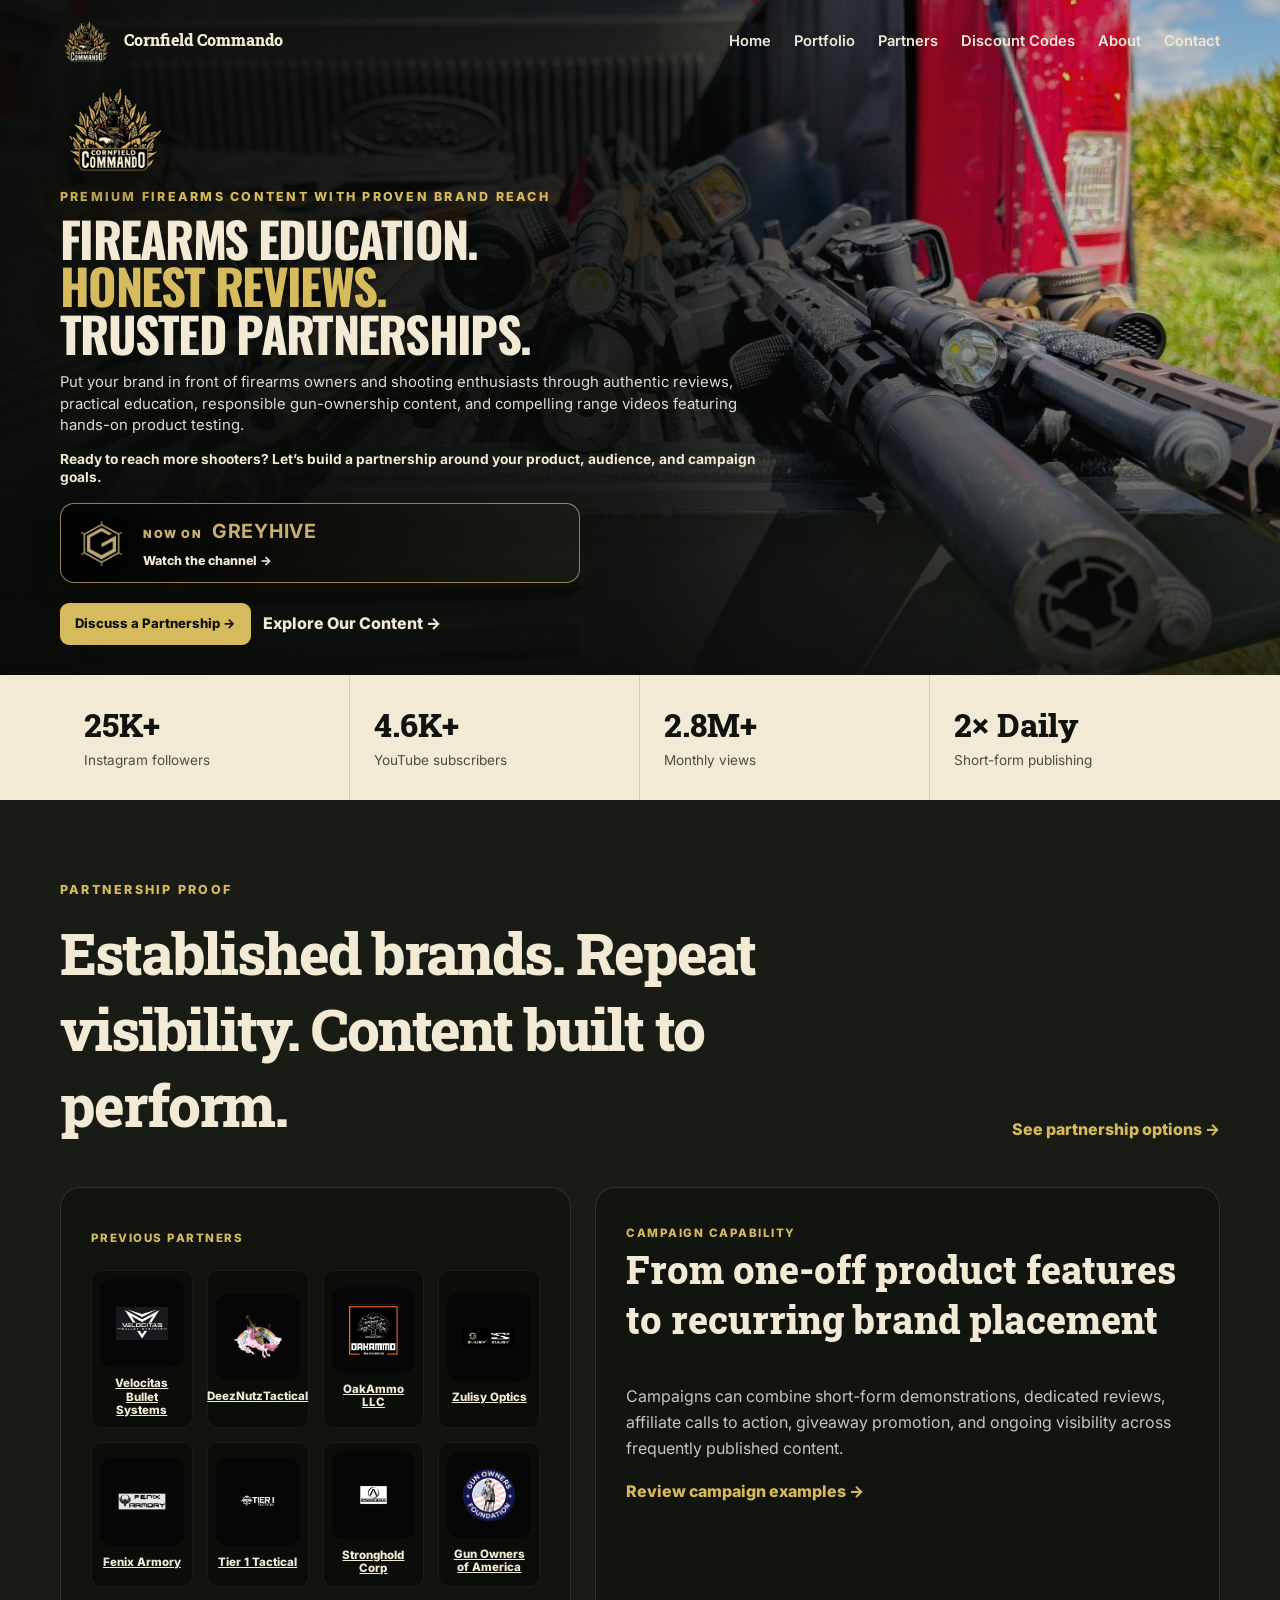
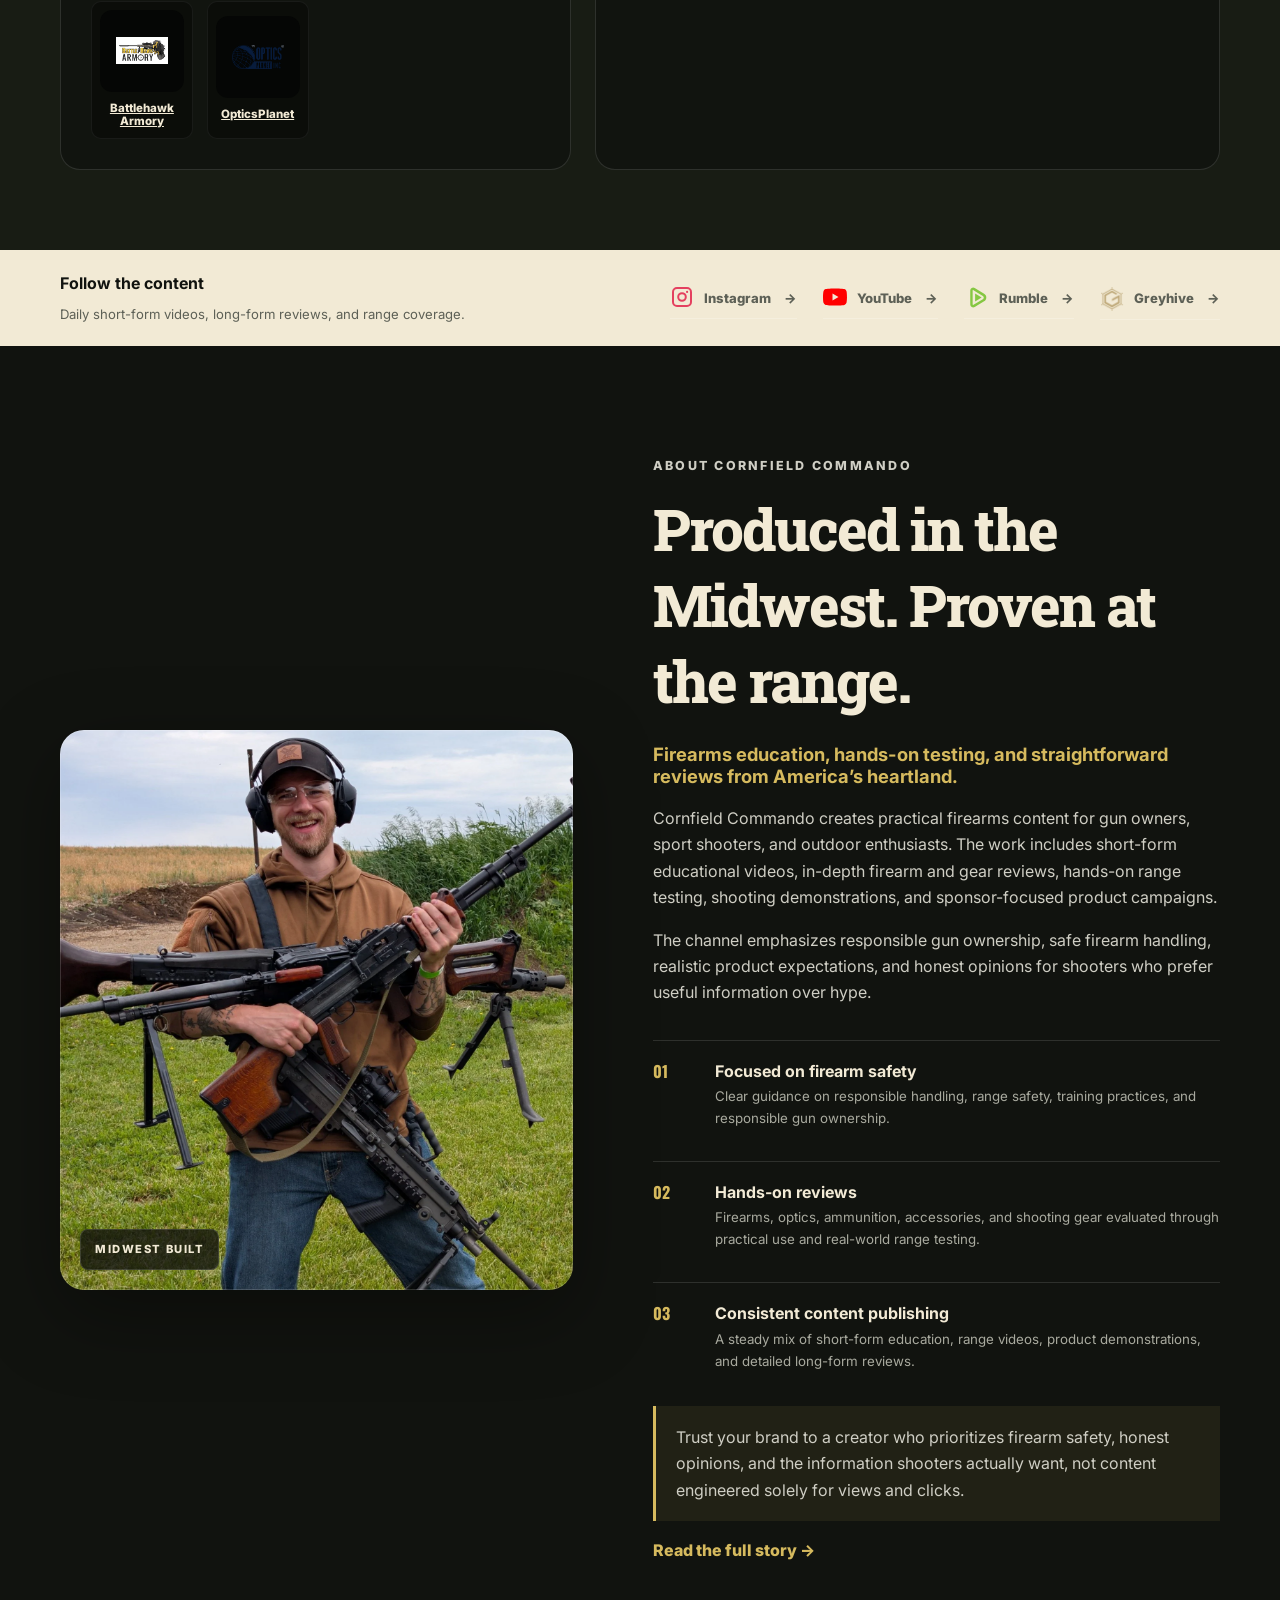
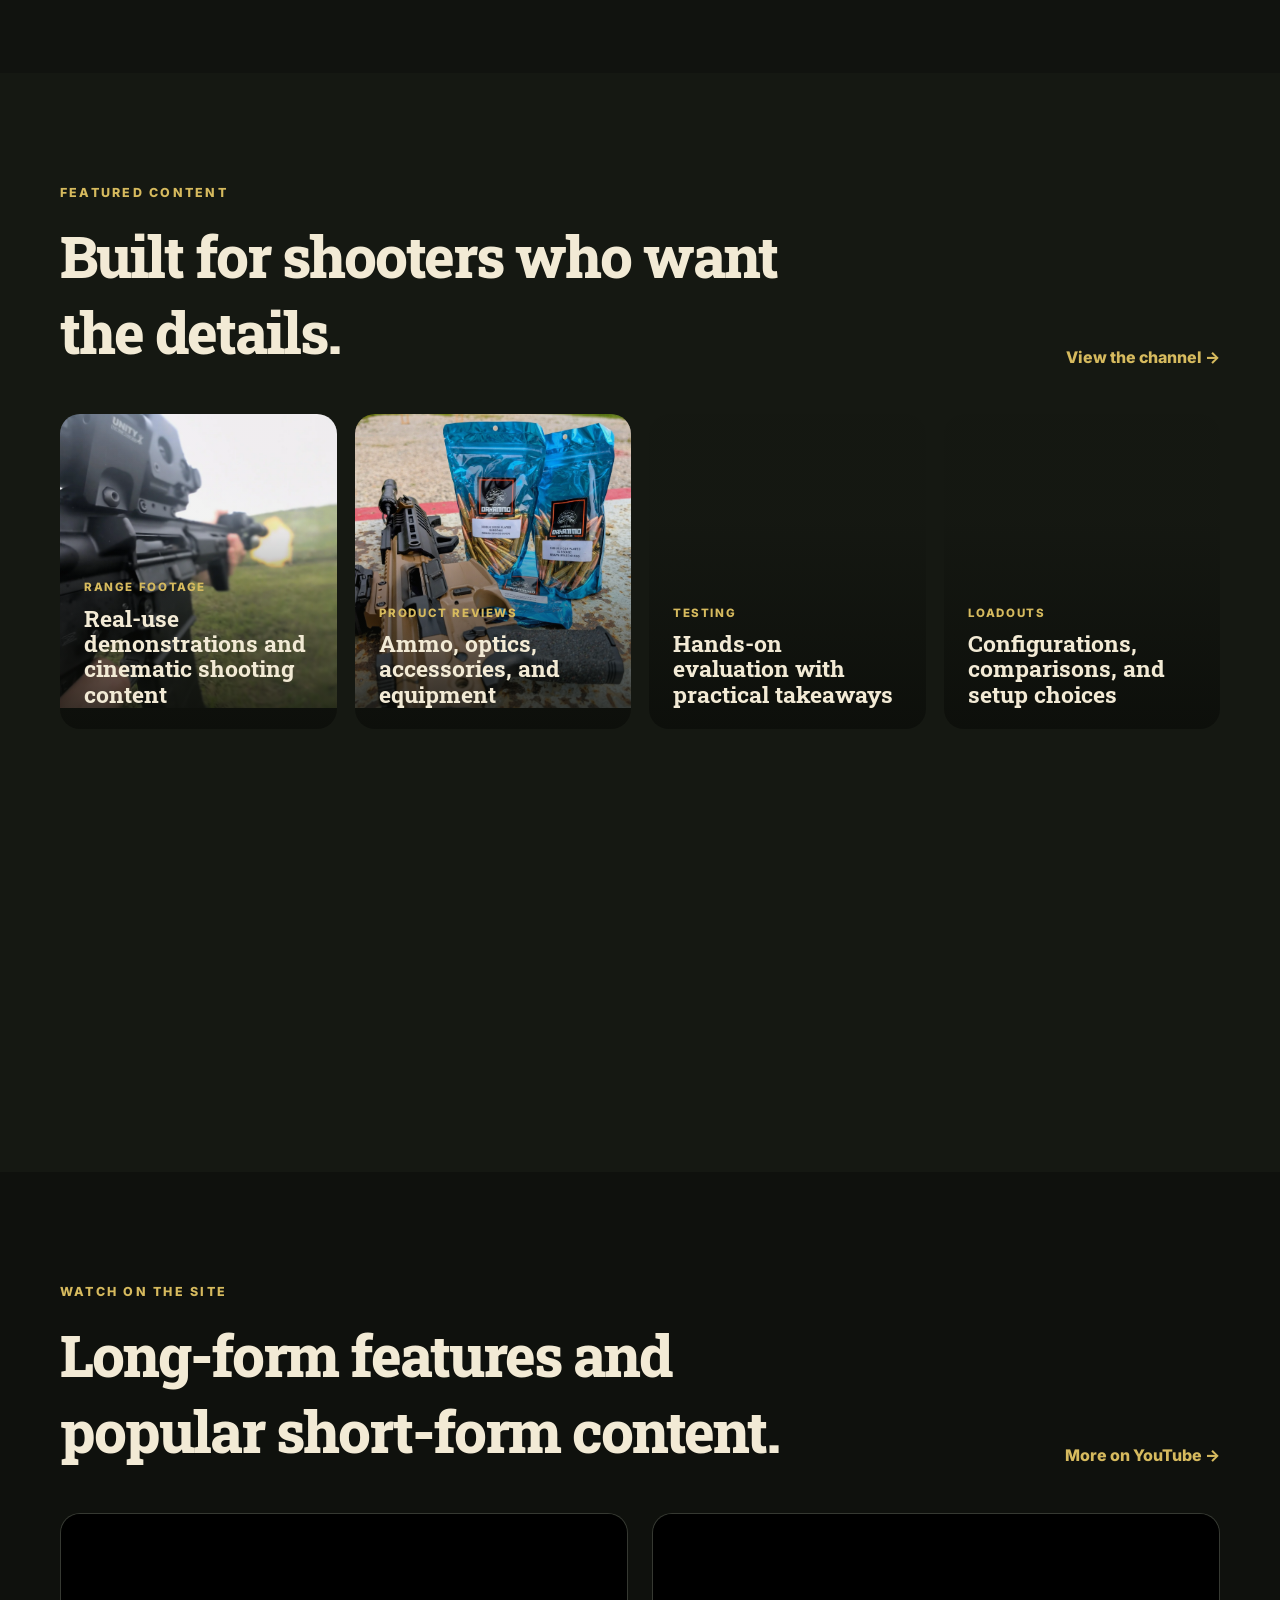
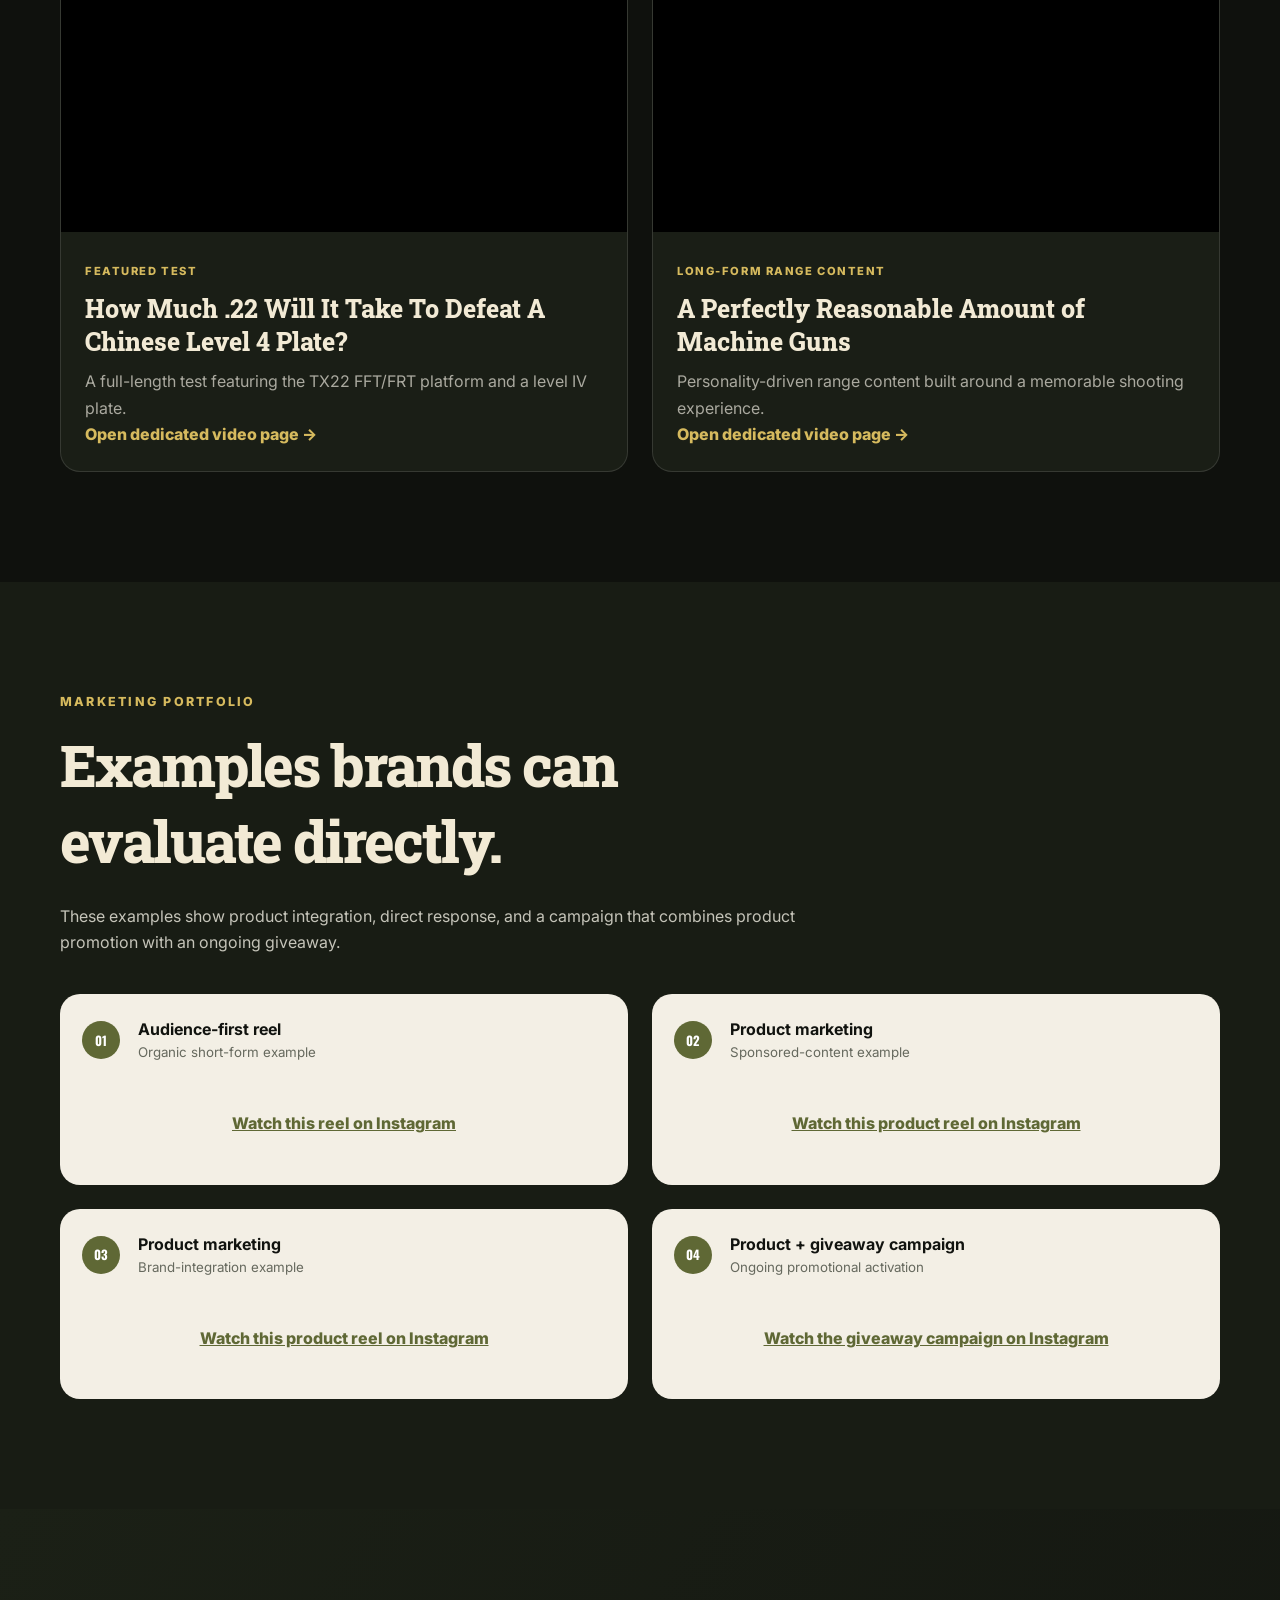
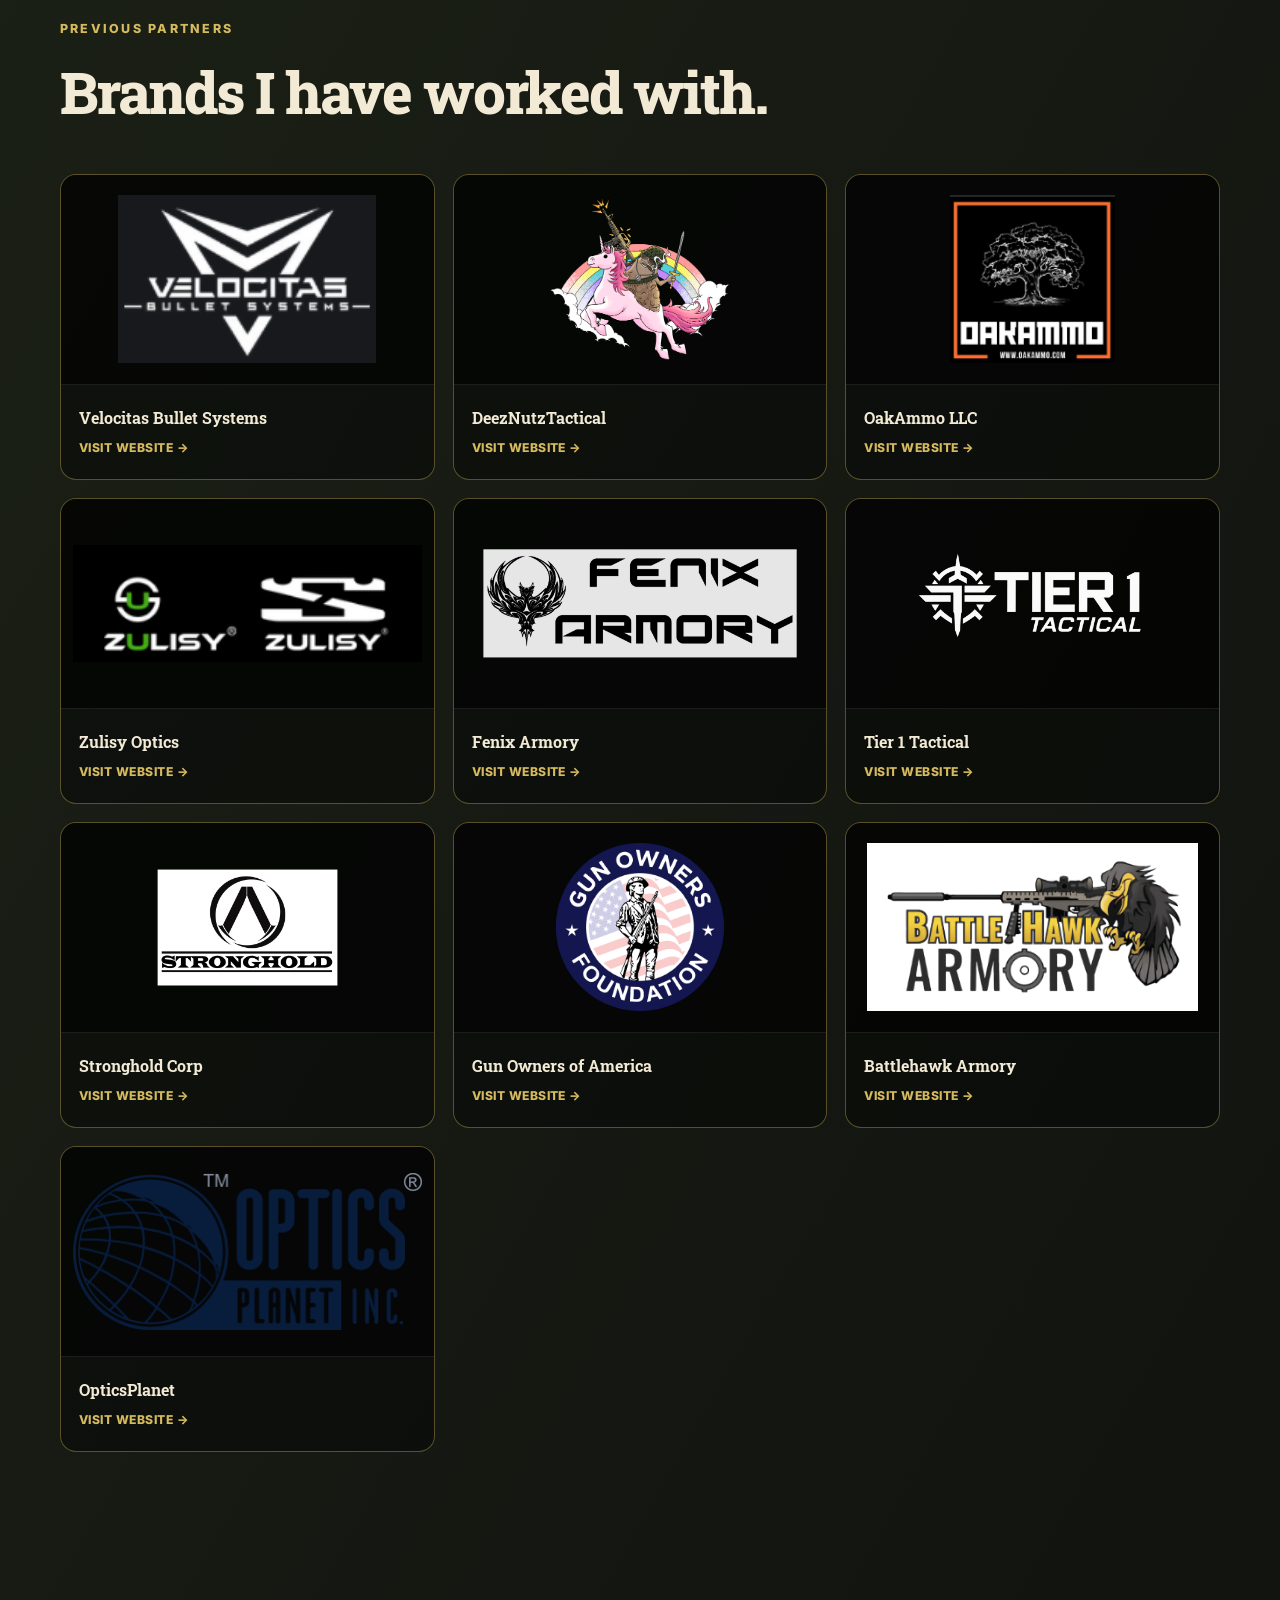
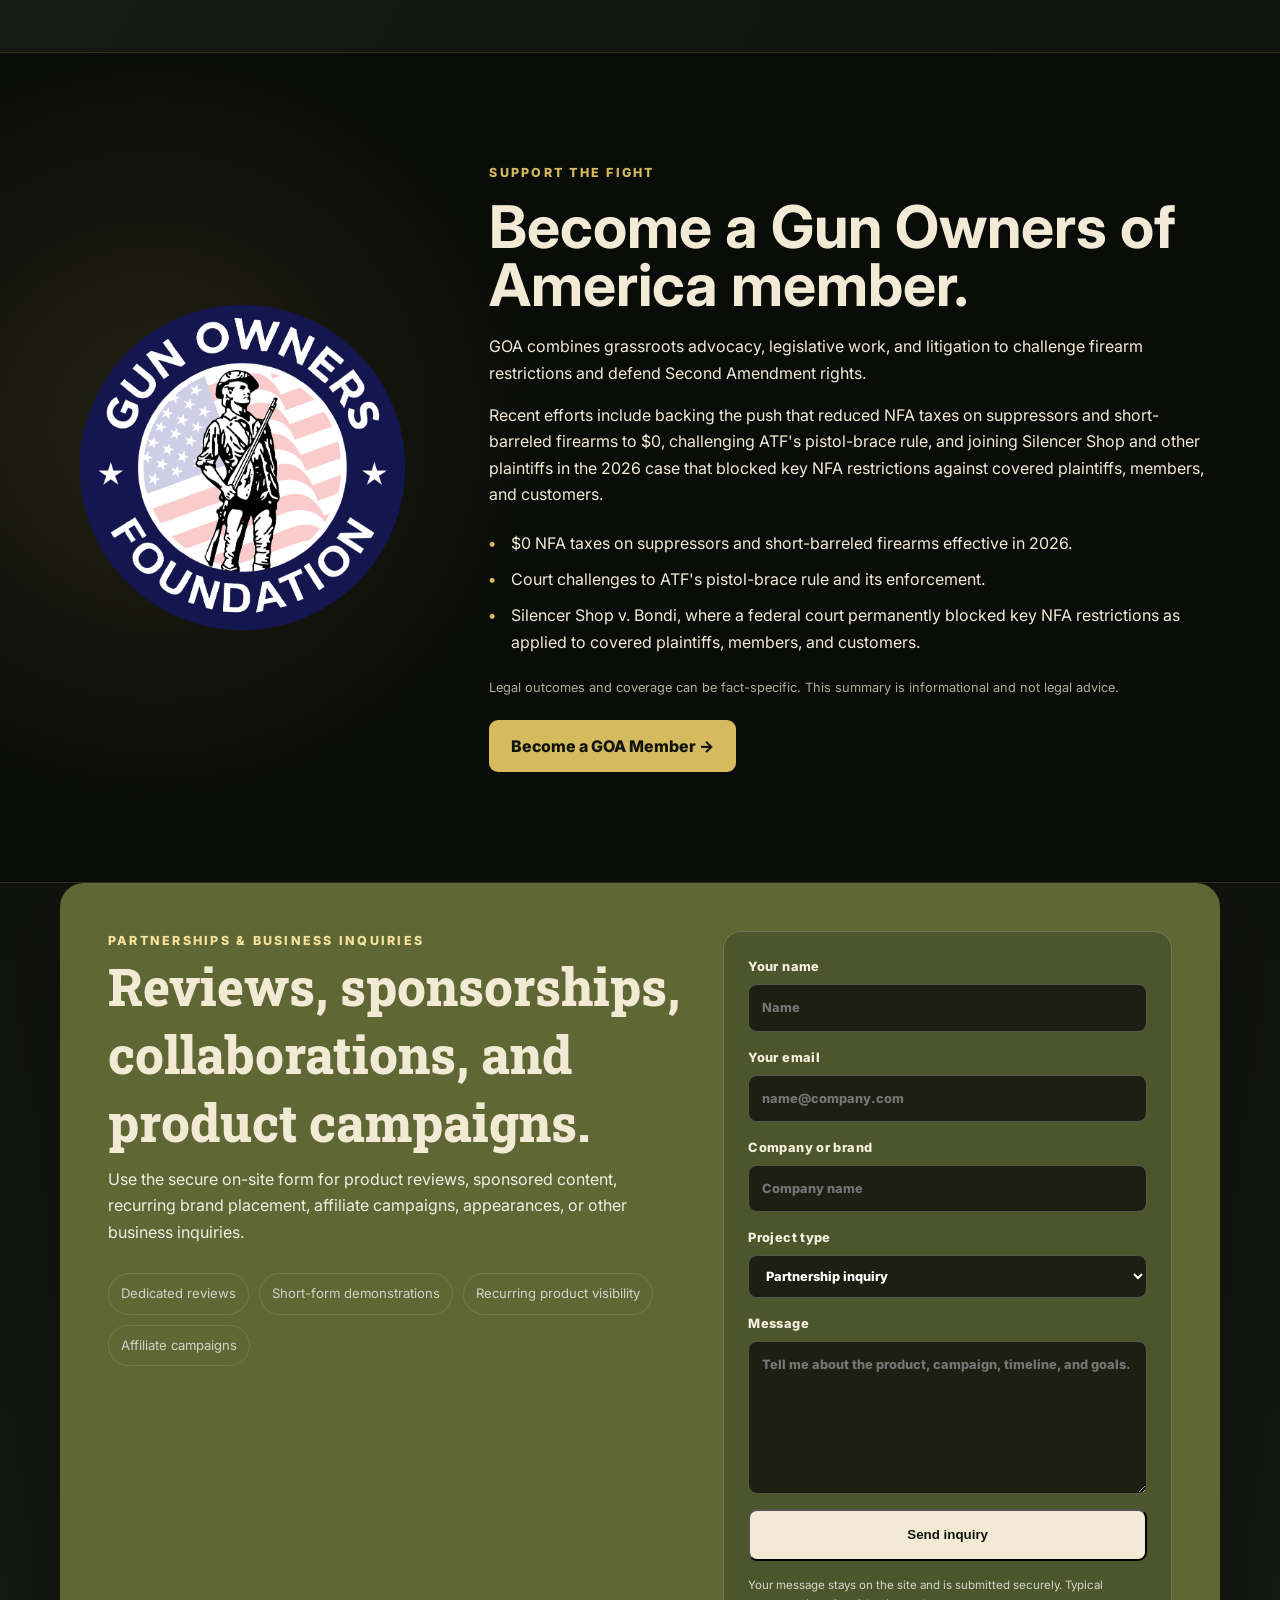
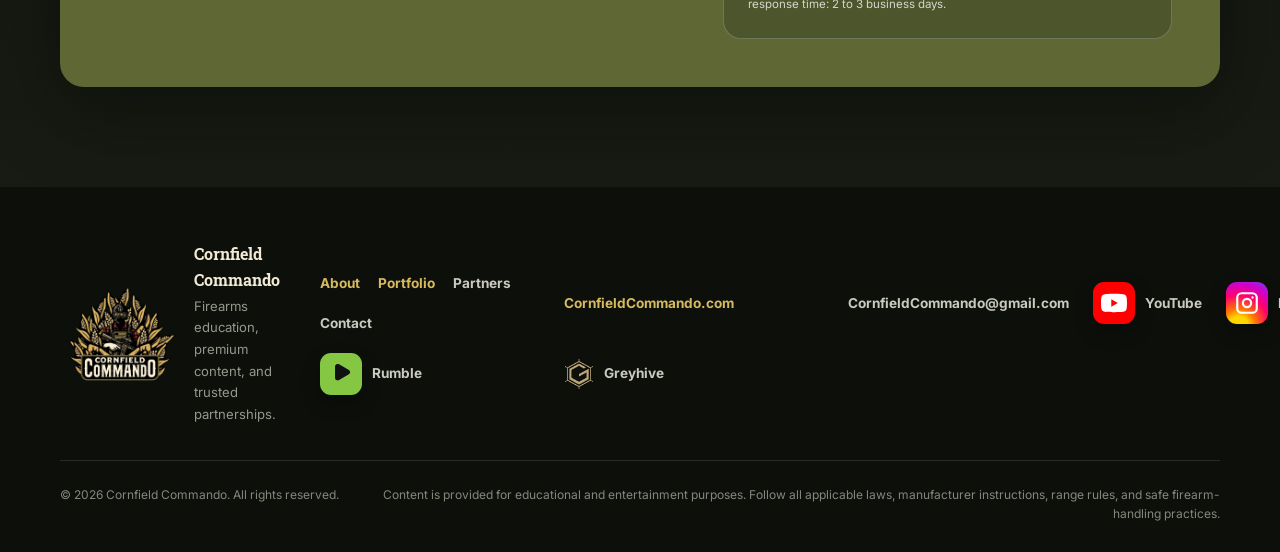
==== index.html @ 843cc5e6 "Add files via upload" ====
<!DOCTYPE html>

<html lang="en">
<head>
<meta charset="utf-8"/>
<meta content="width=device-width, initial-scale=1.0" name="viewport"/>
<title>Cornfield Commando | Firearms Content, Reviews &amp; Brand Partnerships</title>
<meta content="Cornfield Commando creates firearms education, honest reviews, hands-on range testing, and sponsor-ready content for firearms and outdoor brands." name="description"/>
<meta content="Cornfield Commando" name="author"/>
<meta content="#15190f" name="theme-color"/>
<meta content="index, follow" name="robots"/>
<link href="https://cornfieldcommando.com/" rel="canonical"/>
<meta content="website" property="og:type"/>
<meta content="Cornfield Commando" property="og:site_name"/>
<meta content="Cornfield Commando | Firearms Content &amp; Brand Partnerships" property="og:title"/>
<meta content="Firearms education, honest reviews, range testing, and proven brand reach for companies serving shooters and outdoor enthusiasts." property="og:description"/>
<meta content="https://cornfieldcommando.com/" property="og:url"/>
<meta content="https://cornfieldcommando.com/assets/social-preview.webp" property="og:image"/>
<meta content="Cornfield Commando at an outdoor shooting range" property="og:image:alt"/>
<meta content="en_US" property="og:locale"/>
<meta content="summary_large_image" name="twitter:card"/>
<meta content="Cornfield Commando | Firearms Content &amp; Brand Partnerships" name="twitter:title"/>
<meta content="Firearms education, honest reviews, range testing, and sponsor-ready content." name="twitter:description"/>
<meta content="https://cornfieldcommando.com/assets/social-preview.webp" name="twitter:image"/>
<link href="assets/favicon-32.png" rel="icon" sizes="32x32" type="image/png"/>
<link href="assets/favicon-192.png" rel="icon" sizes="192x192" type="image/png"/>
<link href="assets/apple-touch-icon.png" rel="apple-touch-icon" sizes="180x180"/>
<link href="https://fonts.googleapis.com" rel="preconnect"/>
<link crossorigin="" href="https://fonts.gstatic.com" rel="preconnect"/>
<link href="https://fonts.googleapis.com/css2?family=Oswald:wght@500;600;700&amp;family=Roboto+Slab:wght@600;700;800&amp;family=Inter:wght@400;500;600;700;800&amp;display=swap" rel="stylesheet"/>
<link href="styles.css" rel="stylesheet"/>
<script type="application/ld+json">{
 "@context": "https://schema.org",
 "@graph": [
  {
   "@type": "WebSite",
   "@id": "https://cornfieldcommando.com/#website",
   "url": "https://cornfieldcommando.com/",
   "name": "Cornfield Commando",
   "alternateName": [
    "CornfieldCommando",
    "Cornfield Commando Media"
   ],
   "publisher": {
    "@id": "https://cornfieldcommando.com/#organization"
   }
  },
  {
   "@type": "Organization",
   "@id": "https://cornfieldcommando.com/#organization",
   "name": "Cornfield Commando",
   "url": "https://cornfieldcommando.com/",
   "logo": {
    "@type": "ImageObject",
    "url": "https://cornfieldcommando.com/assets/logo.png"
   },
   "email": "CornfieldCommando@gmail.com",
   "description": "Midwest-based firearms education, hands-on reviews, range testing, and brand partnership content.",
   "sameAs": [
    "https://www.youtube.com/@CornfieldCommando",
    "https://www.instagram.com/cornfield_commando/",
    "https://rumble.com/user/CornfieldCommando"
   ]
  },
  {
   "@type": "Person",
   "@id": "https://cornfieldcommando.com/#creator",
   "name": "Cornfield Commando",
   "worksFor": {
    "@id": "https://cornfieldcommando.com/#organization"
   },
   "url": "https://cornfieldcommando.com/about.html"
  },
  {
   "@type": "VideoObject",
   "name": "How Much .22 Will It Take To Defeat A Chinese Level 4 Plate?",
   "description": "A full-length test featuring the TX22 FFT/FRT platform and a level IV plate.",
   "thumbnailUrl": [
    "https://i.ytimg.com/vi/nUCx8vwl7Pw/maxresdefault.jpg"
   ],
   "uploadDate": "2025-01-01",
   "embedUrl": "https://www.youtube-nocookie.com/embed/nUCx8vwl7Pw",
   "contentUrl": "https://www.youtube.com/watch?v=nUCx8vwl7Pw",
   "url": "https://cornfieldcommando.com/videos/level-4-plate-test.html"
  },
  {
   "@type": "VideoObject",
   "name": "A Perfectly Reasonable Amount of Machine Guns",
   "description": "Personality-driven long-form range content built around a memorable shooting experience.",
   "thumbnailUrl": [
    "https://i.ytimg.com/vi/iV0m-KLm7Qk/maxresdefault.jpg"
   ],
   "uploadDate": "2025-01-01",
   "embedUrl": "https://www.youtube-nocookie.com/embed/iV0m-KLm7Qk",
   "contentUrl": "https://www.youtube.com/watch?v=iV0m-KLm7Qk",
   "url": "https://cornfieldcommando.com/videos/machine-guns.html"
  }
 ]
}</script></head>
<body>
<form data-netlify="true" hidden="" name="partnership-inquiry" netlify-honeypot="bot-field">
<input name="form-name" type="hidden" value="partnership-inquiry"/>
<input name="bot-field"/>
<input name="name" type="text"/>
<input name="email" type="email"/>
<input name="company" type="text"/>
<select name="project-type"><option>Partnership inquiry</option></select>
<textarea name="message"></textarea>
</form>
<header class="site-header" id="top">
<nav aria-label="Main navigation" class="nav wrap">
<a aria-label="Cornfield Commando home" class="brand" href="/">
<img alt="Cornfield Commando logo" src="assets/logo.png"/>
<span>Cornfield Commando</span>
</a>
<button aria-controls="nav-links" aria-expanded="false" class="menu-toggle">
<span></span><span></span><span></span>
<span class="sr-only">Toggle navigation</span>
</button>
<div class="nav-links" id="nav-links"><a href="/">Home</a><a href="/portfolio.html">Portfolio</a><a href="/partners.html">Partners</a><a href="/affiliates">Discount Codes</a><a href="/about.html">About</a><a href="/contact.html">Contact</a></div>
</nav>
</header>
<main>
<section class="hero">
<div aria-label="Cornfield Commando at an outdoor shooting range" class="hero-bg" role="img"></div>
<div class="hero-overlay"></div>
<div class="hero-content wrap">
<div class="hero-copy"><img alt="Cornfield Commando logo" class="hero-inline-logo" src="assets/logo.png"/><p class="kicker">Premium firearms content with proven brand reach</p><h1>Firearms Education.<br/><span>Honest Reviews.</span><br/>Trusted Partnerships.</h1><p class="hero-text">Put your brand in front of firearms owners and shooting enthusiasts through authentic reviews, practical education, responsible gun-ownership content, and compelling range videos featuring hands-on product testing.</p><p class="hero-cta-copy">Ready to reach more shooters? Let’s build a partnership around your product, audience, and campaign goals.</p><a aria-label="Watch Cornfield Commando on Greyhive" class="greyhive-launch" href="https://greyhive.com/c/cornfield_commando/videos?sort=-originallyPublishedAt" rel="noopener" target="_blank"><span class="greyhive-launch-icon"><picture><source srcset="assets/greyhive-icon.webp" type="image/webp"/><img alt="" src="assets/greyhive-icon.png"/></picture></span><span class="greyhive-launch-copy"><small>NOW ON</small><strong>GREYHIVE</strong><span class="greyhive-launch-cta">Watch the channel →</span></span></a><div class="hero-actions"><a class="button button-primary" href="/contact.html">Discuss a Partnership →</a><a class="hero-explore-link" href="/portfolio.html">Explore Our Content →</a></div></div>
</div>
</section><section aria-label="Audience statistics" class="stats-strip">
<div class="wrap stats-grid">
<div class="stat">
<strong>25K+</strong>
<span>Instagram followers</span>
</div>
<div class="stat">
<strong>4.6K+</strong>
<span>YouTube subscribers</span>
</div>
<div class="stat">
<strong>2.8M+</strong>
<span>Monthly views</span>
</div>
<div class="stat">
<strong>2× Daily</strong>
<span>Short-form publishing</span>
</div>
</div>
</section><section aria-labelledby="sponsor-proof-title" class="section sponsor-proof"><div class="wrap"><div class="section-heading reveal"><div><p class="eyebrow">Partnership proof</p><h2 id="sponsor-proof-title">Established brands. Repeat visibility. Content built to perform.</h2></div><a class="text-link" href="/partners.html">See partnership options →</a></div><div class="proof-grid"><div class="proof-logos reveal"><p>Previous partners</p><div class="compact-logo-row proof-logo-grid"><a aria-label="Visit Velocitas Bullet Systems" class="proof-logo-item" href="https://www.velocitasbullets.com" rel="noopener noreferrer" target="_blank"><img alt="Velocitas Bullet Systems logo" loading="lazy" src="assets/velocitas-logo.png"/><span class="proof-partner-name">Velocitas Bullet Systems</span></a><a aria-label="Visit DeezNutzTactical" class="proof-logo-item" href="https://deeznutztactical.com" rel="noopener noreferrer" target="_blank"><img alt="DeezNutzTactical logo" loading="lazy" src="assets/deeznutz-logo.png"/><span class="proof-partner-name">DeezNutzTactical</span></a><a aria-label="Visit OakAmmo LLC" class="proof-logo-item" href="https://oakammo.com" rel="noopener noreferrer" target="_blank"><img alt="OakAmmo LLC logo" loading="lazy" src="assets/oakammo-logo.png"/><span class="proof-partner-name">OakAmmo LLC</span></a><a aria-label="Visit Zulisy Optics" class="proof-logo-item" href="https://www.zulisyoptics.com" rel="noopener noreferrer" target="_blank"><img alt="Zulisy Optics logo" loading="lazy" src="assets/zulisy-logo.png"/><span class="proof-partner-name">Zulisy Optics</span></a><a aria-label="Visit Fenix Armory" class="proof-logo-item" href="https://www.fenixarmory.net" rel="noopener noreferrer" target="_blank"><img alt="Fenix Armory logo" loading="lazy" src="assets/fenix-armory.png"/><span class="proof-partner-name">Fenix Armory</span></a><a aria-label="Visit Tier 1 Tactical" class="proof-logo-item" href="https://tier1tactical.com" rel="noopener noreferrer" target="_blank"><img alt="Tier 1 Tactical logo" loading="lazy" src="assets/tier1-tactical.png"/><span class="proof-partner-name">Tier 1 Tactical</span></a><a aria-label="Visit Stronghold Corp" class="proof-logo-item" href="https://stronghold-corp.com" rel="noopener noreferrer" target="_blank"><img alt="Stronghold Corp logo" loading="lazy" src="assets/stronghold-corp.png"/><span class="proof-partner-name">Stronghold Corp</span></a><a aria-label="Visit Gun Owners of America" class="proof-logo-item" href="https://www.avantlink.com/click.php?tt=el&merchant_id=d0aa82fe-50b5-4a66-b496-80fd4a55651d&website_id=0a6a29bb-8393-42d3-af6d-8b8eca9fbe8a&url=https%3A%2F%2Fshop.gunowners.org%2Fmemberships%2F" rel="noopener noreferrer" target="_blank"><img alt="Gun Owners of America logo" loading="lazy" src="[data-uri]"/><span class="proof-partner-name">Gun Owners of America</span></a><a aria-label="Visit Battlehawk Armory" class="proof-logo-item" href="https://www.avantlink.com/click.php?tt=el&amp;merchant_id=daeec562-939a-48e2-8684-ae050f973012&amp;website_id=0a6a29bb-8393-42d3-af6d-8b8eca9fbe8a&amp;url=https%3A%2F%2Fbattlehawkarmory.com%2Fhome" rel="noopener noreferrer" target="_blank"><img alt="Battlehawk Armory logo" loading="lazy" src="[data-uri]"/><span class="proof-partner-name">Battlehawk Armory</span></a><a aria-label="Visit OpticsPlanet" class="proof-logo-item" href="https://www.avantlink.com/click.php?tt=el&amp;merchant_id=7bce014b-677f-43a4-83c8-3ae9d0f2357e&amp;website_id=0a6a29bb-8393-42d3-af6d-8b8eca9fbe8a&amp;url=https%3A%2F%2Fwww.opticsplanet.com%2F" rel="noopener noreferrer" target="_blank"><img alt="OpticsPlanet logo" loading="lazy" src="[data-uri]"/><span class="proof-partner-name">OpticsPlanet</span></a></div></div><article class="campaign-proof reveal"><span>Campaign capability</span><h3>From one-off product features to recurring brand placement</h3><p>Campaigns can combine short-form demonstrations, dedicated reviews, affiliate calls to action, giveaway promotion, and ongoing visibility across frequently published content.</p><a href="/portfolio.html">Review campaign examples →</a></article></div></div></section><section aria-label="Follow Cornfield Commando" class="social-proof-strip">
<div class="wrap social-proof-inner">
<div class="social-proof-copy">
<strong>Follow the content</strong>
<span>Daily short-form videos, long-form reviews, and range coverage.</span>
</div>
<div class="social-proof-links">
<a class="social-proof-link social-link-instagram" href="https://www.instagram.com/cornfield_commando/?hl=en" rel="noopener" target="_blank">
<svg aria-hidden="true" class="social-brand-icon" viewbox="0 0 24 24"><path d="M7 2h10a5 5 0 0 1 5 5v10a5 5 0 0 1-5 5H7a5 5 0 0 1-5-5V7a5 5 0 0 1 5-5Zm0 2a3 3 0 0 0-3 3v10a3 3 0 0 0 3 3h10a3 3 0 0 0 3-3V7a3 3 0 0 0-3-3H7Zm5 3.2A4.8 4.8 0 1 1 7.2 12 4.8 4.8 0 0 1 12 7.2Zm0 2A2.8 2.8 0 1 0 14.8 12 2.8 2.8 0 0 0 12 9.2Zm5.1-3.4a1.1 1.1 0 1 1-1.1 1.1 1.1 1.1 0 0 1 1.1-1.1Z"></path></svg>
<span>Instagram</span>
<span aria-hidden="true" class="social-link-arrow">→</span>
</a>
<a class="social-proof-link social-link-youtube" href="https://www.youtube.com/@CornfieldCommando" rel="noopener" target="_blank">
<svg aria-hidden="true" class="social-brand-icon" viewbox="0 0 24 24"><path d="M23.5 6.2a3 3 0 0 0-2.1-2.1C19.5 3.5 12 3.5 12 3.5s-7.5 0-9.4.6A3 3 0 0 0 .5 6.2C0 8.1 0 12 0 12s0 3.9.5 5.8a3 3 0 0 0 2.1 2.1c1.9.6 9.4.6 9.4.6s7.5 0 9.4-.6a3 3 0 0 0 2.1-2.1c.5-1.9.5-5.8.5-5.8s0-3.9-.5-5.8ZM9.5 15.5v-7l6 3.5-6 3.5Z"></path></svg>
<span>YouTube</span>
<span aria-hidden="true" class="social-link-arrow">→</span>
</a>
<a class="social-proof-link social-link-rumble" href="https://rumble.com/user/CornfieldCommando" rel="noopener" target="_blank">
<svg aria-hidden="true" class="social-brand-icon rumble-brand-icon" viewbox="0 0 24 24"><path d="M7.4 2.8a2.8 2.8 0 0 1 2.9.1l9 5.4a4.3 4.3 0 0 1 0 7.4l-9 5.4a2.8 2.8 0 0 1-4.3-2.4V5.2a2.8 2.8 0 0 1 1.4-2.4Zm1.2 2.1a.5.5 0 0 0-.3.5v13.2a.5.5 0 0 0 .8.4l9-5.4a1.8 1.8 0 0 0 0-3.1l-9-5.4a.5.5 0 0 0-.5-.2Z"></path><path d="M10.7 8.2 16.9 12l-6.2 3.8V8.2Z"></path></svg>
<span>Rumble</span>
<span aria-hidden="true" class="social-link-arrow">→</span>
</a><a aria-label="Greyhive" class="social-proof-link social-link-greyhive" href="https://greyhive.com/c/cornfield_commando/videos?sort=-originallyPublishedAt" rel="noopener" target="_blank"><span class="greyhive-social-icon"><picture><source srcset="assets/greyhive-icon.webp" type="image/webp"/><img alt="" src="assets/greyhive-icon.png"/></picture></span><span>Greyhive</span><span aria-hidden="true" class="social-link-arrow">→</span></a>
</div>
</div>
</section><section class="section about" id="about">
<div class="wrap split">
<div class="image-frame portrait-frame reveal">
<img alt="Cornfield Commando at an outdoor range" src="assets/creator-portrait.webp"/>
<div class="frame-label">Midwest built</div>
</div>
<div class="section-copy reveal"><p class="eyebrow">About Cornfield Commando</p><h2>Produced in the Midwest. Proven at the range.</h2><h3 class="about-subhead">Firearms education, hands-on testing, and straightforward reviews from America’s heartland.</h3><p>Cornfield Commando creates practical firearms content for gun owners, sport shooters, and outdoor enthusiasts. The work includes short-form educational videos, in-depth firearm and gear reviews, hands-on range testing, shooting demonstrations, and sponsor-focused product campaigns.</p><p>The channel emphasizes responsible gun ownership, safe firearm handling, realistic product expectations, and honest opinions for shooters who prefer useful information over hype.</p><div class="feature-list"><div><span>01</span><div><strong>Focused on firearm safety</strong><small>Clear guidance on responsible handling, range safety, training practices, and responsible gun ownership.</small></div></div><div><span>02</span><div><strong>Hands-on reviews</strong><small>Firearms, optics, ammunition, accessories, and shooting gear evaluated through practical use and real-world range testing.</small></div></div><div><span>03</span><div><strong>Consistent content publishing</strong><small>A steady mix of short-form education, range videos, product demonstrations, and detailed long-form reviews.</small></div></div></div><p class="about-cta">Trust your brand to a creator who prioritizes firearm safety, honest opinions, and the information shooters actually want, not content engineered solely for views and clicks.</p><a class="text-link" href="/about.html">Read the full story →</a></div>
</div>
</section><section class="section content-section" id="content">
<div class="wrap">
<div class="section-heading reveal">
<div>
<p class="eyebrow">Featured content</p>
<h2>Built for shooters who want the details.</h2>
</div>
<a class="text-link" href="https://www.youtube.com/@CornfieldCommando" rel="noopener" target="_blank">View the channel →</a>
</div>
<div class="content-grid">
<a aria-label="View portfolio details" class="content-card reveal" href="/portfolio.html#range">
<img alt="Rifle firing at an outdoor range" decoding="async" loading="lazy" src="assets/fireball.webp"/>
<div class="card-overlay"></div>
<div class="card-copy">
<span>Range footage</span>
<h3>Real-use demonstrations and cinematic shooting content</h3>
</div>
</a>
<a aria-label="View portfolio details" class="content-card reveal" href="/portfolio.html#reviews">
<img alt="Rifle and ammunition prepared for a review" decoding="async" loading="lazy" src="assets/ammo-review.webp"/>
<div class="card-overlay"></div>
<div class="card-copy">
<span>Product reviews</span>
<h3>Ammo, optics, accessories, and equipment</h3>
</div>
</a>
<a aria-label="View portfolio details" class="content-card reveal" href="/portfolio.html#testing">
<img alt="Pistol-caliber carbine on a range bench" decoding="async" loading="lazy" src="assets/pcc-range.webp"/>
<div class="card-overlay"></div>
<div class="card-copy">
<span>Testing</span>
<h3>Hands-on evaluation with practical takeaways</h3>
</div>
</a>
<a aria-label="View portfolio details" class="content-card reveal" href="/portfolio.html#loadouts">
<img alt="Firearms and equipment displayed on a truck tailgate" decoding="async" loading="lazy" src="assets/truck-loadout.webp"/>
<div class="card-overlay"></div>
<div class="card-copy">
<span>Loadouts</span>
<h3>Configurations, comparisons, and setup choices</h3>
</div>
</a>
</div>
</div>
</section><section class="section watch-section" id="watch">
<div class="wrap">
<div class="section-heading reveal">
<div>
<p class="eyebrow">Watch on the site</p>
<h2>Long-form features and popular short-form content.</h2>
</div>
<a class="text-link" href="https://www.youtube.com/@CornfieldCommando" rel="noopener" target="_blank">More on YouTube →</a>
</div>
<div class="video-showcase">
<article class="video-feature reveal">
<div class="video-frame landscape">
<iframe allow="accelerometer; autoplay; clipboard-write; encrypted-media; gyroscope; picture-in-picture; web-share" allowfullscreen="" loading="lazy" src="https://www.youtube-nocookie.com/embed/nUCx8vwl7Pw?rel=0" title="How Much .22 Will It Take To Defeat A Chinese Level 4 Plate"></iframe>
</div>
<div class="video-meta">
<span>Featured test</span>
<h3>How Much .22 Will It Take To Defeat A Chinese Level 4 Plate?</h3>
<p>A full-length test featuring the TX22 FFT/FRT platform and a level IV plate.</p>
<a class="video-detail-link" href="/videos/level-4-plate-test.html">Open dedicated video page →</a></div>
</article>
<article class="video-feature reveal">
<div class="video-frame landscape">
<iframe allow="accelerometer; autoplay; clipboard-write; encrypted-media; gyroscope; picture-in-picture; web-share" allowfullscreen="" loading="lazy" src="https://www.youtube-nocookie.com/embed/iV0m-KLm7Qk?rel=0" title="A Perfectly Reasonable Amount of Machine Guns"></iframe>
</div>
<div class="video-meta">
<span>Long-form range content</span>
<h3>A Perfectly Reasonable Amount of Machine Guns</h3>
<p>Personality-driven range content built around a memorable shooting experience.</p>
<a class="video-detail-link" href="/videos/machine-guns.html">Open dedicated video page →</a></div>
</article>
</div>
</div>
</section><section class="section marketing-section" id="marketing">
<div class="wrap">
<div class="section-heading reveal">
<div>
<p class="eyebrow">Marketing portfolio</p>
<h2>Examples brands can evaluate directly.</h2>
</div>
</div>
<div class="marketing-intro reveal">
<p>These examples show product integration, direct response, and a campaign that combines product promotion with an ongoing giveaway.</p>
</div>
<div class="instagram-grid">
<article class="instagram-card reveal">
<div class="work-label"><span>01</span><div><strong>Audience-first reel</strong><small>Organic short-form example</small></div></div>
<blockquote class="instagram-media" data-instgrm-permalink="https://www.instagram.com/reel/DbTITLpBbBt/?hl=en" data-instgrm-version="14">
<a href="https://www.instagram.com/reel/DbTITLpBbBt/?hl=en" rel="noopener" target="_blank">Watch this reel on Instagram</a>
</blockquote>
</article>
<article class="instagram-card reveal">
<div class="work-label"><span>02</span><div><strong>Product marketing</strong><small>Sponsored-content example</small></div></div>
<blockquote class="instagram-media" data-instgrm-permalink="https://www.instagram.com/reel/DanpXGJB1gl/?hl=en" data-instgrm-version="14">
<a href="https://www.instagram.com/reel/DanpXGJB1gl/?hl=en" rel="noopener" target="_blank">Watch this product reel on Instagram</a>
</blockquote>
</article>
<article class="instagram-card reveal">
<div class="work-label"><span>03</span><div><strong>Product marketing</strong><small>Brand-integration example</small></div></div>
<blockquote class="instagram-media" data-instgrm-permalink="https://www.instagram.com/reel/DYa_Y50R5ak/?hl=en" data-instgrm-version="14">
<a href="https://www.instagram.com/reel/DYa_Y50R5ak/?hl=en" rel="noopener" target="_blank">Watch this product reel on Instagram</a>
</blockquote>
</article>
<article class="instagram-card reveal">
<div class="work-label"><span>04</span><div><strong>Product + giveaway campaign</strong><small>Ongoing promotional activation</small></div></div>
<blockquote class="instagram-media" data-instgrm-permalink="https://www.instagram.com/reel/DZP6qUBRi9Y/?hl=en" data-instgrm-version="14">
<a href="https://www.instagram.com/reel/DZP6qUBRi9Y/?hl=en" rel="noopener" target="_blank">Watch the giveaway campaign on Instagram</a>
</blockquote>
</article>
</div>
</div>
</section><section class="section partners" id="partners">
<div class="wrap">
<div class="section-heading reveal">
<div>
<p class="eyebrow">Previous partners</p>
<h2>Brands I have worked with.</h2>
</div>
</div>
<div class="partner-logo-grid uniform-partner-grid"><a aria-label="Visit Velocitas Bullet Systems" class="partner-logo-card reveal uniform-partner-card" href="https://www.velocitasbullets.com" rel="noopener noreferrer" target="_blank"><div class="partner-logo-box"><img alt="Velocitas Bullet Systems logo" loading="lazy" src="assets/velocitas-logo.png"/></div><div class="partner-name"><strong>Velocitas Bullet Systems</strong><span>Visit website →</span></div></a><a aria-label="Visit DeezNutzTactical" class="partner-logo-card reveal uniform-partner-card" href="https://deeznutztactical.com" rel="noopener noreferrer" target="_blank"><div class="partner-logo-box"><img alt="DeezNutzTactical logo" loading="lazy" src="assets/deeznutz-logo.png"/></div><div class="partner-name"><strong>DeezNutzTactical</strong><span>Visit website →</span></div></a><a aria-label="Visit OakAmmo LLC" class="partner-logo-card reveal uniform-partner-card" href="https://oakammo.com" rel="noopener noreferrer" target="_blank"><div class="partner-logo-box"><img alt="OakAmmo LLC logo" loading="lazy" src="assets/oakammo-logo.png"/></div><div class="partner-name"><strong>OakAmmo LLC</strong><span>Visit website →</span></div></a><a aria-label="Visit Zulisy Optics" class="partner-logo-card reveal uniform-partner-card" href="https://www.zulisyoptics.com" rel="noopener noreferrer" target="_blank"><div class="partner-logo-box"><img alt="Zulisy Optics logo" loading="lazy" src="assets/zulisy-logo.png"/></div><div class="partner-name"><strong>Zulisy Optics</strong><span>Visit website →</span></div></a><a aria-label="Visit Fenix Armory" class="partner-logo-card reveal uniform-partner-card" href="https://www.fenixarmory.net" rel="noopener noreferrer" target="_blank"><div class="partner-logo-box"><img alt="Fenix Armory logo" loading="lazy" src="assets/fenix-armory.png"/></div><div class="partner-name"><strong>Fenix Armory</strong><span>Visit website →</span></div></a><a aria-label="Visit Tier 1 Tactical" class="partner-logo-card reveal uniform-partner-card" href="https://tier1tactical.com" rel="noopener noreferrer" target="_blank"><div class="partner-logo-box"><img alt="Tier 1 Tactical logo" loading="lazy" src="assets/tier1-tactical.png"/></div><div class="partner-name"><strong>Tier 1 Tactical</strong><span>Visit website →</span></div></a><a aria-label="Visit Stronghold Corp" class="partner-logo-card reveal uniform-partner-card" href="https://stronghold-corp.com" rel="noopener noreferrer" target="_blank"><div class="partner-logo-box"><img alt="Stronghold Corp logo" loading="lazy" src="assets/stronghold-corp.png"/></div><div class="partner-name"><strong>Stronghold Corp</strong><span>Visit website →</span></div></a><a class="partner-logo-card reveal uniform-partner-card" href="https://www.avantlink.com/click.php?tt=el&merchant_id=d0aa82fe-50b5-4a66-b496-80fd4a55651d&website_id=0a6a29bb-8393-42d3-af6d-8b8eca9fbe8a&url=https%3A%2F%2Fshop.gunowners.org%2Fmemberships%2F" rel="noopener noreferrer" target="_blank"><div class="partner-logo-box"><img alt="Gun Owners of America logo" loading="lazy" src="[data-uri]"/></div><div class="partner-name"><strong>Gun Owners of America</strong><span>Visit website →</span></div></a><a class="partner-logo-card reveal uniform-partner-card" href="https://www.avantlink.com/click.php?tt=el&amp;merchant_id=daeec562-939a-48e2-8684-ae050f973012&amp;website_id=0a6a29bb-8393-42d3-af6d-8b8eca9fbe8a&amp;url=https%3A%2F%2Fbattlehawkarmory.com%2Fhome" rel="noopener noreferrer" target="_blank"><div class="partner-logo-box"><img alt="Battlehawk Armory logo" loading="lazy" src="[data-uri]"/></div><div class="partner-name"><strong>Battlehawk Armory</strong><span>Visit website →</span></div></a><a class="partner-logo-card reveal uniform-partner-card" href="https://www.avantlink.com/click.php?tt=el&amp;merchant_id=7bce014b-677f-43a4-83c8-3ae9d0f2357e&amp;website_id=0a6a29bb-8393-42d3-af6d-8b8eca9fbe8a&amp;url=https%3A%2F%2Fwww.opticsplanet.com%2F" rel="noopener noreferrer" target="_blank"><div class="partner-logo-box"><img alt="OpticsPlanet logo" loading="lazy" src="[data-uri]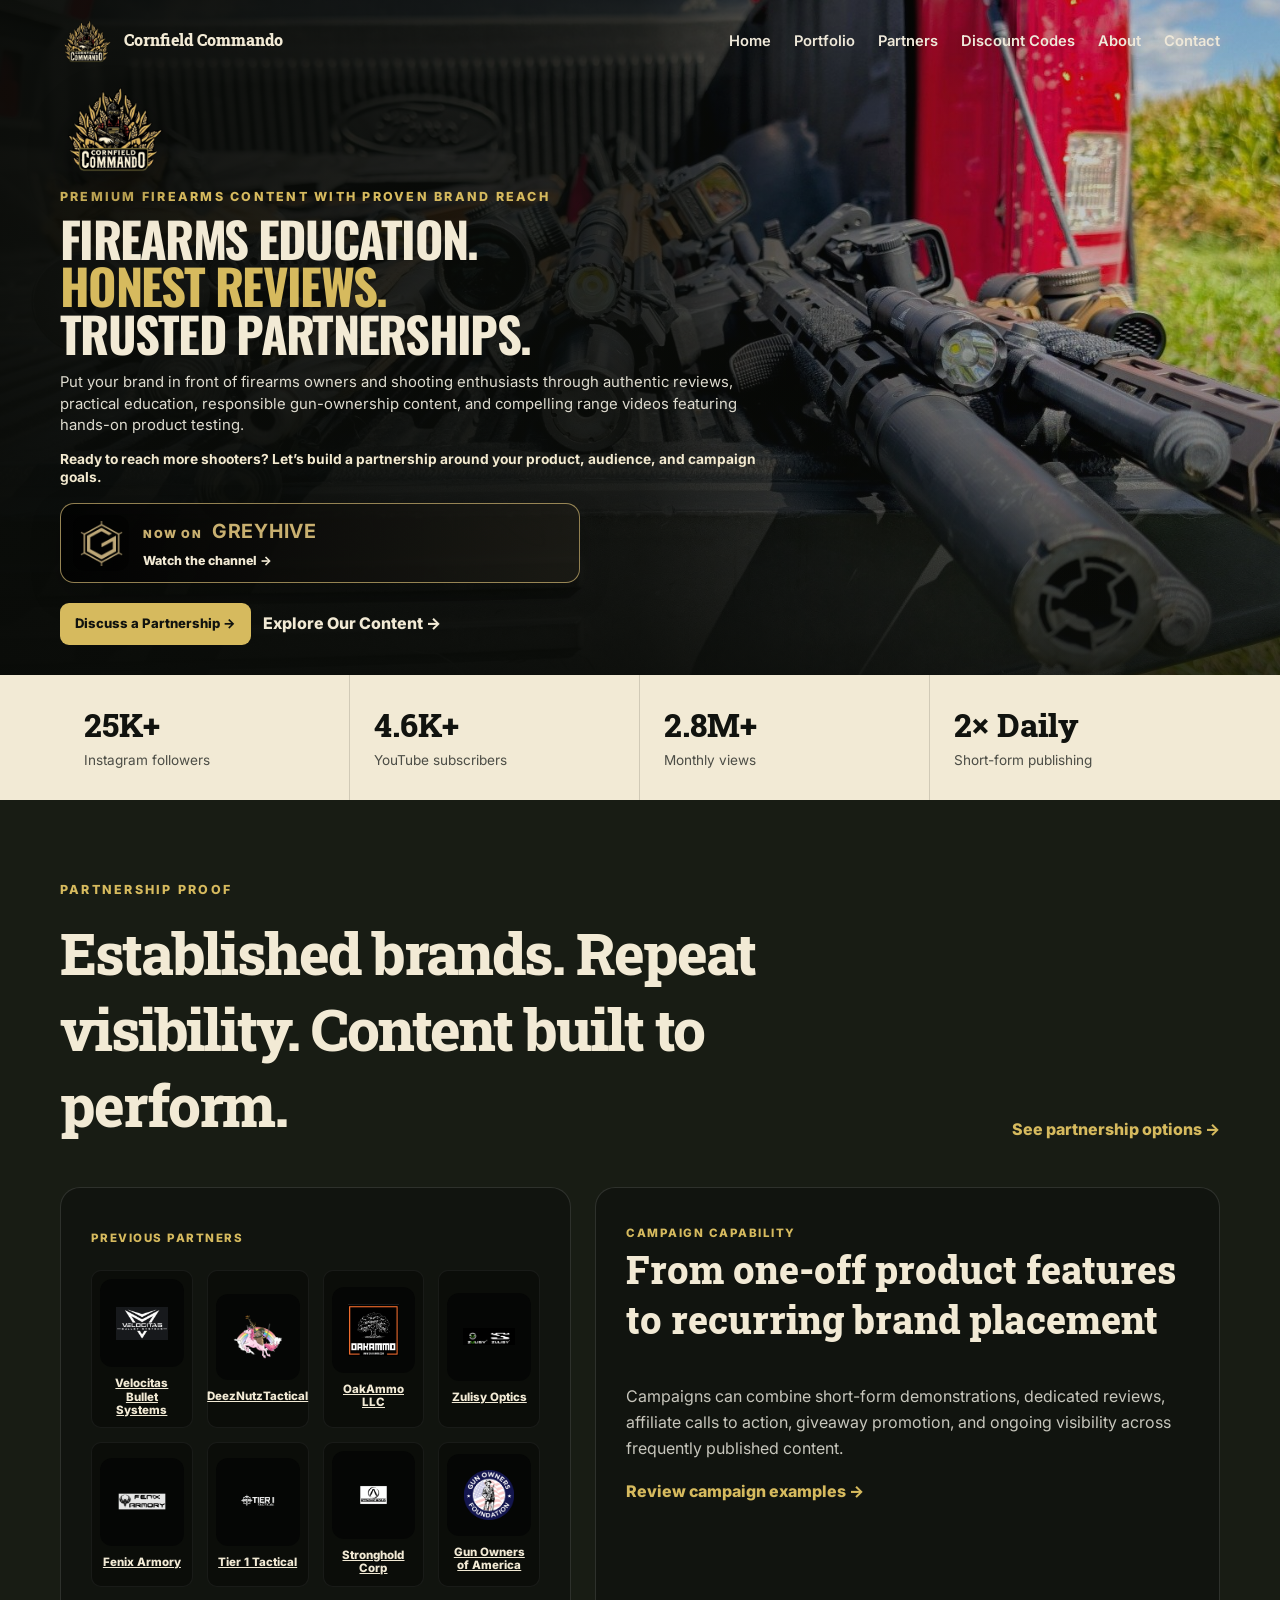
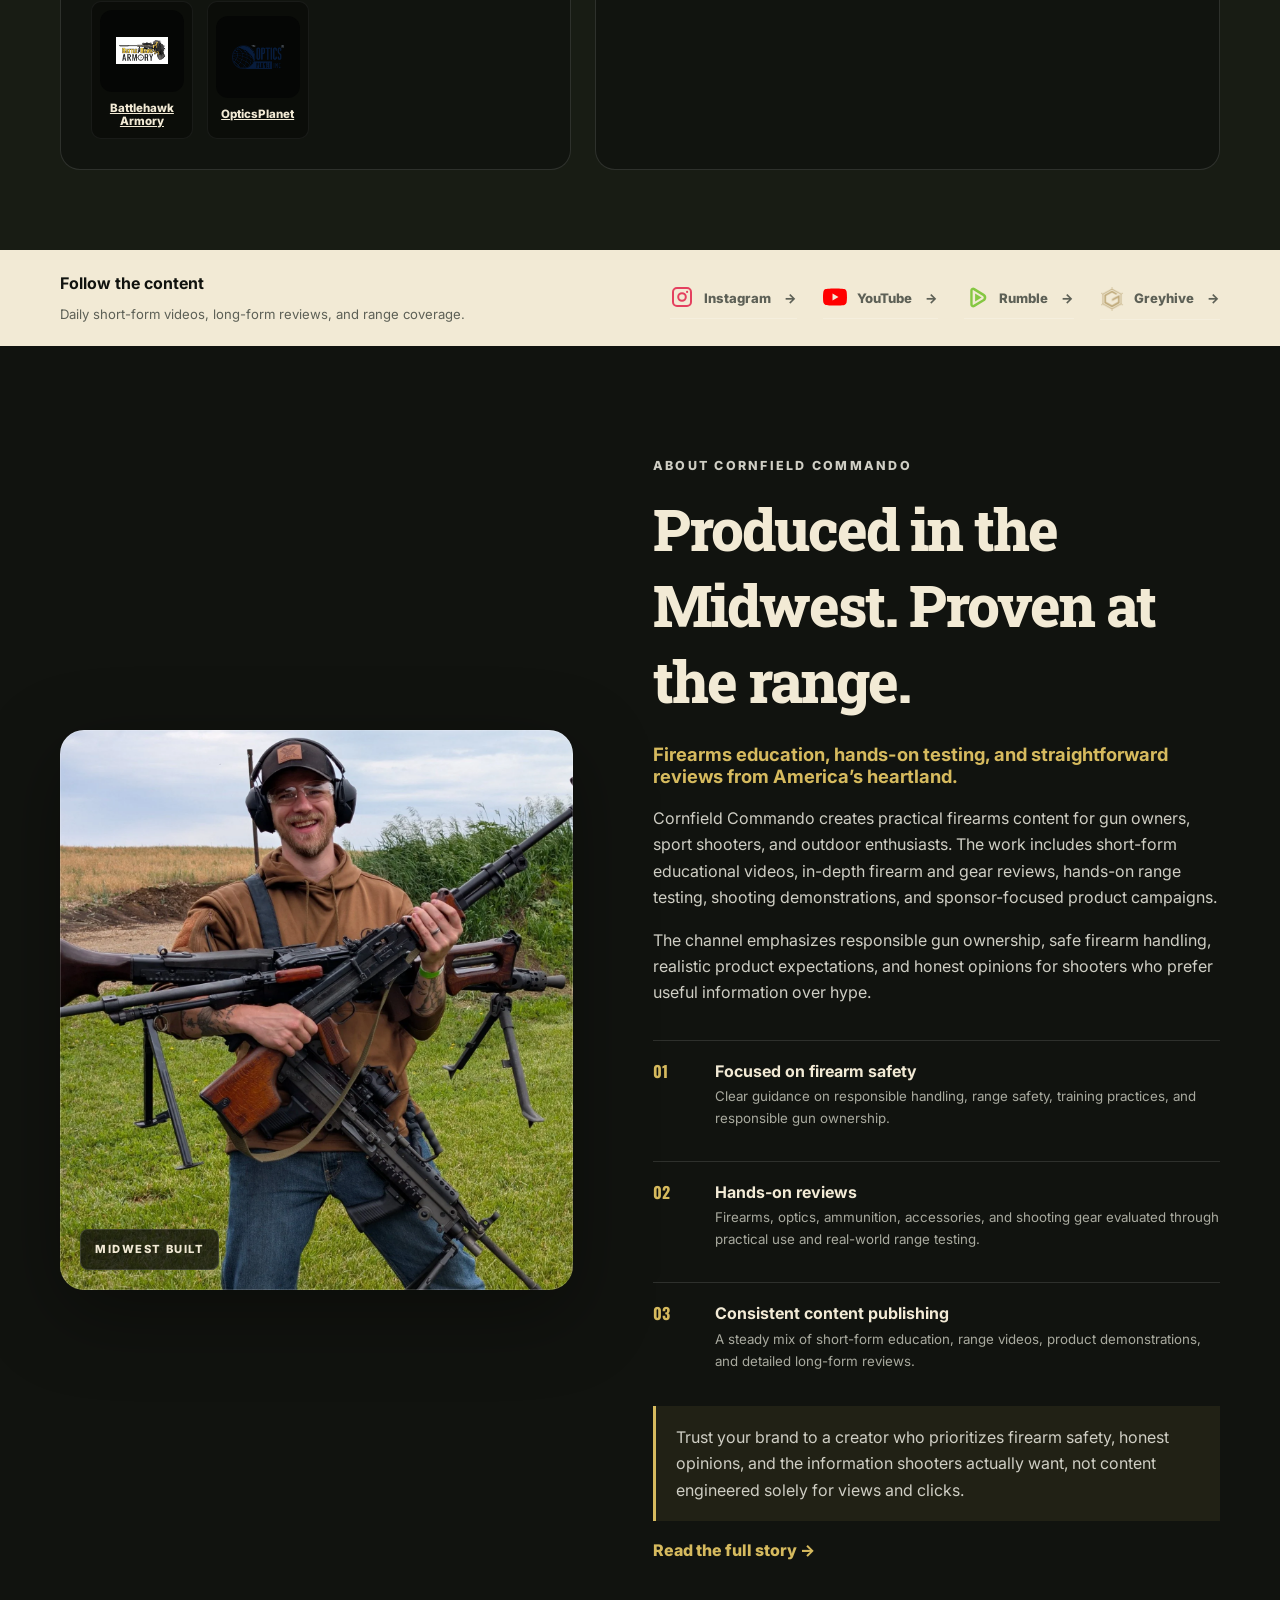
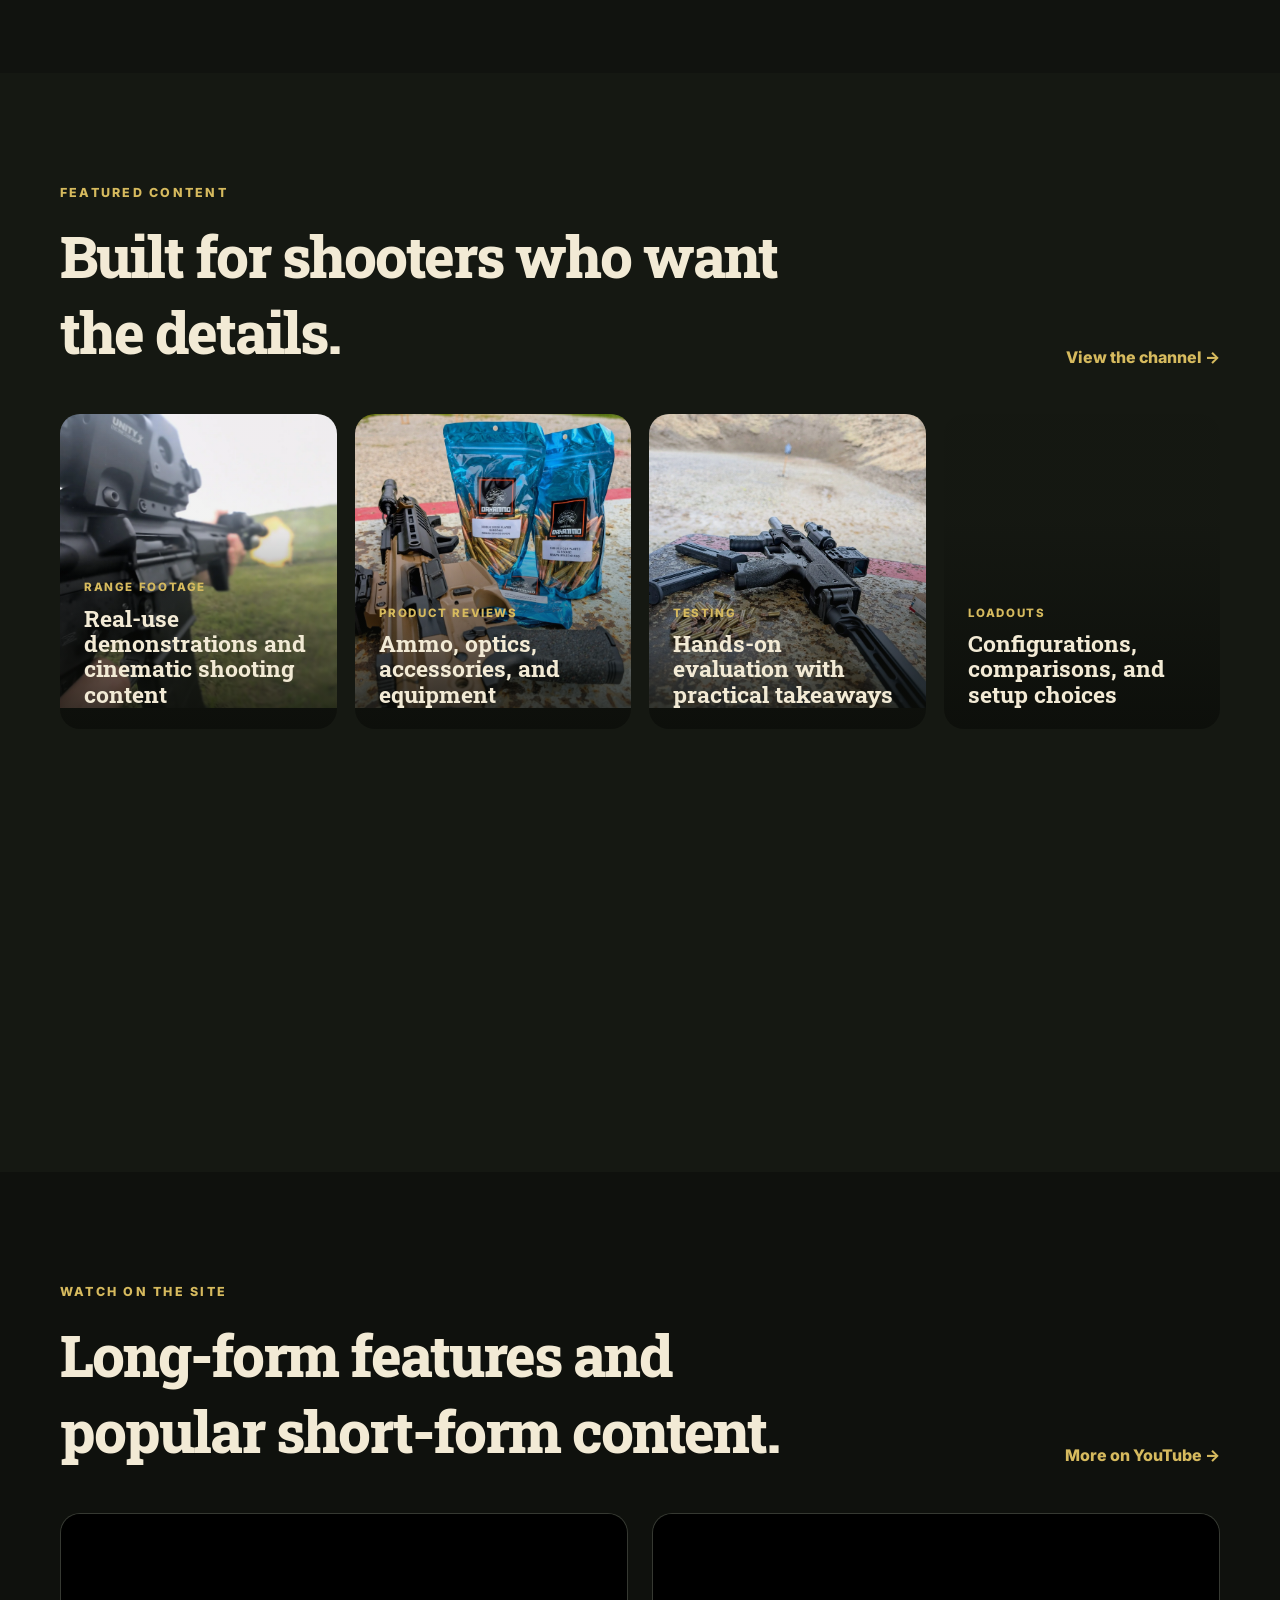
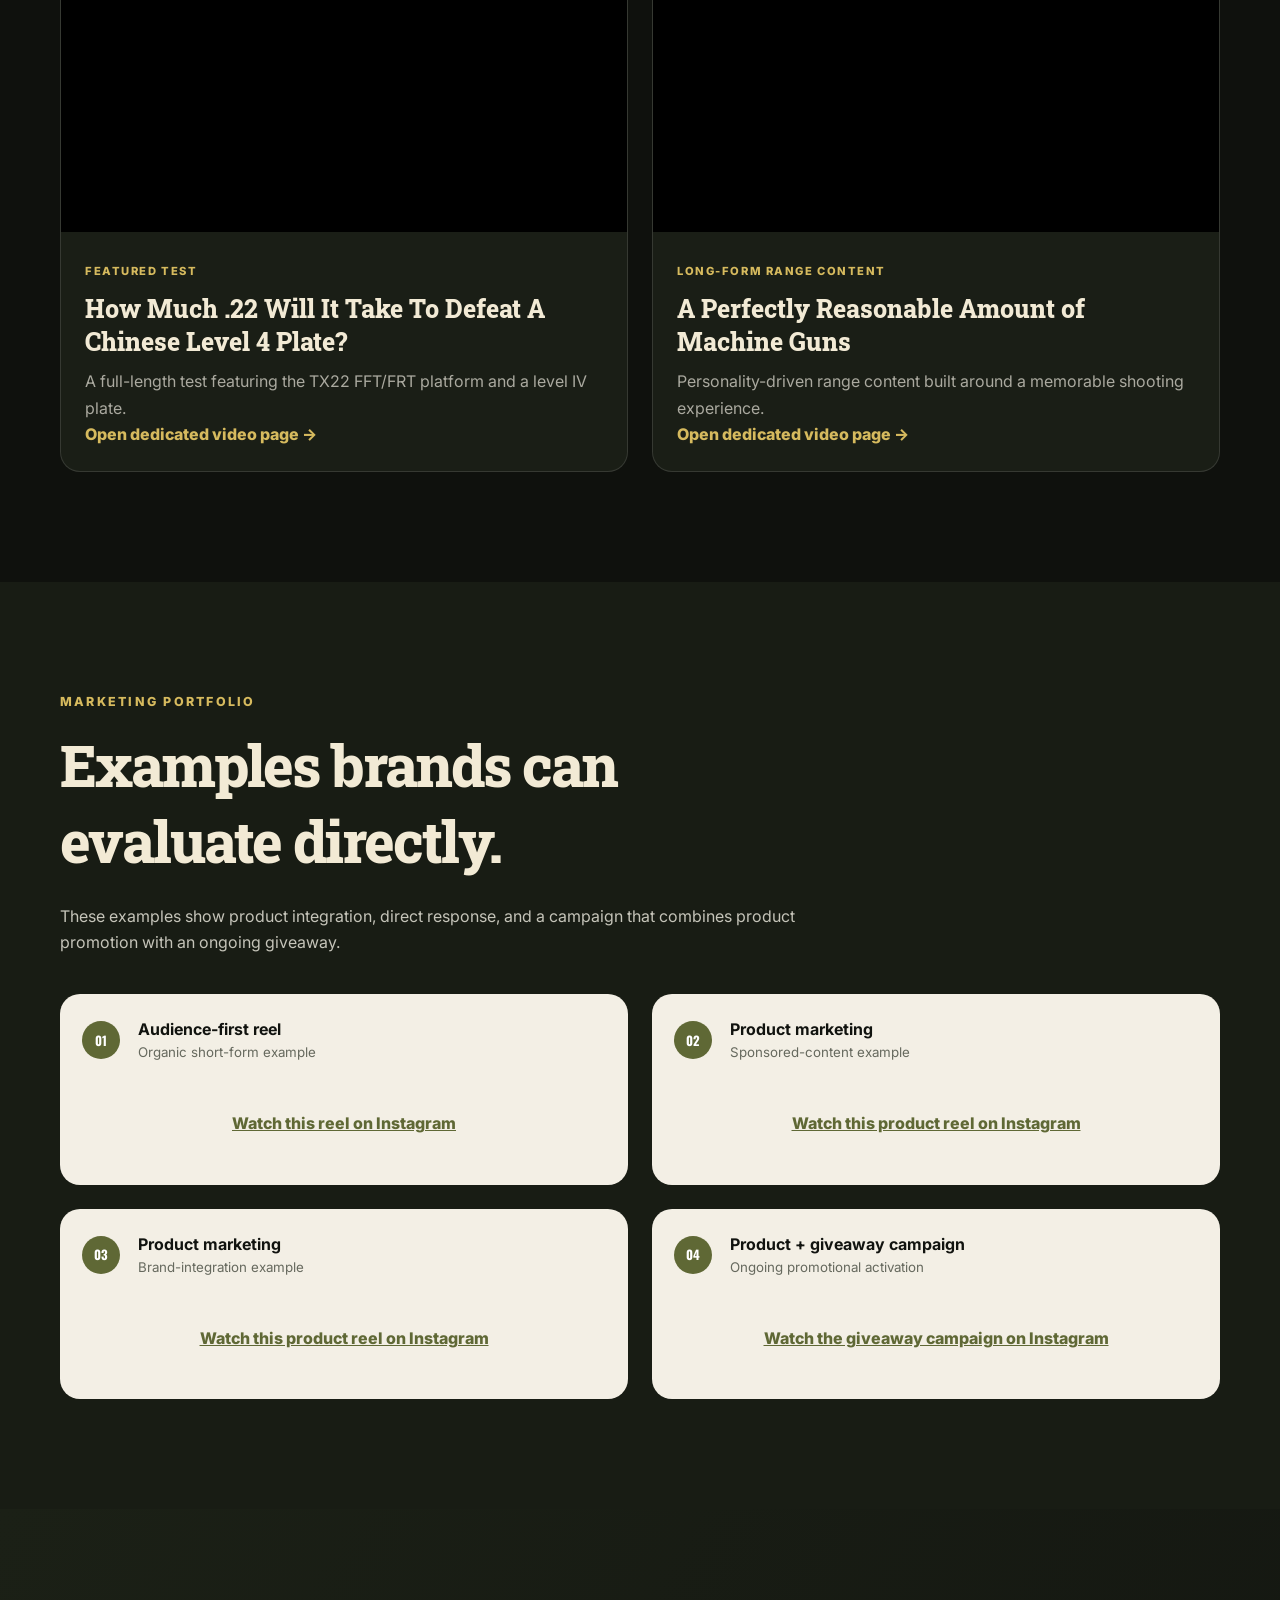
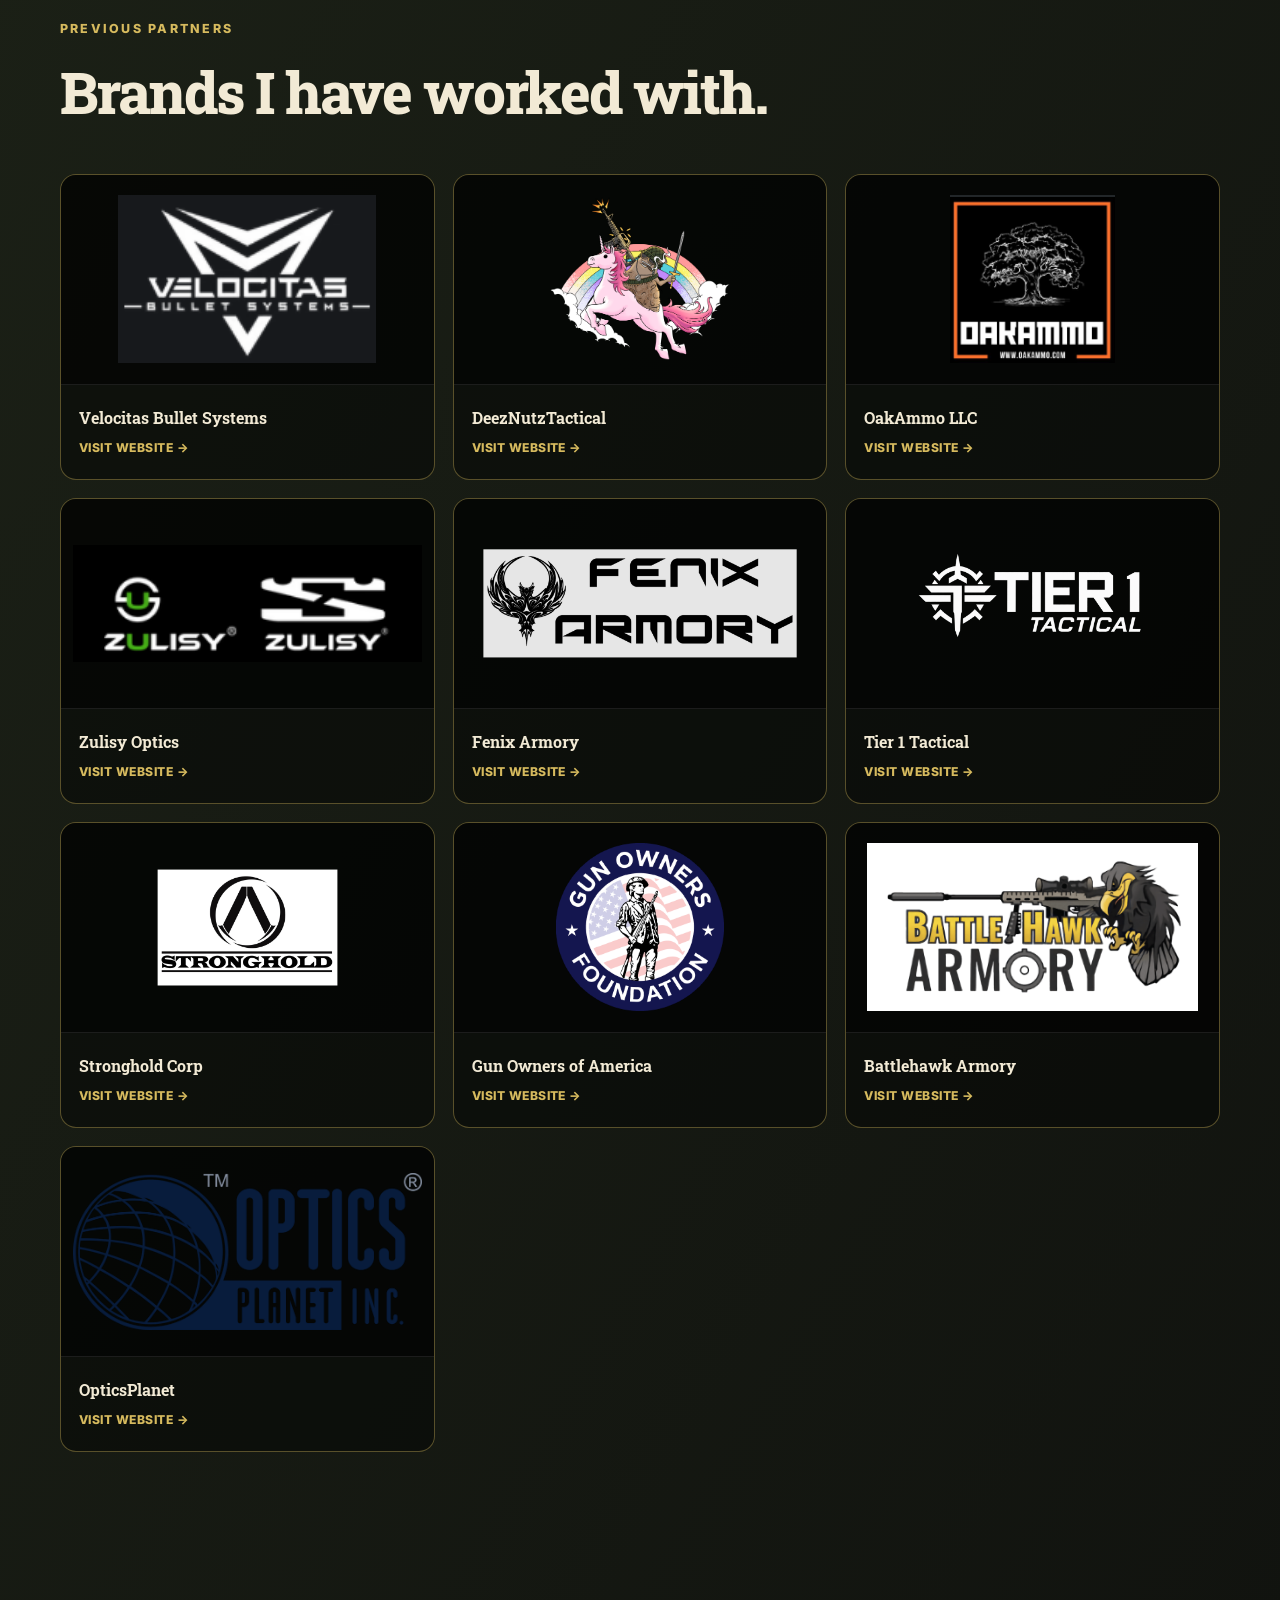
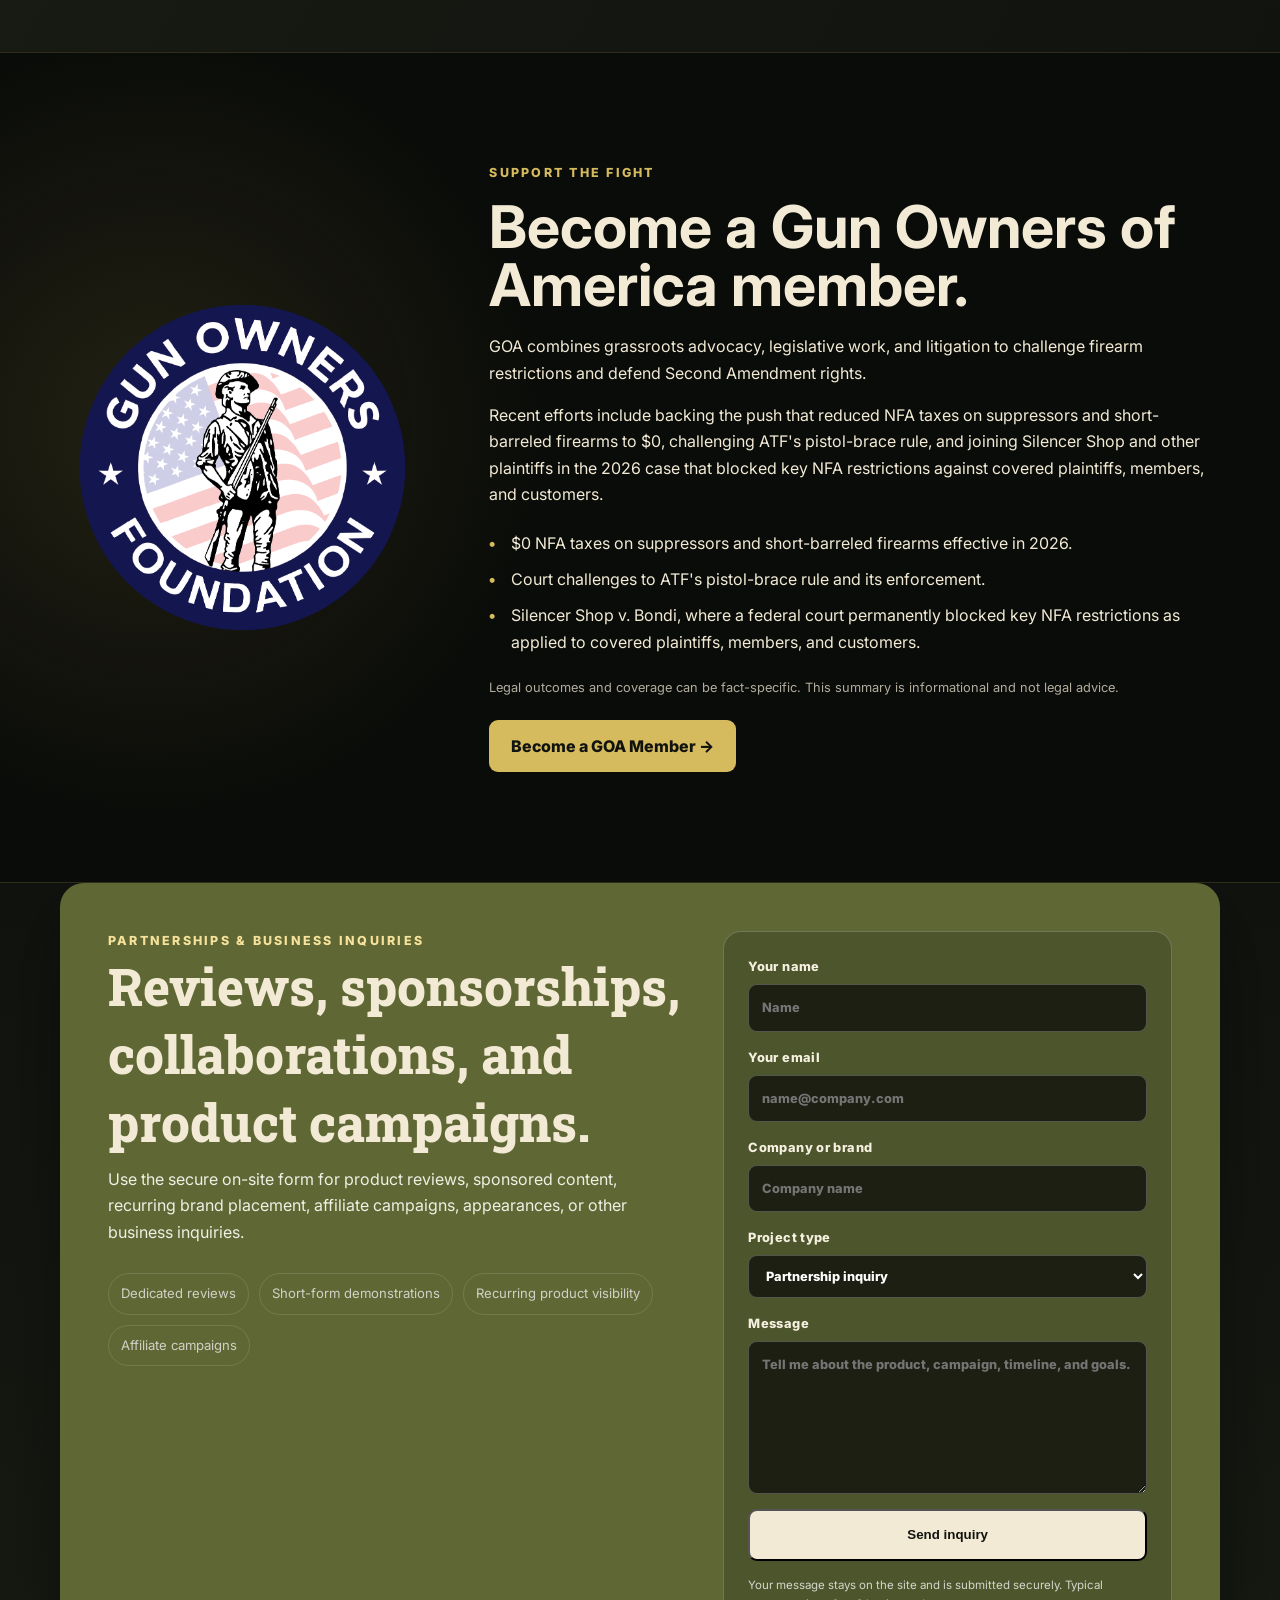
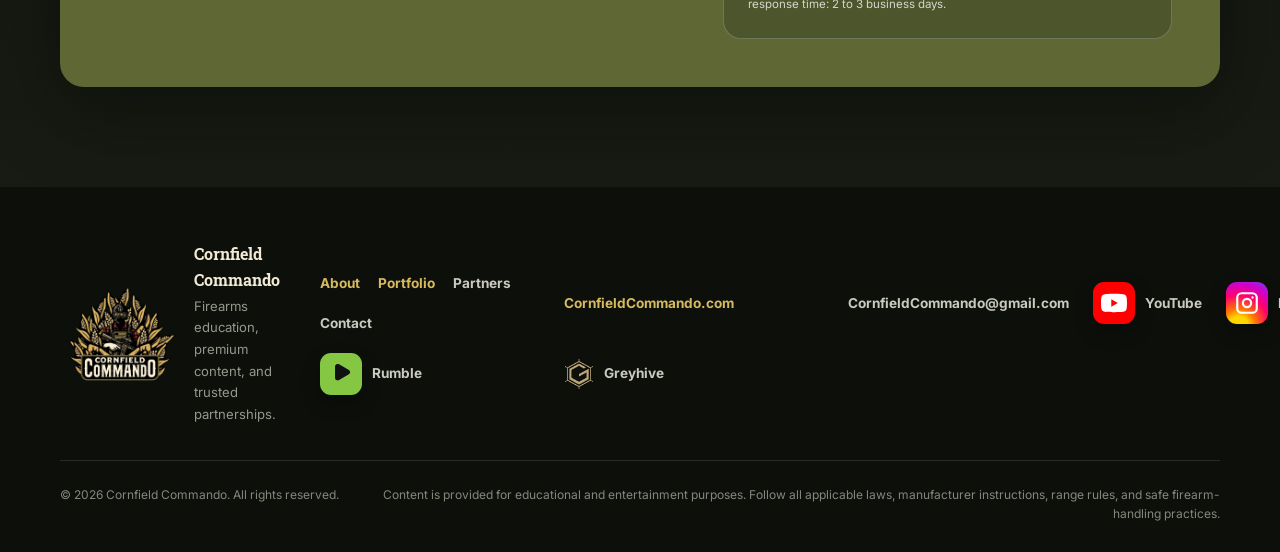
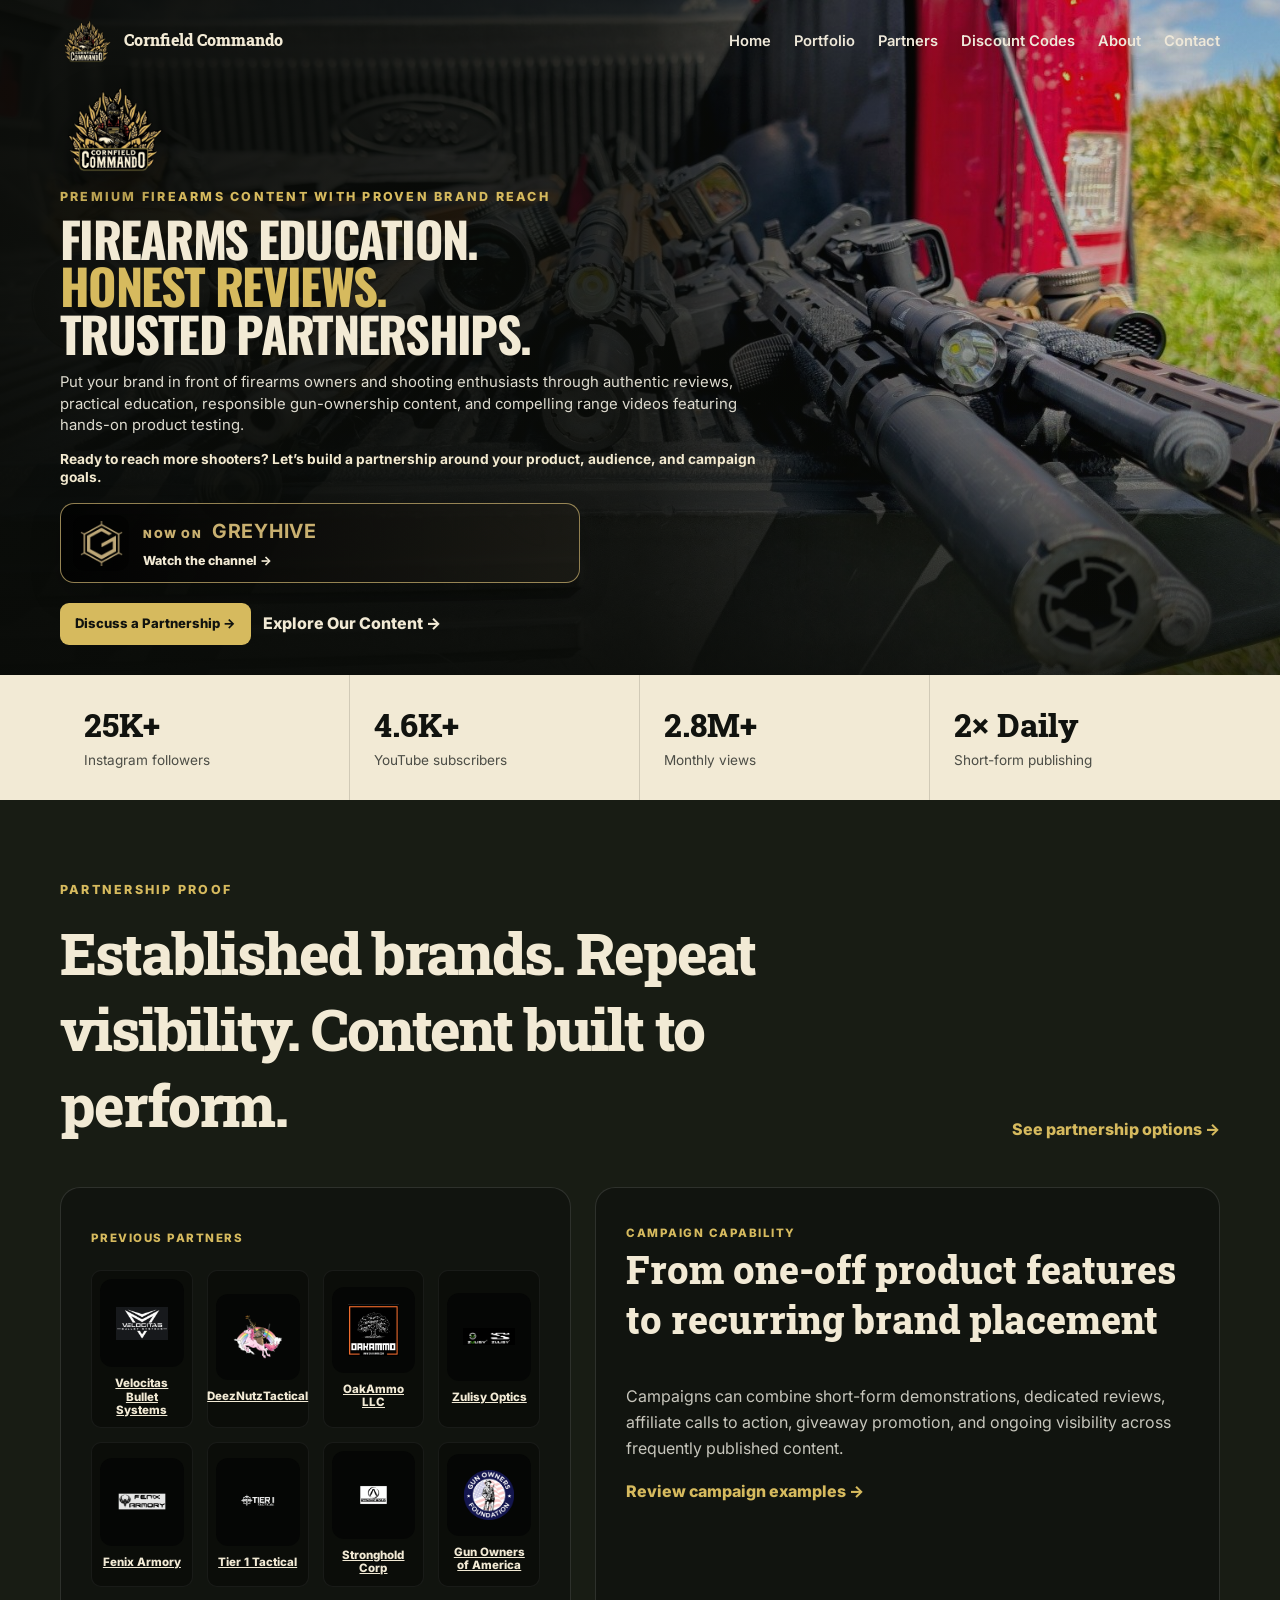
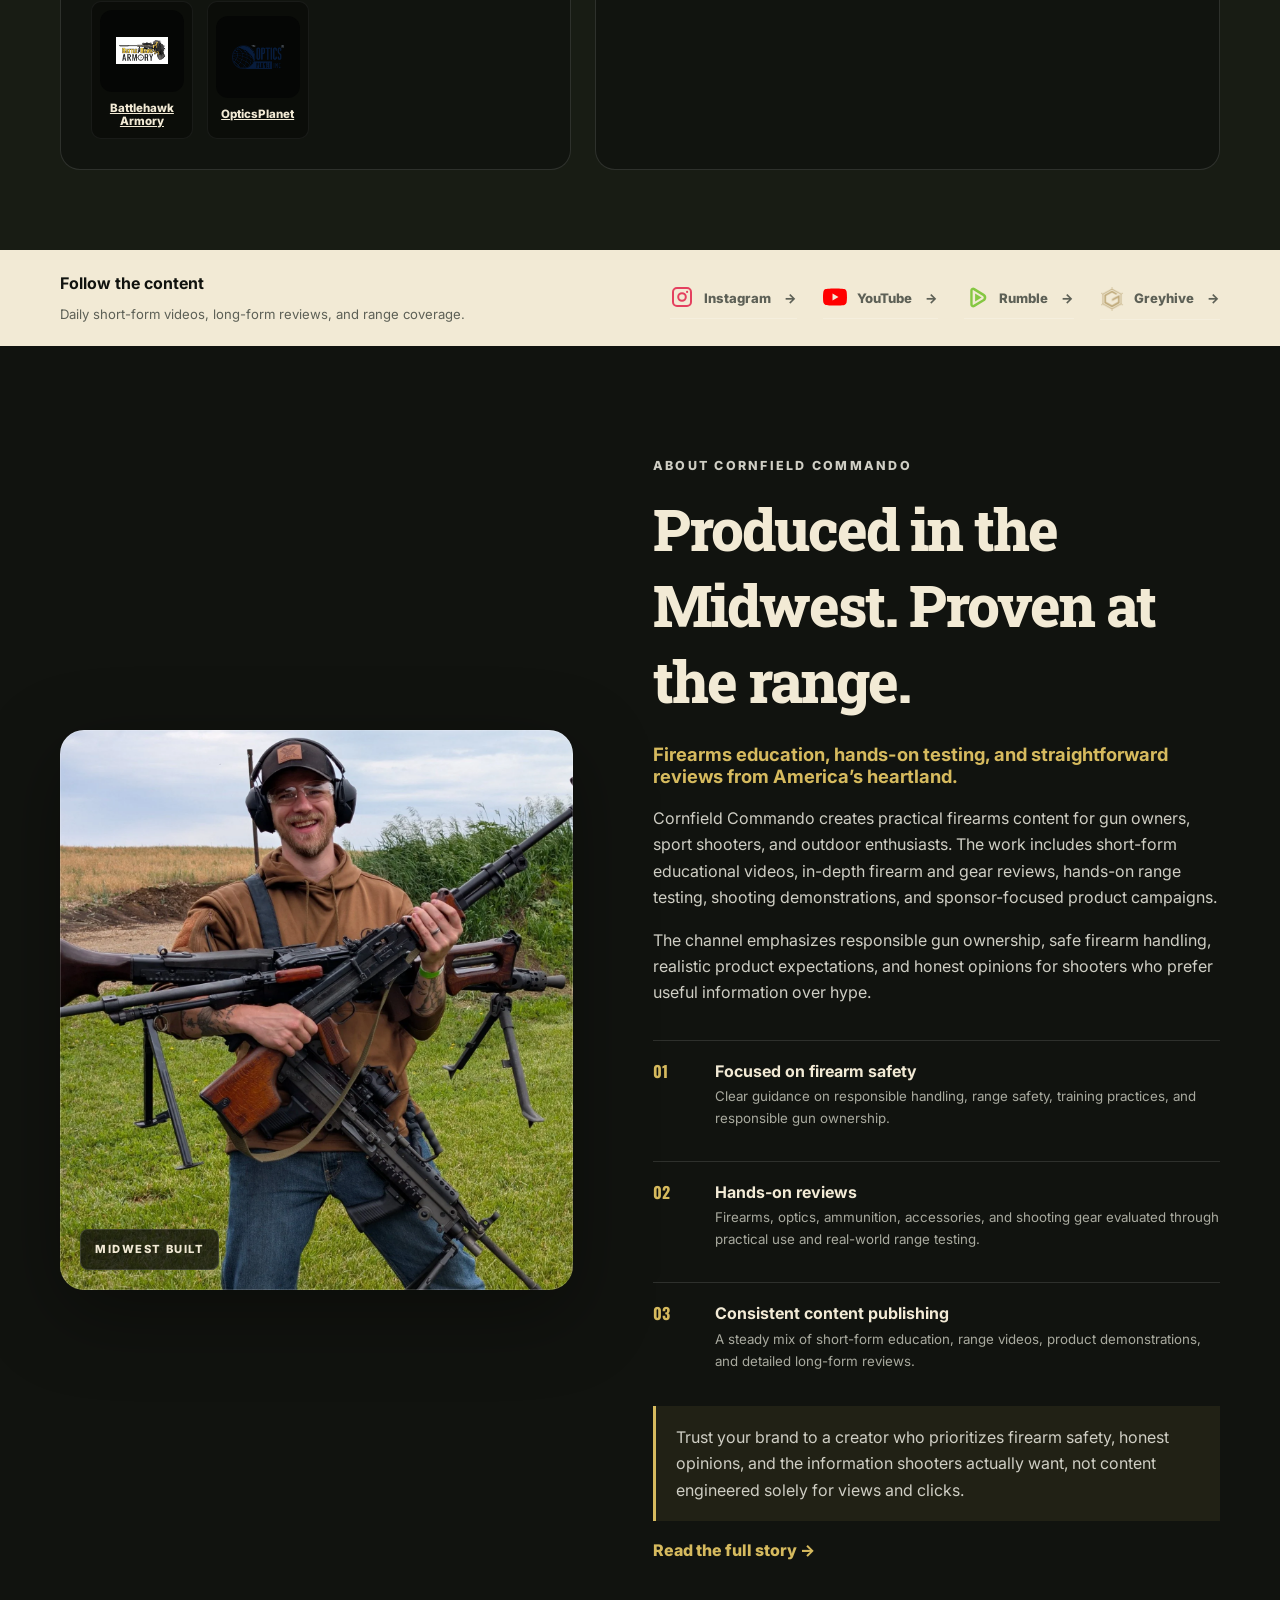
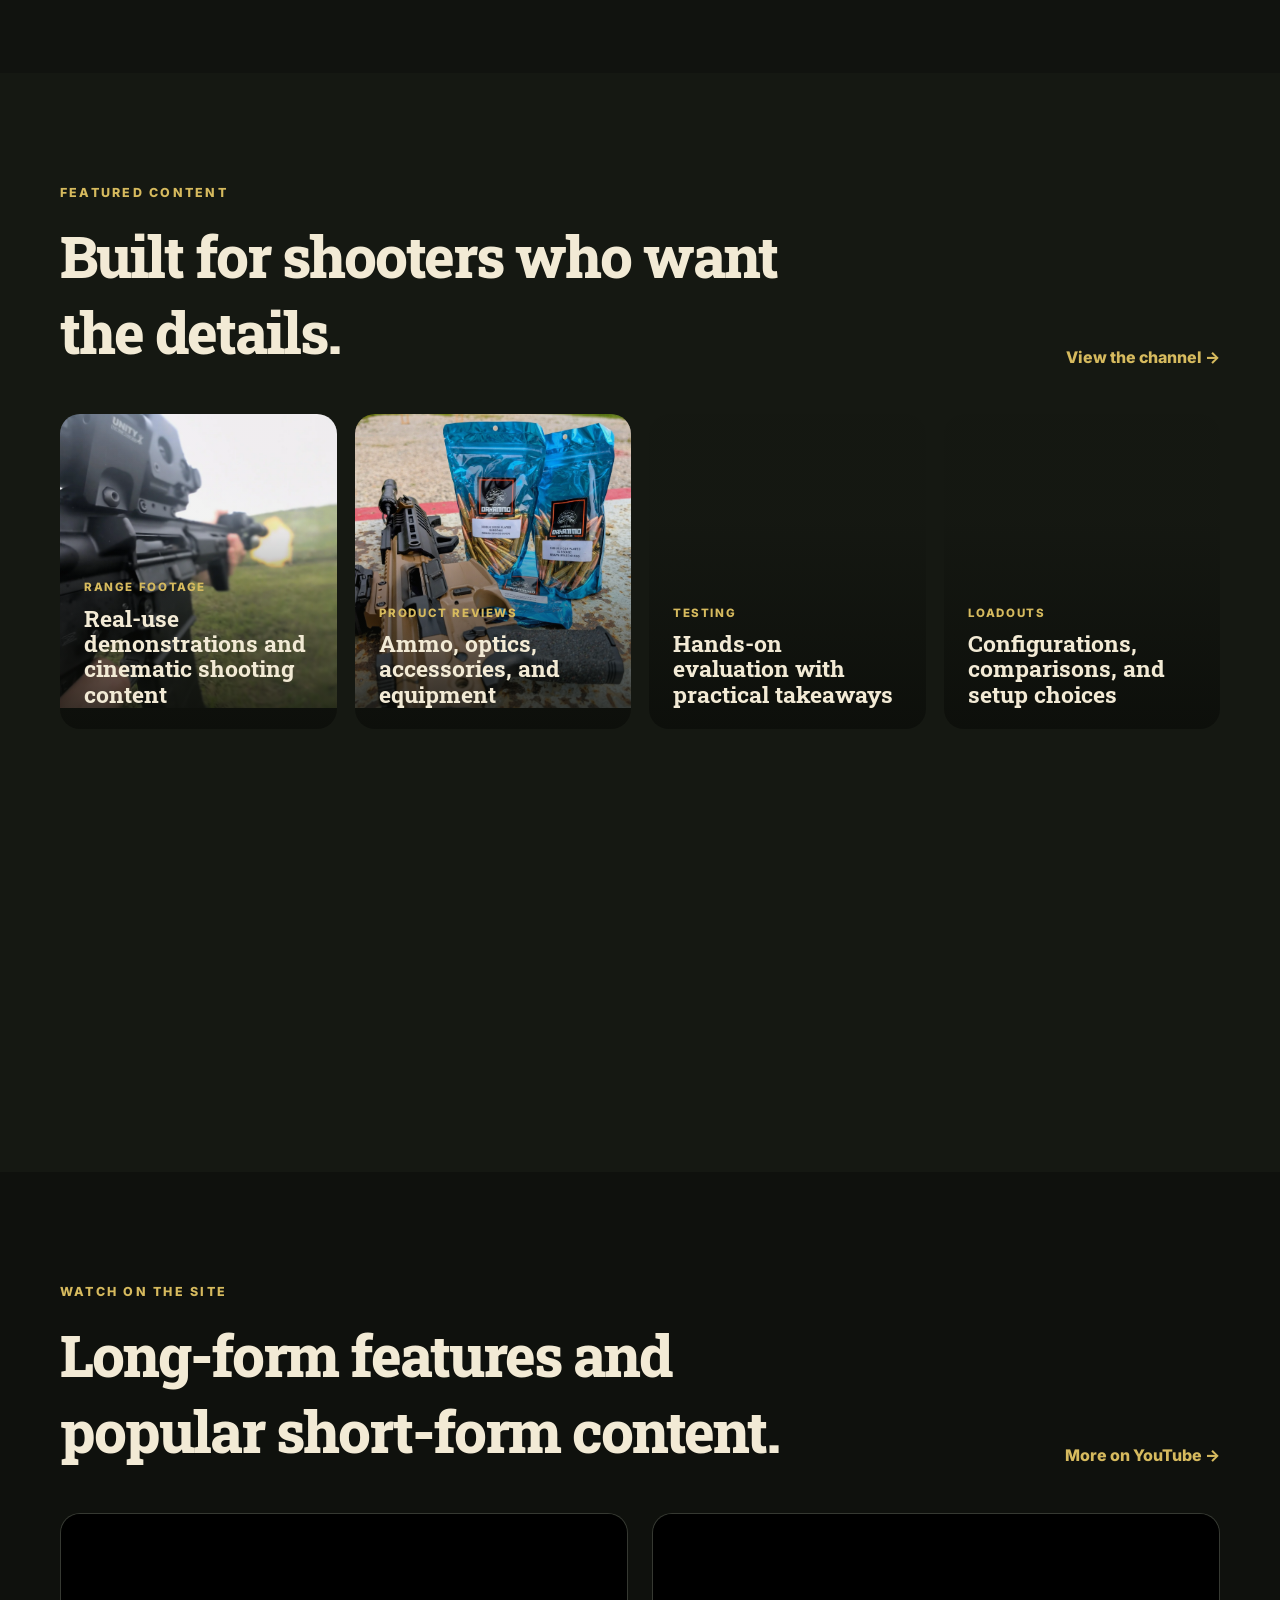
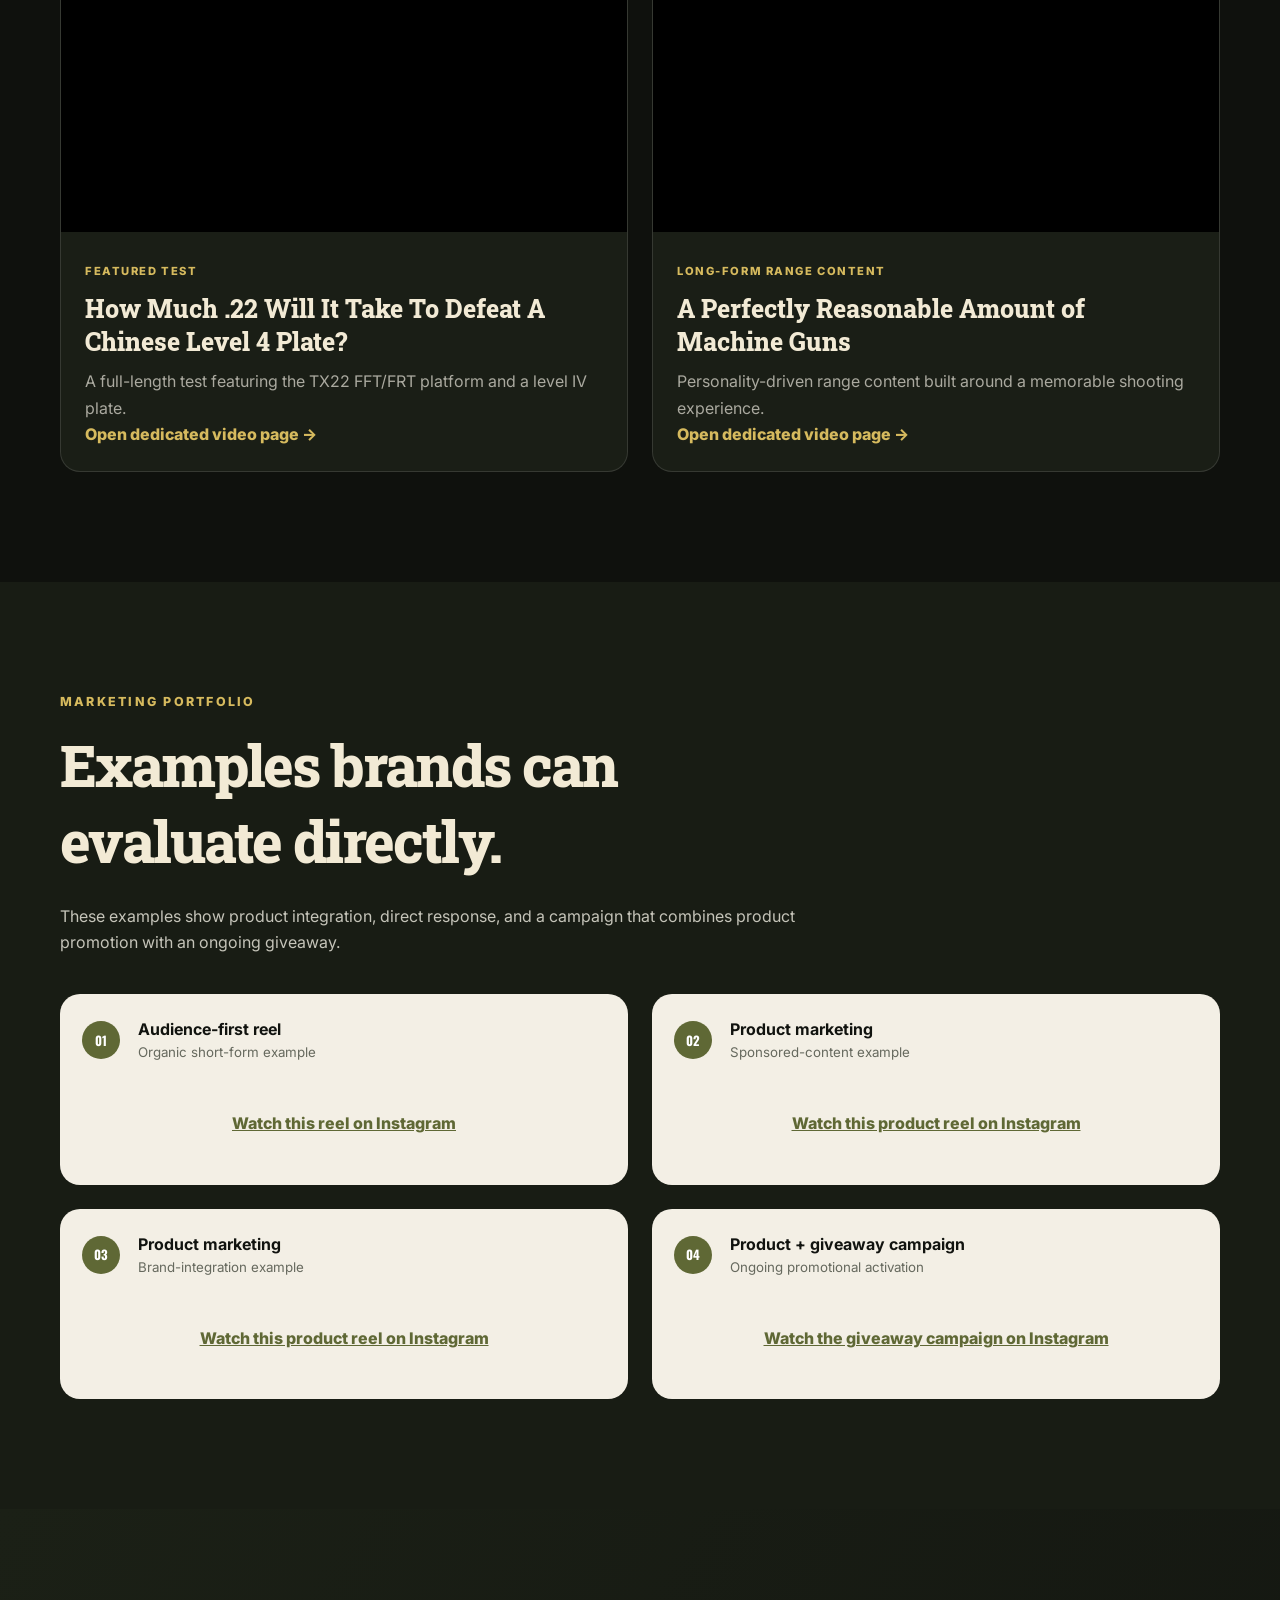
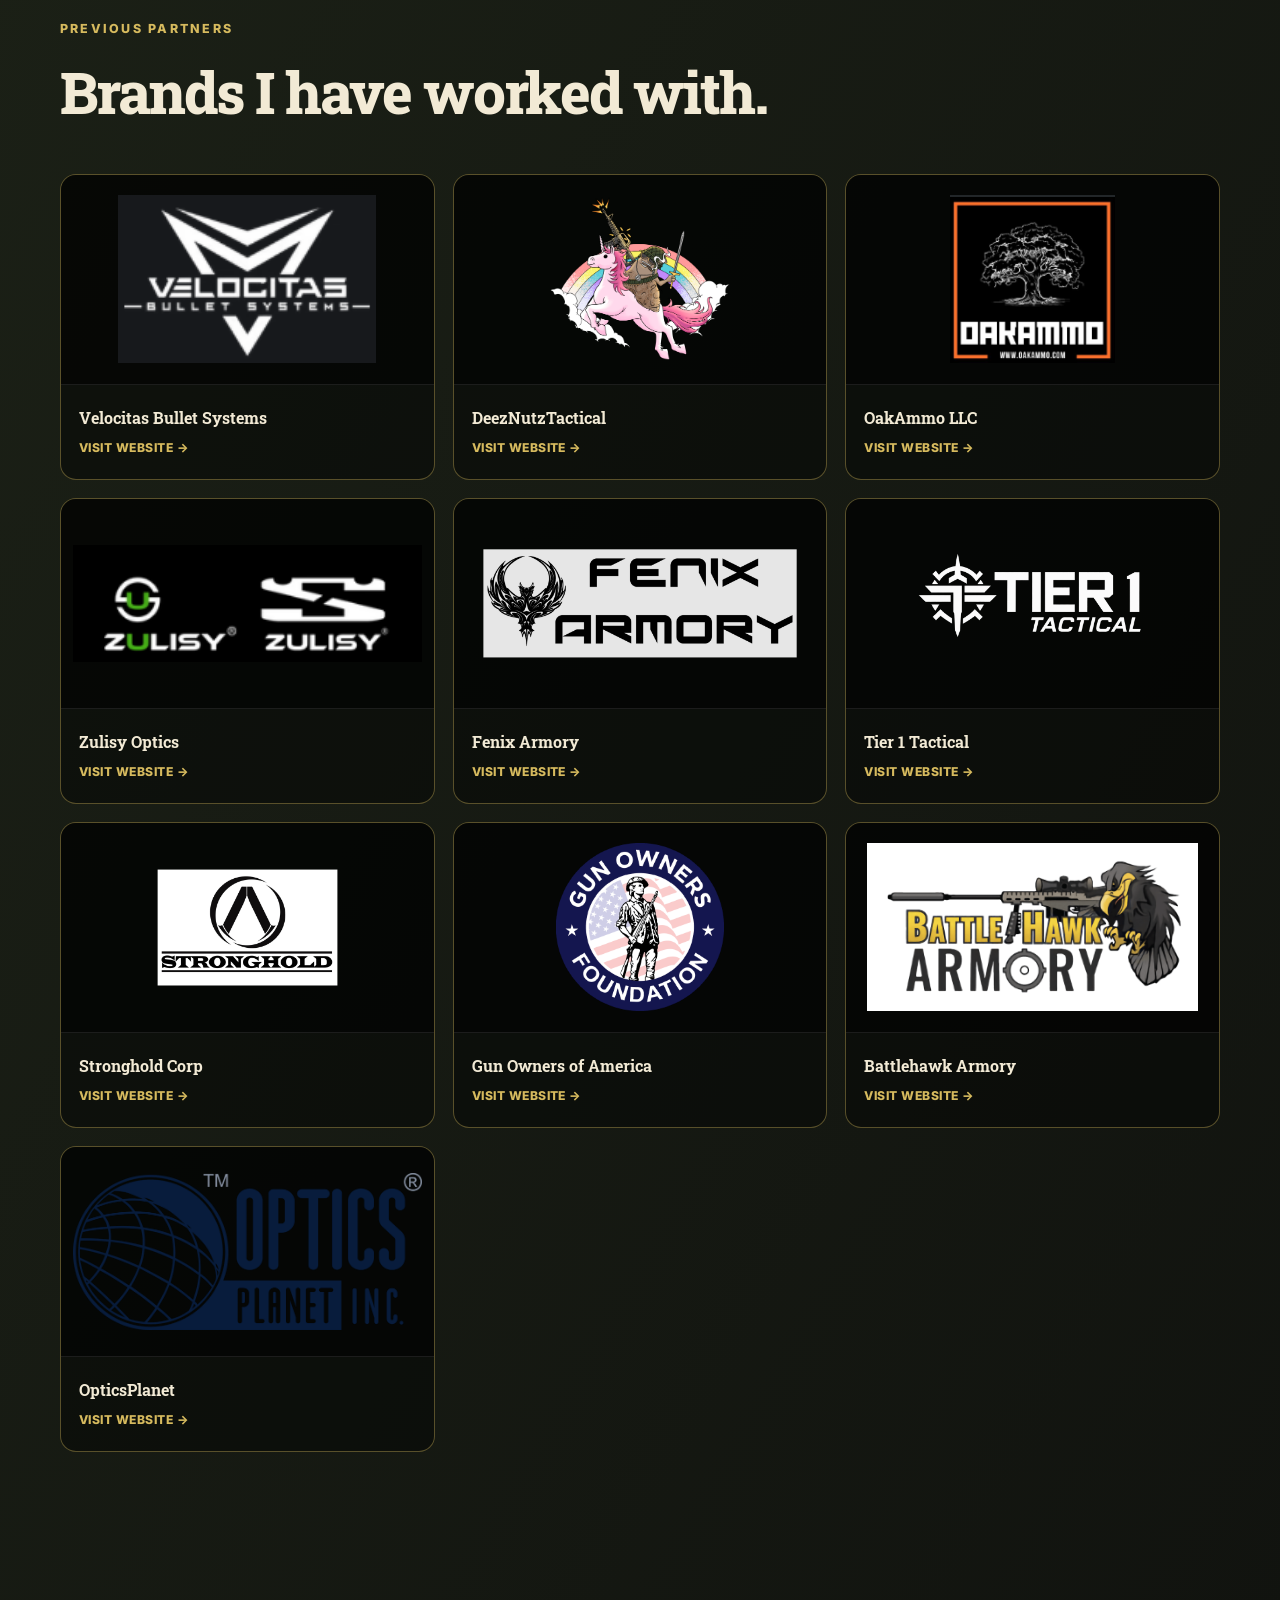
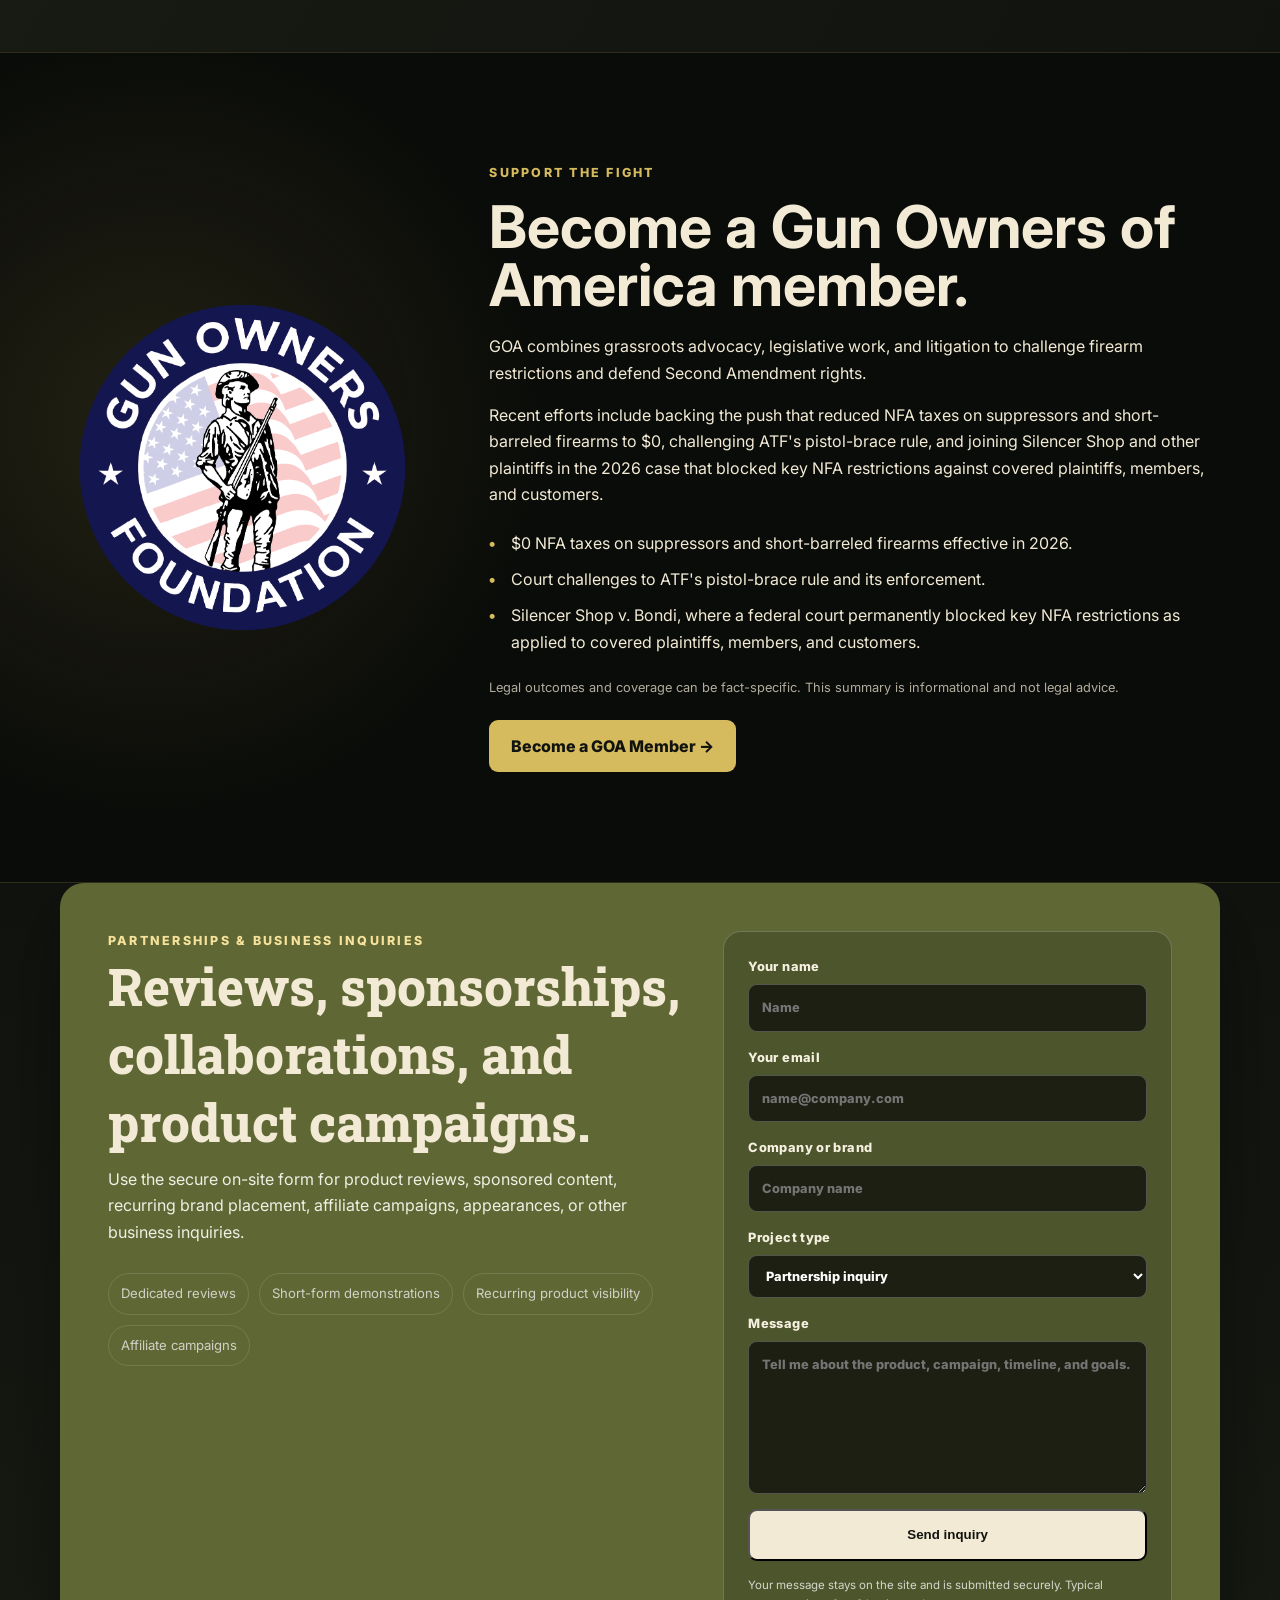
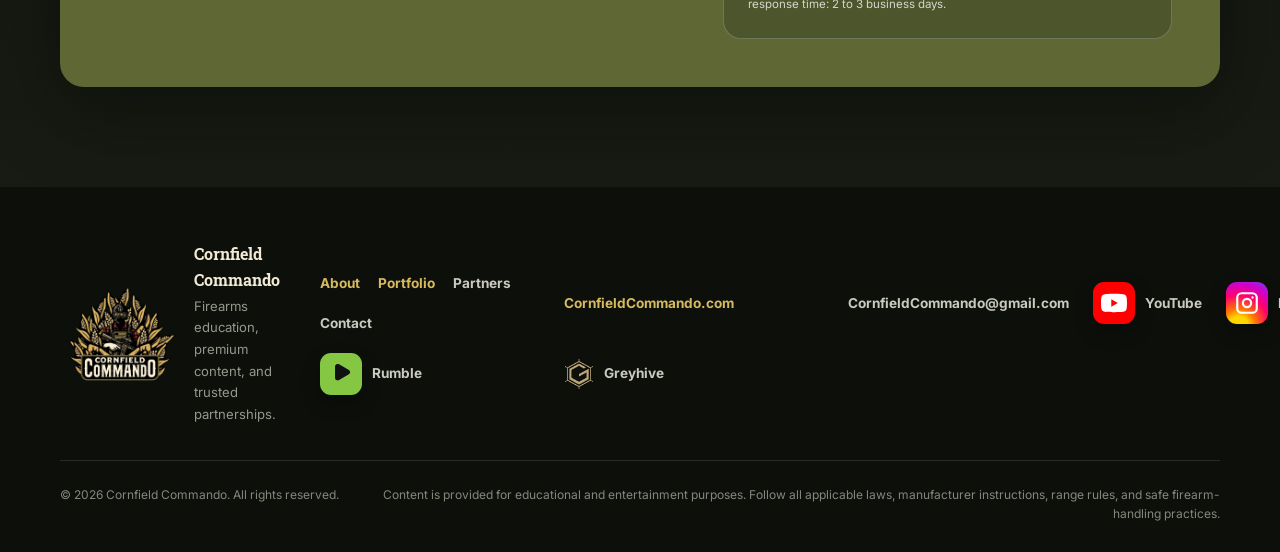
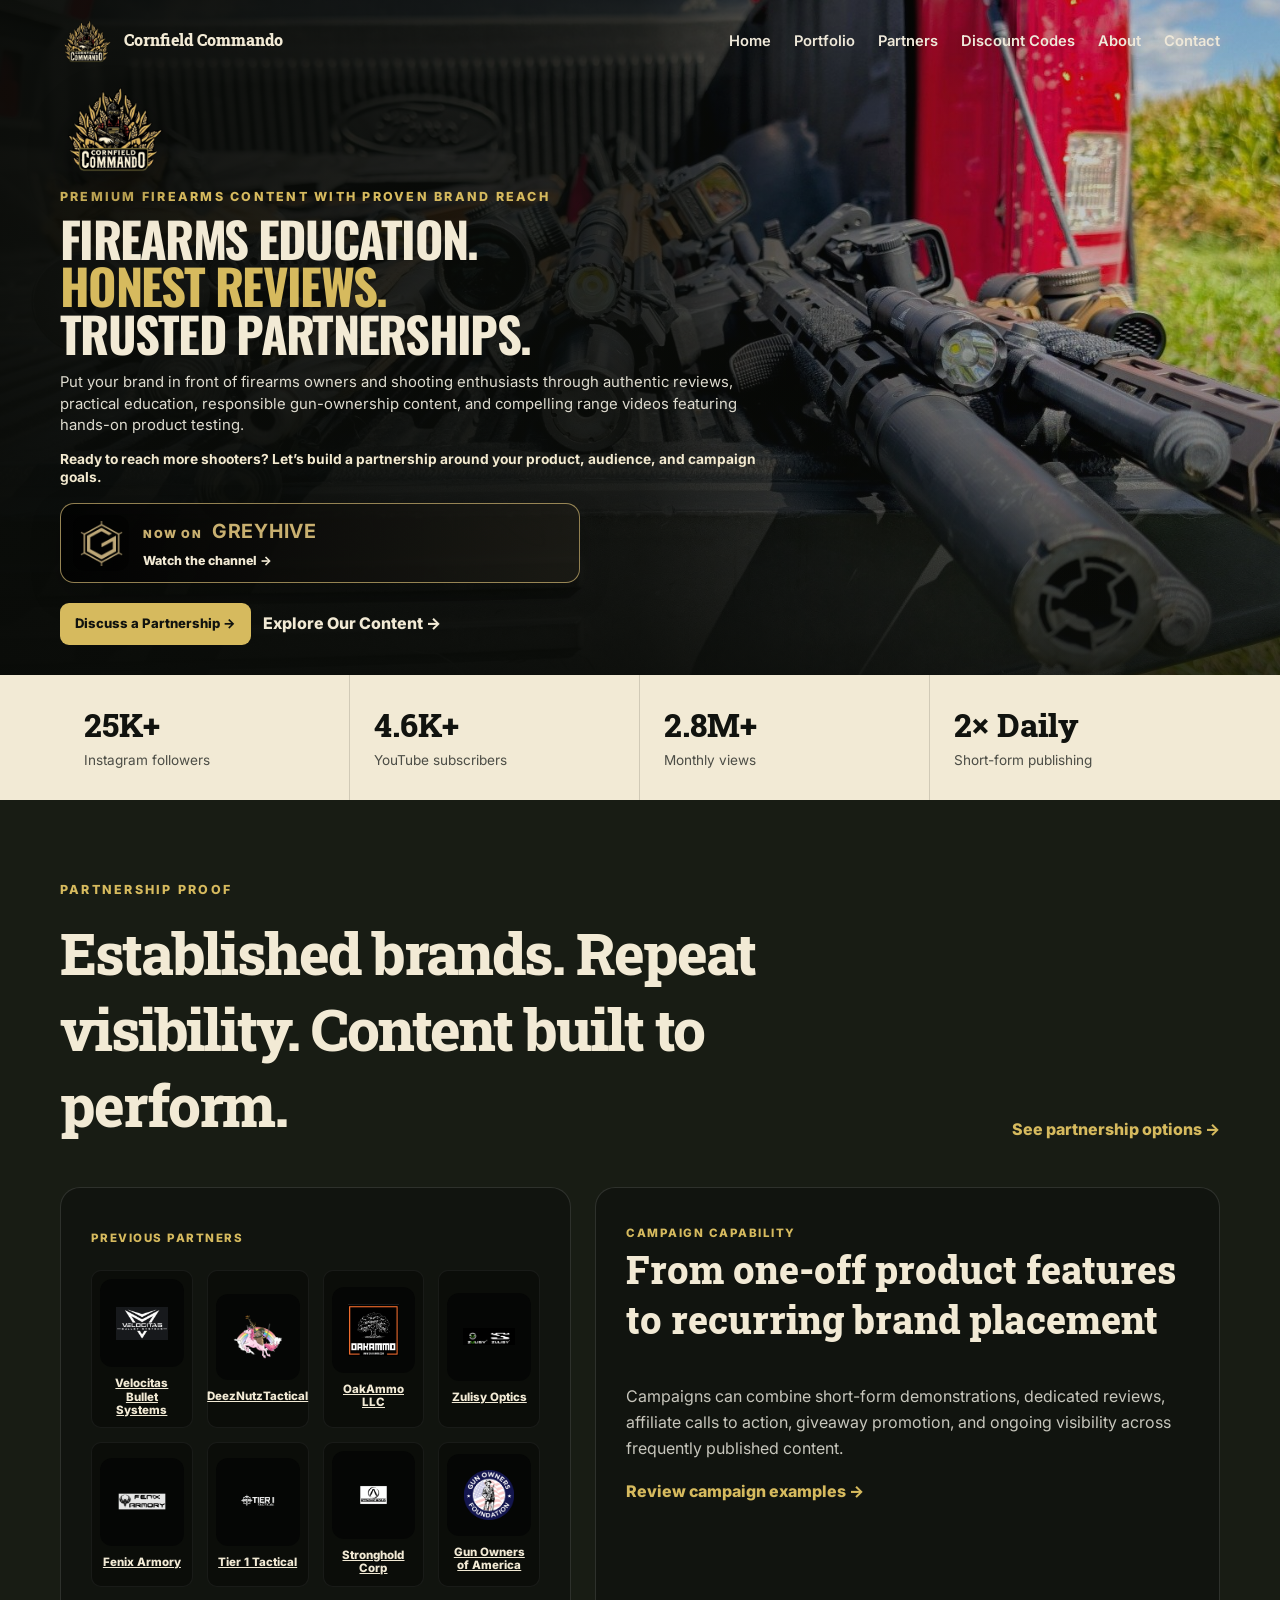
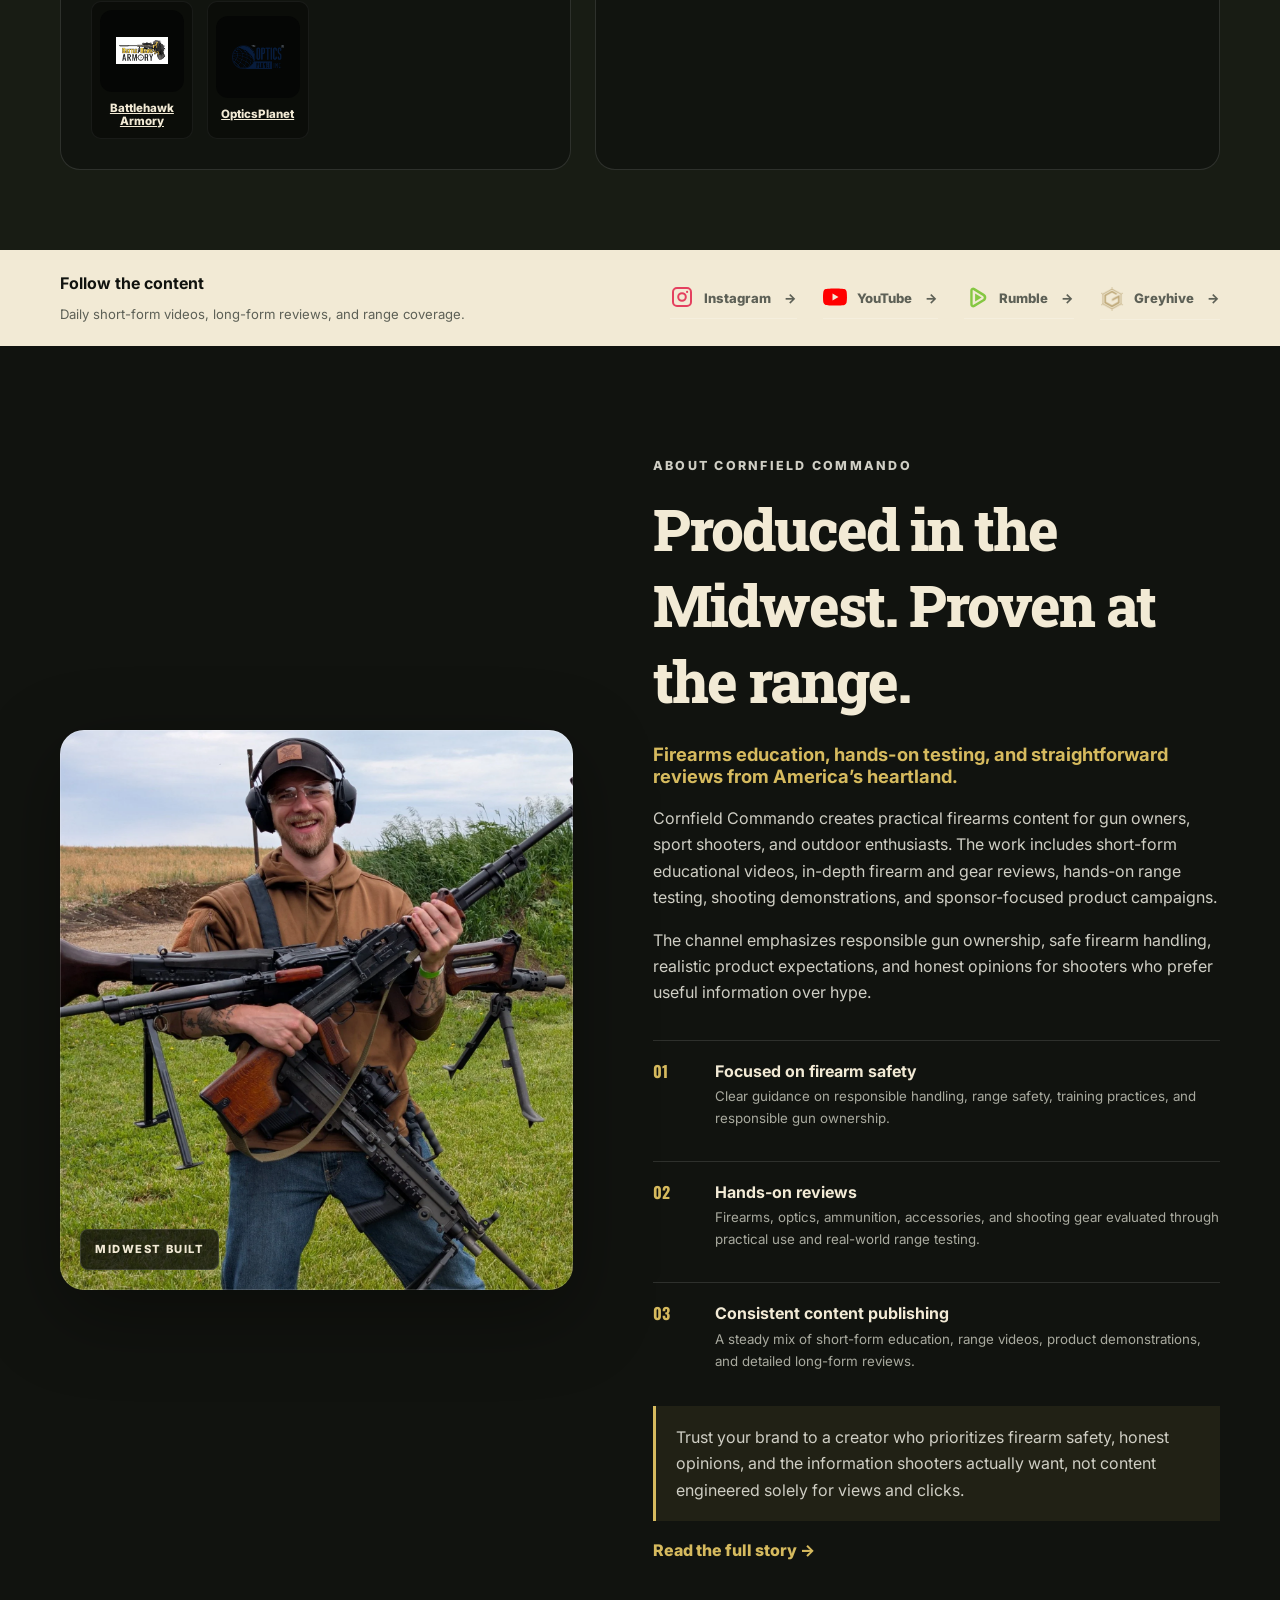
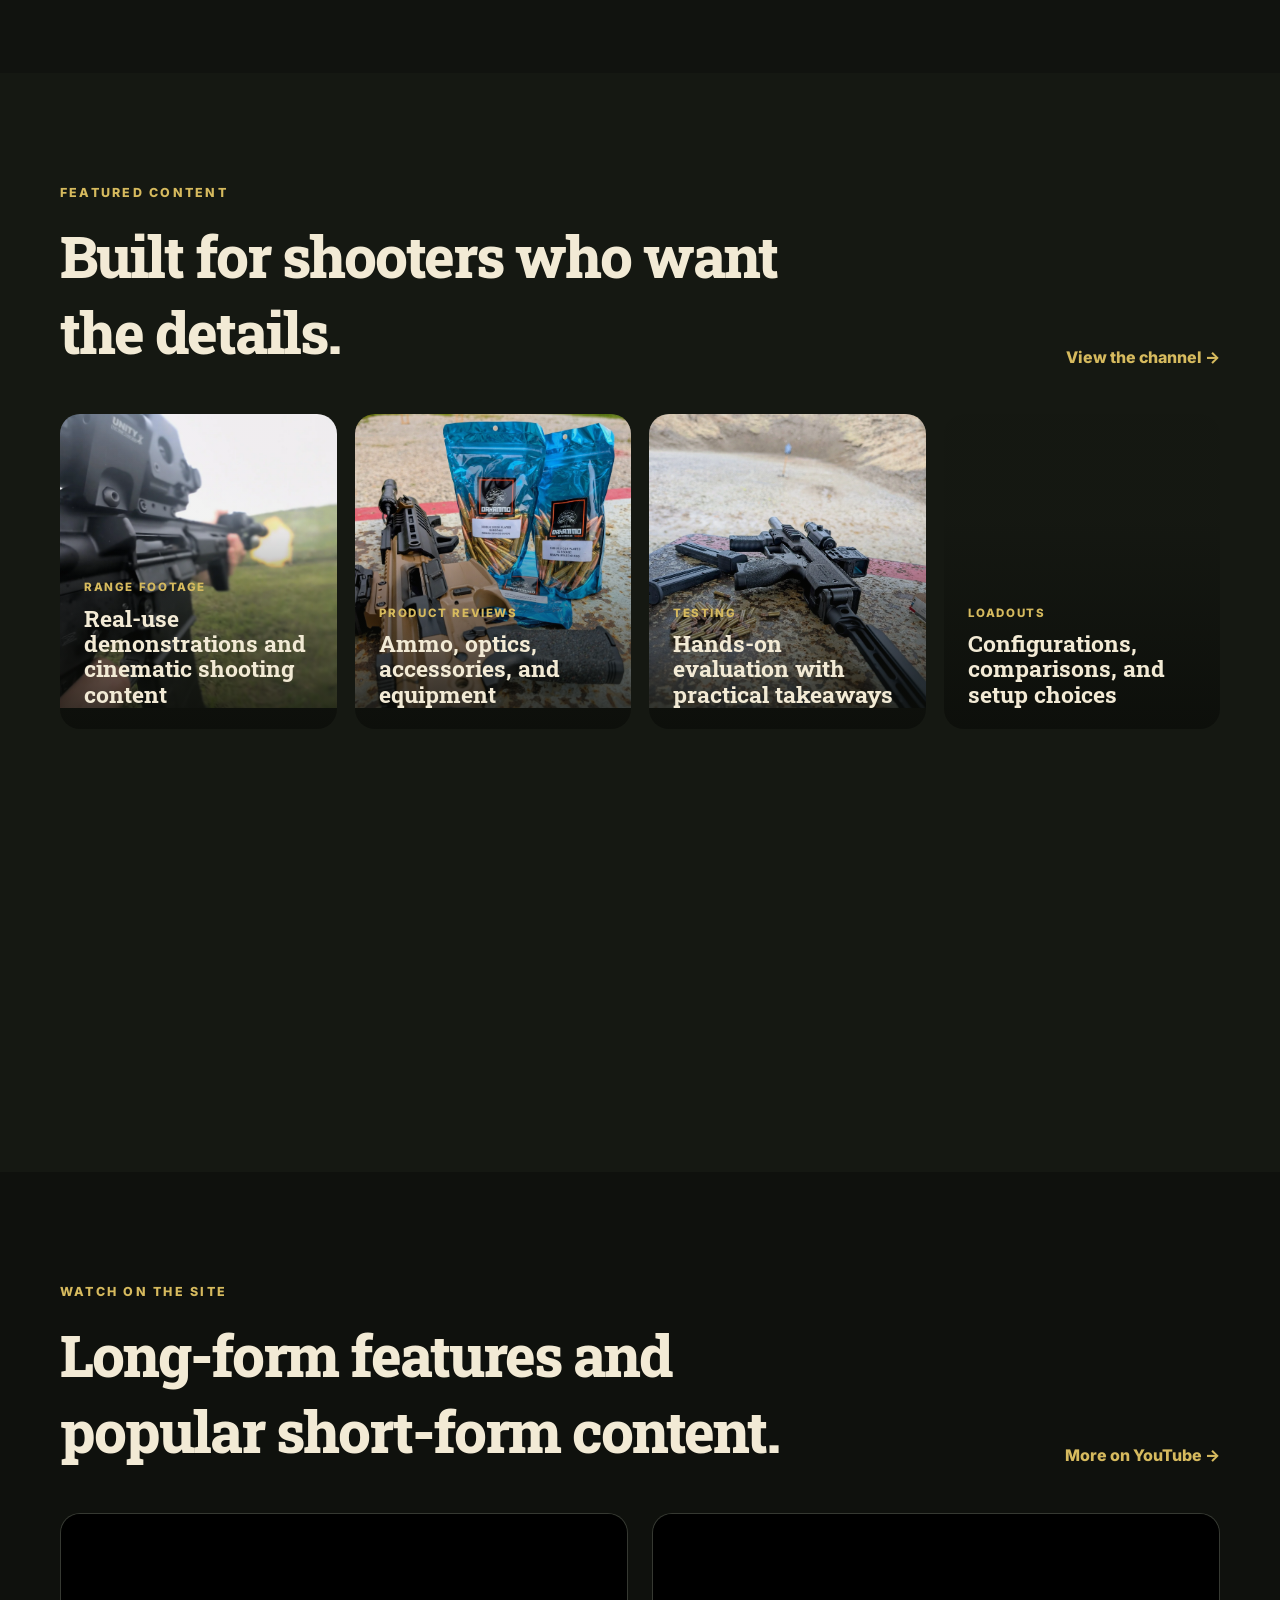
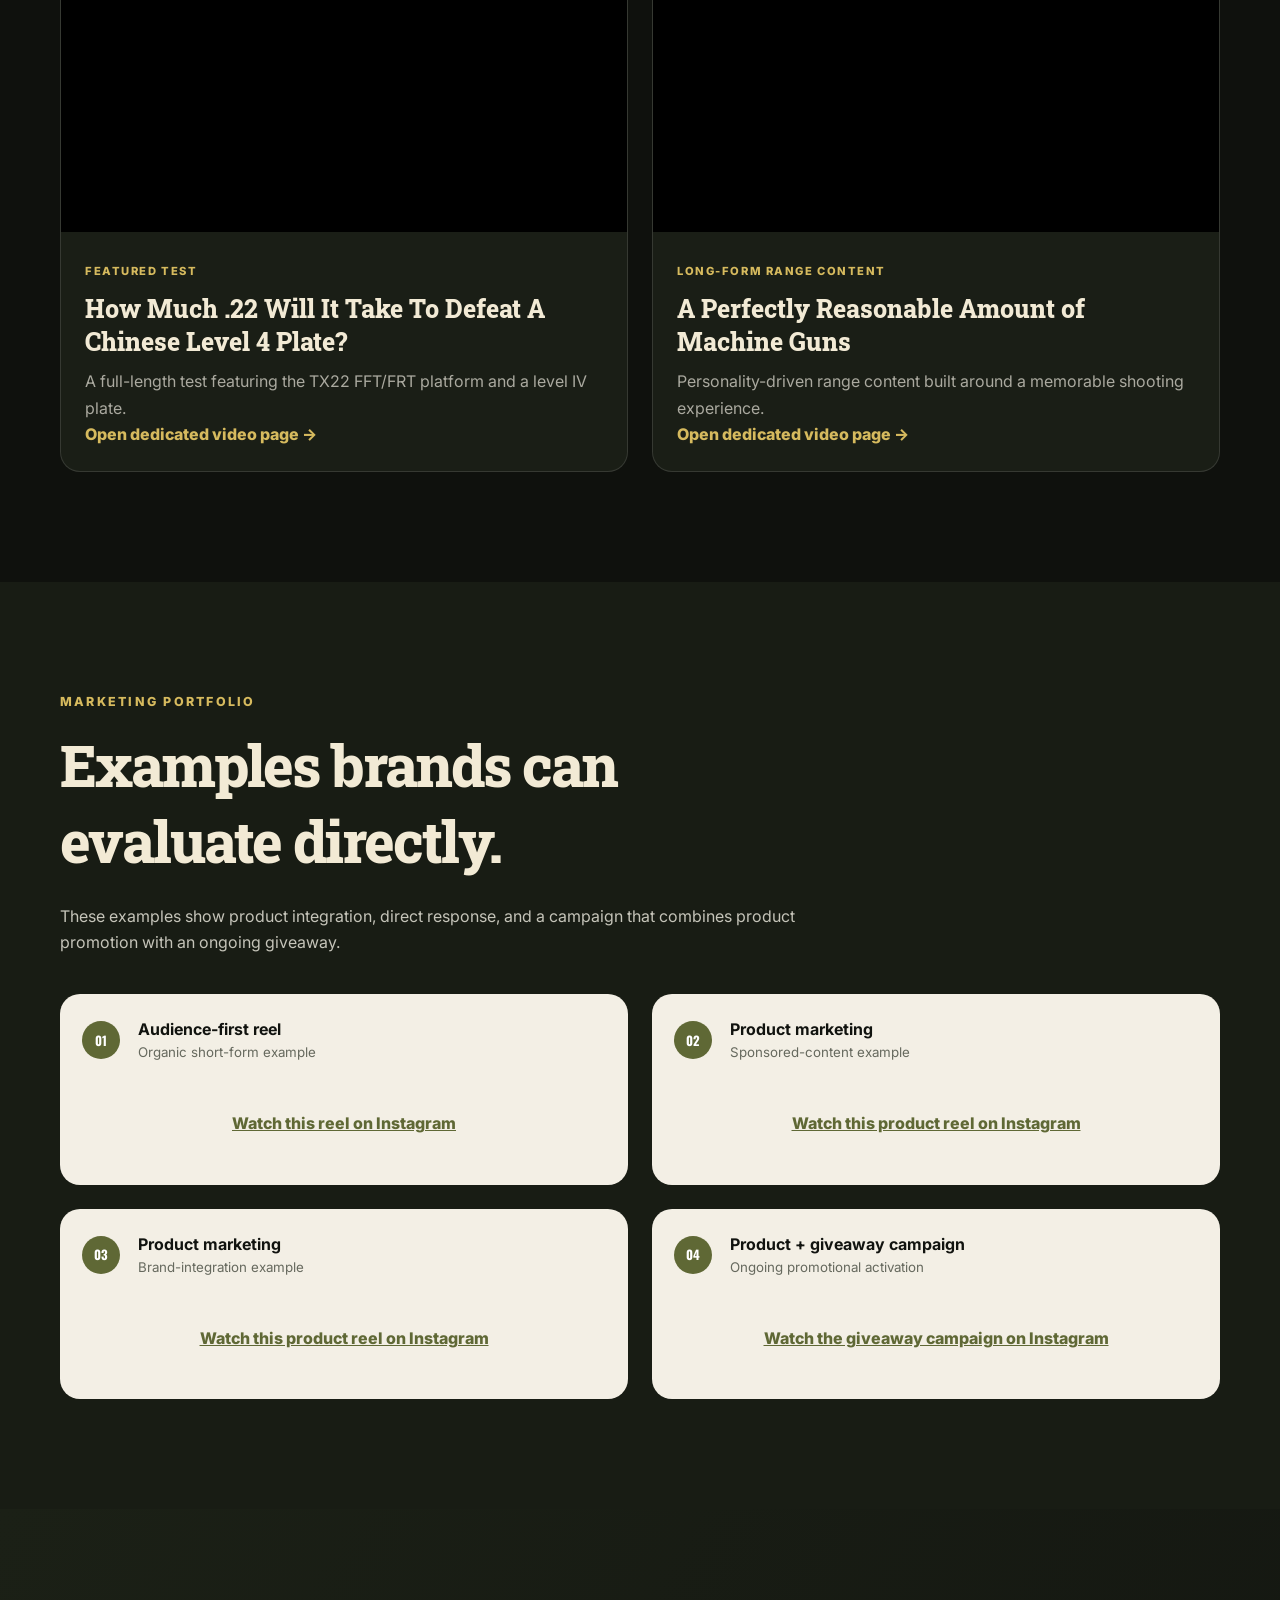
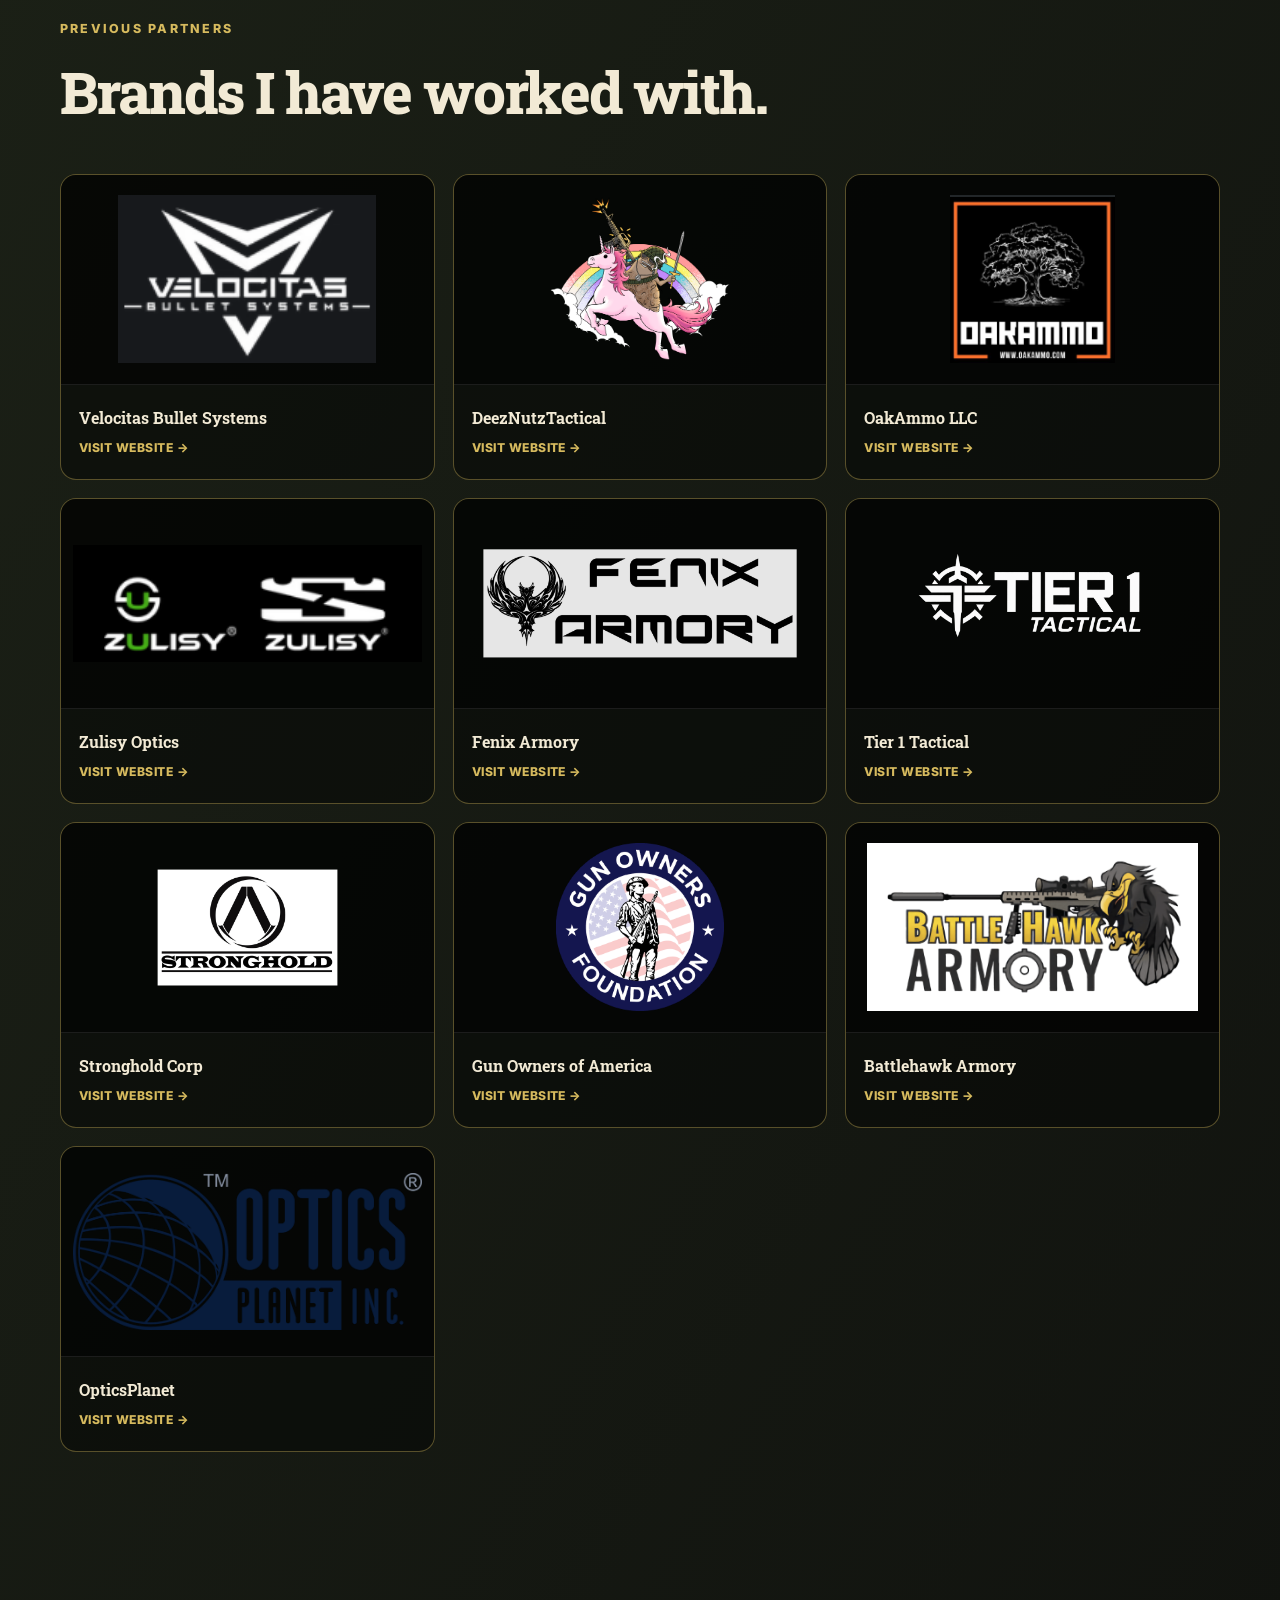
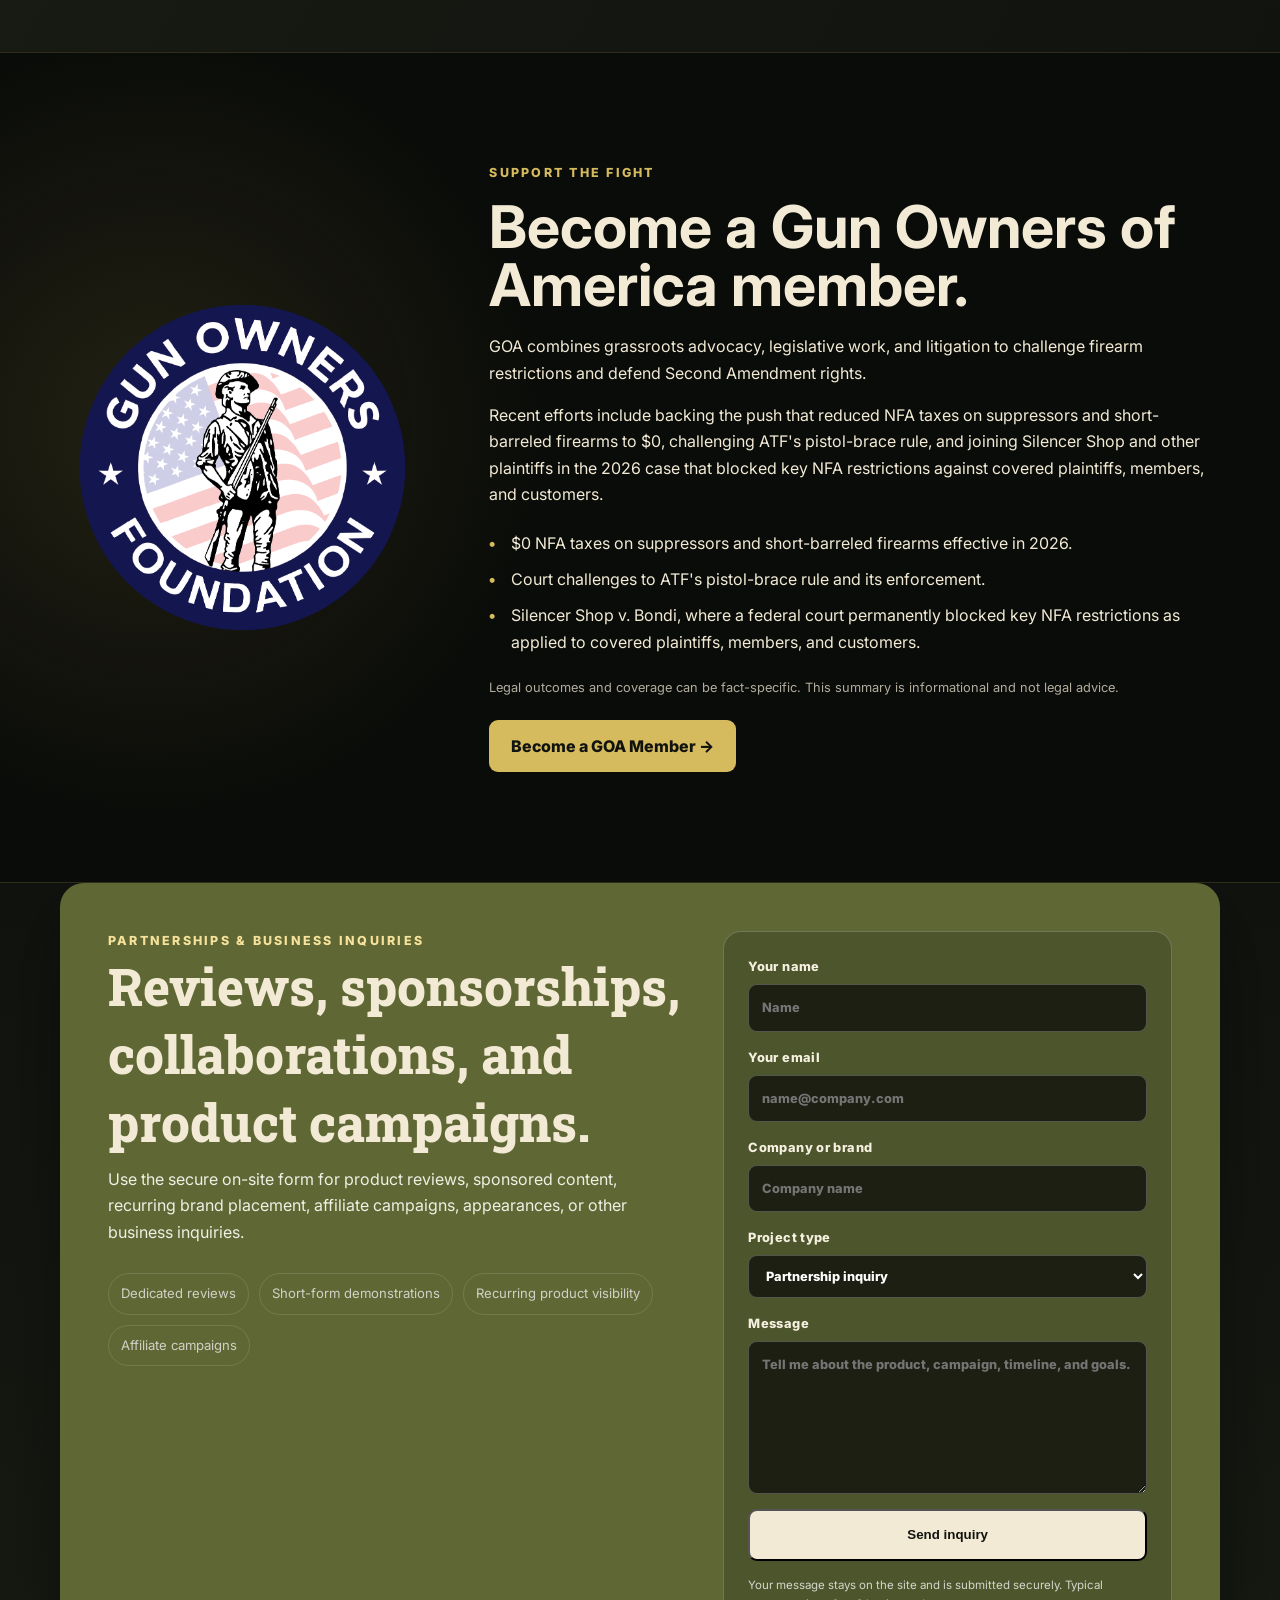
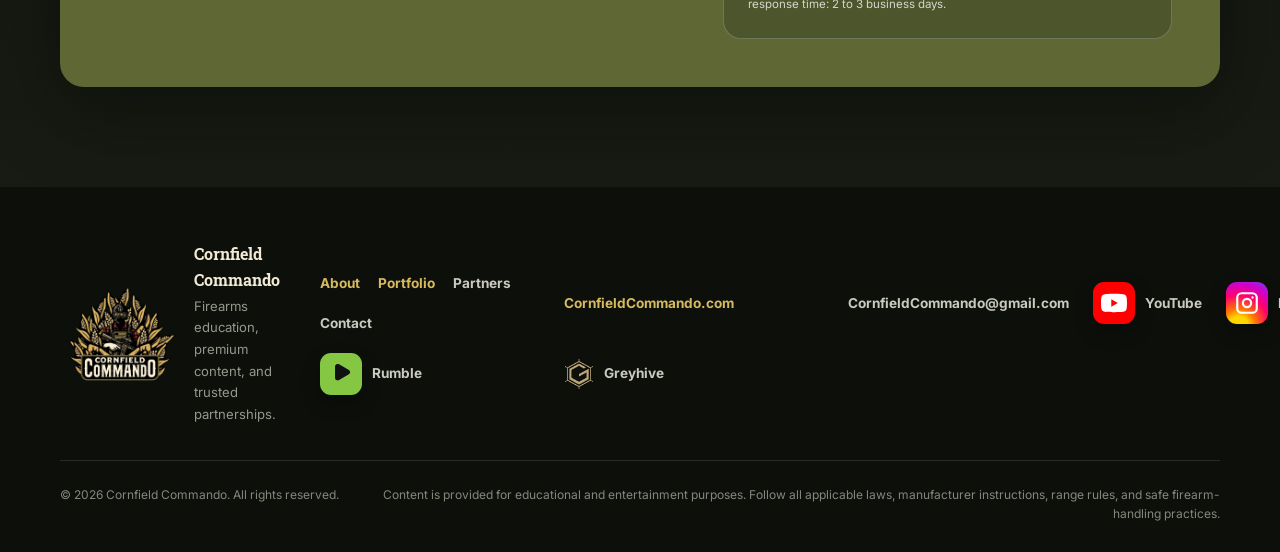
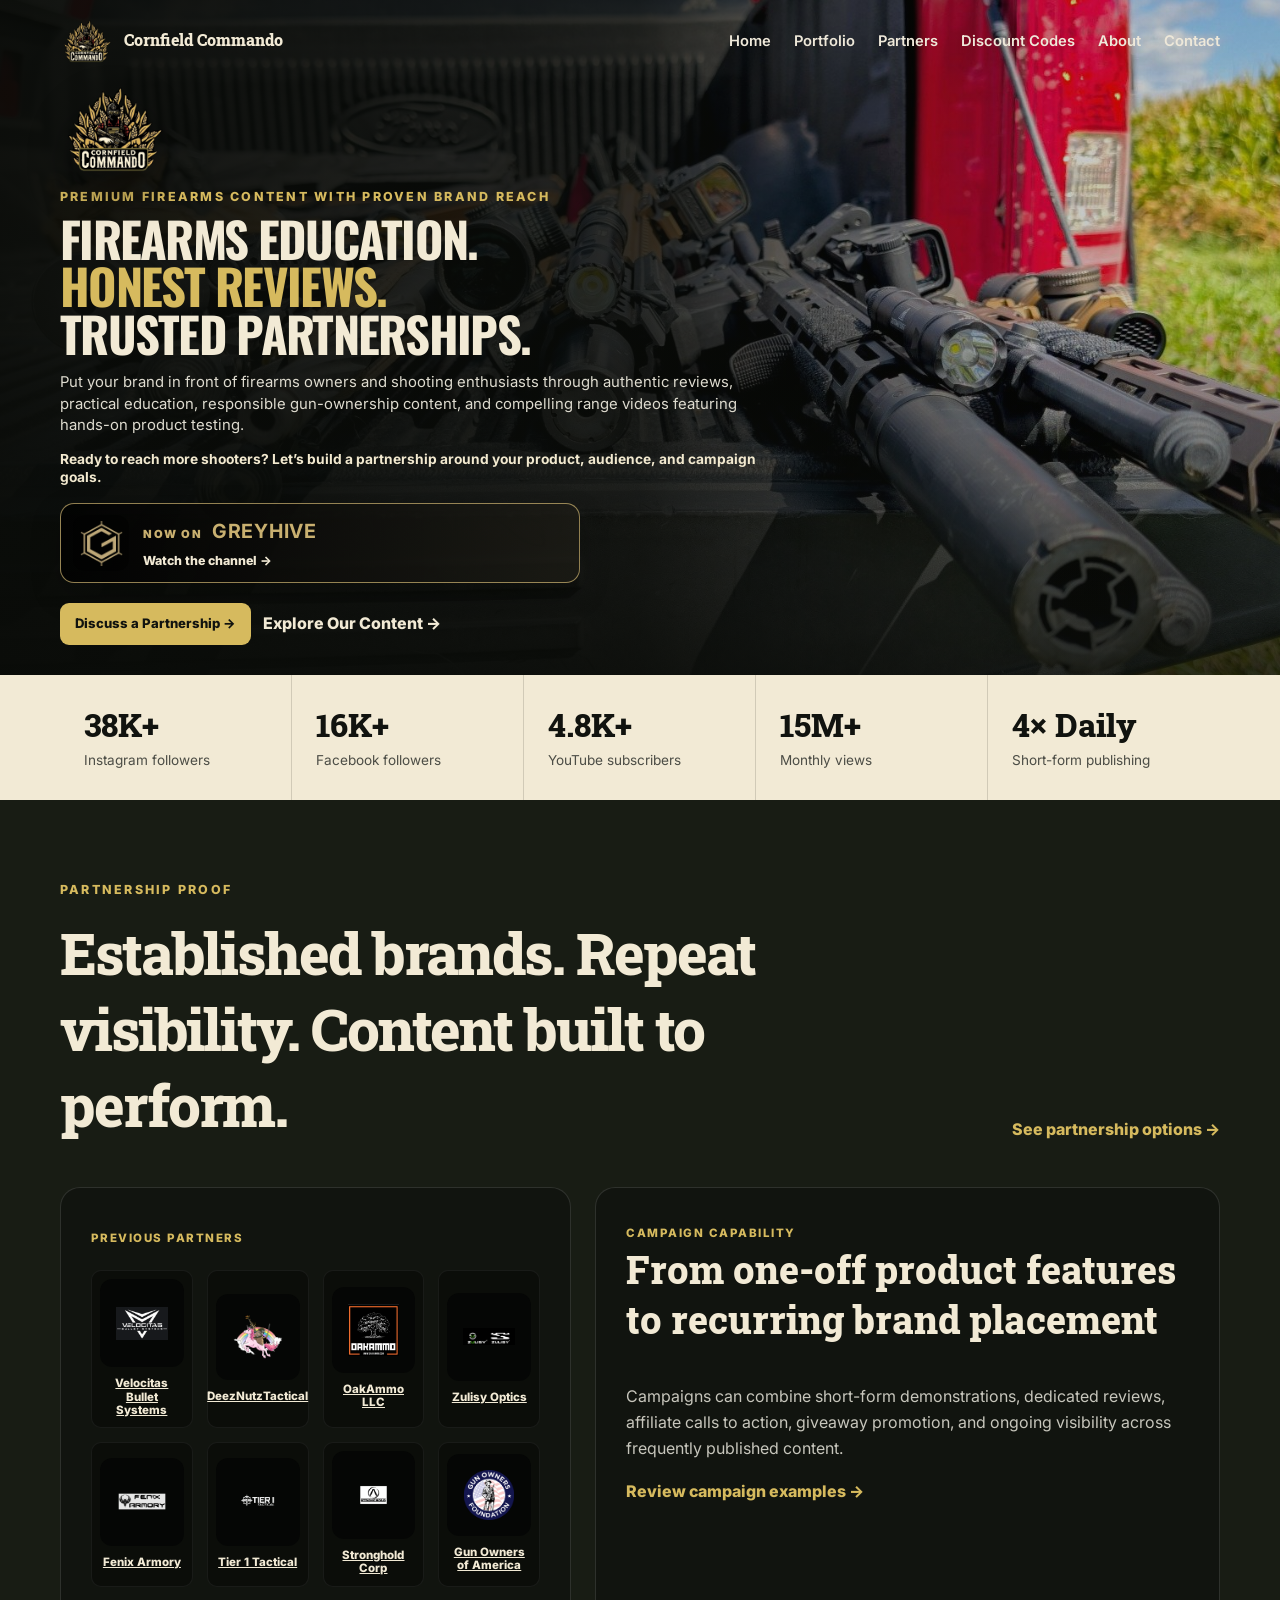
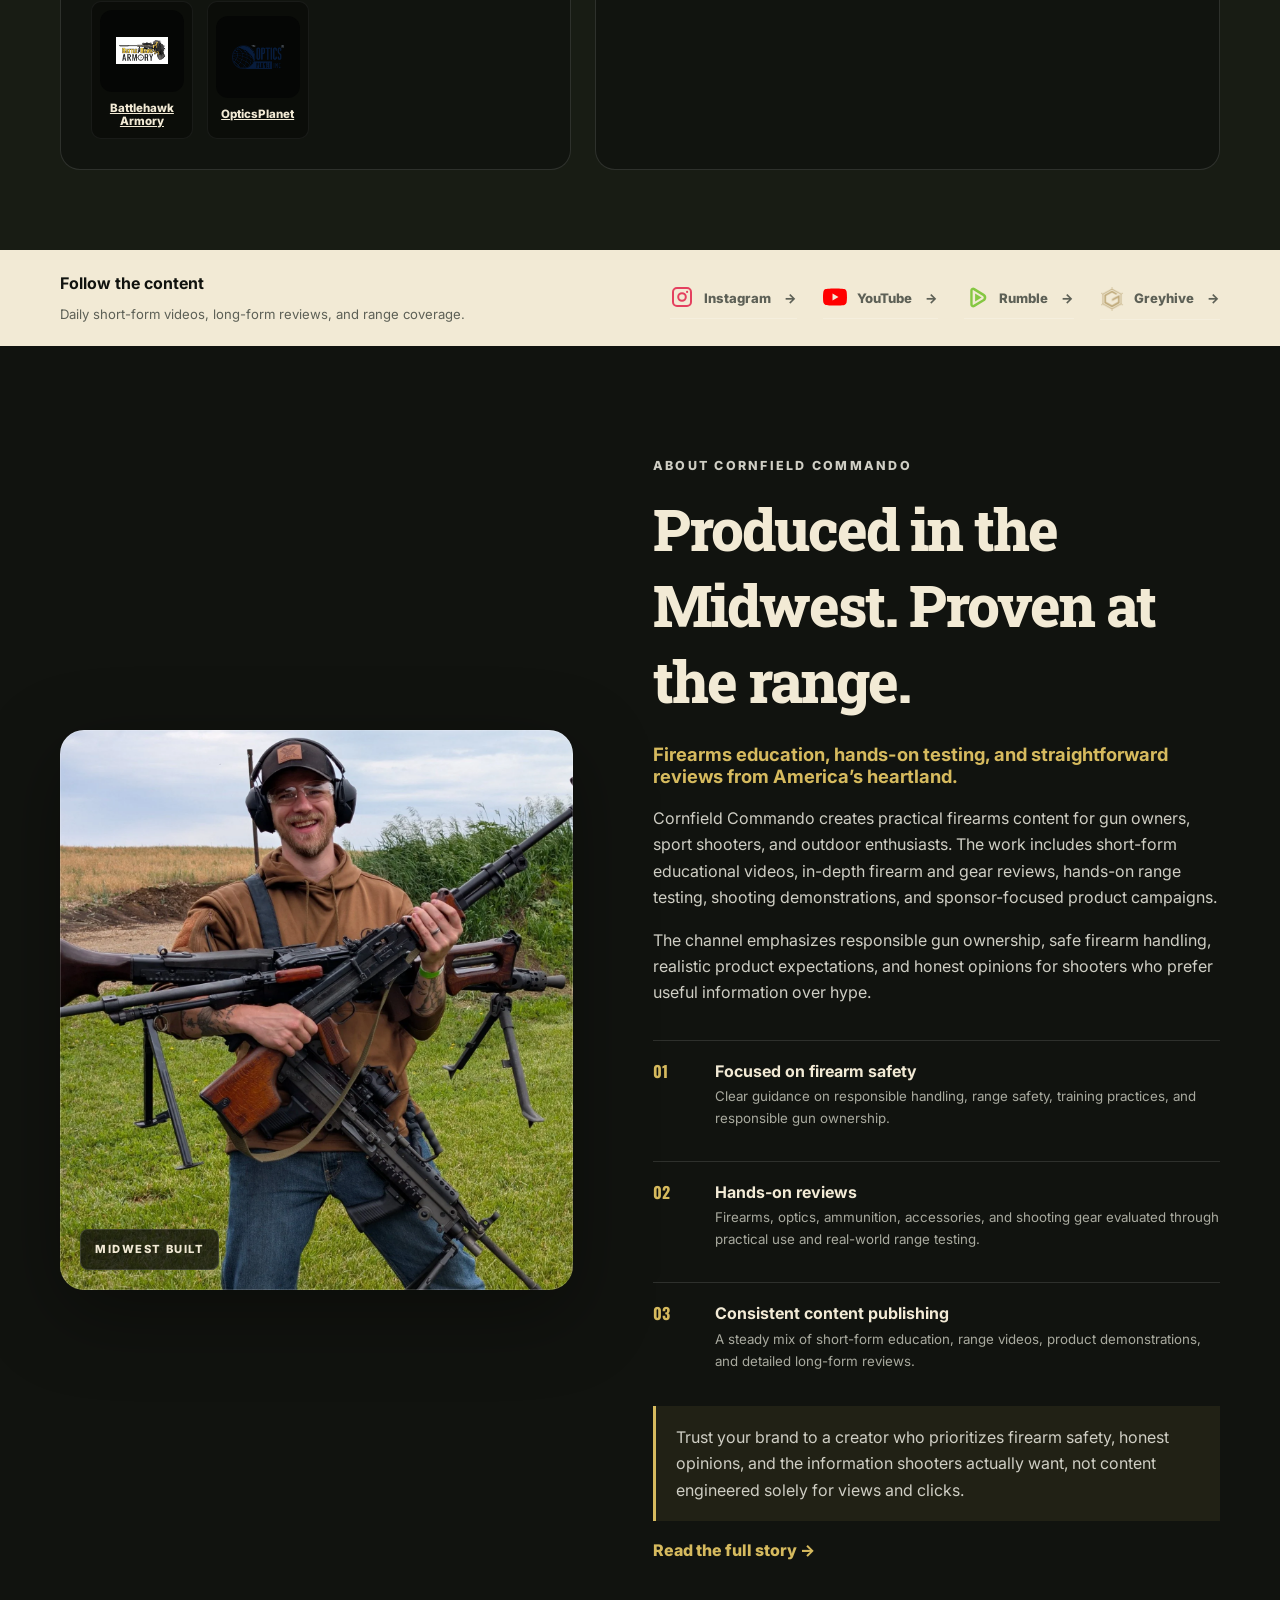
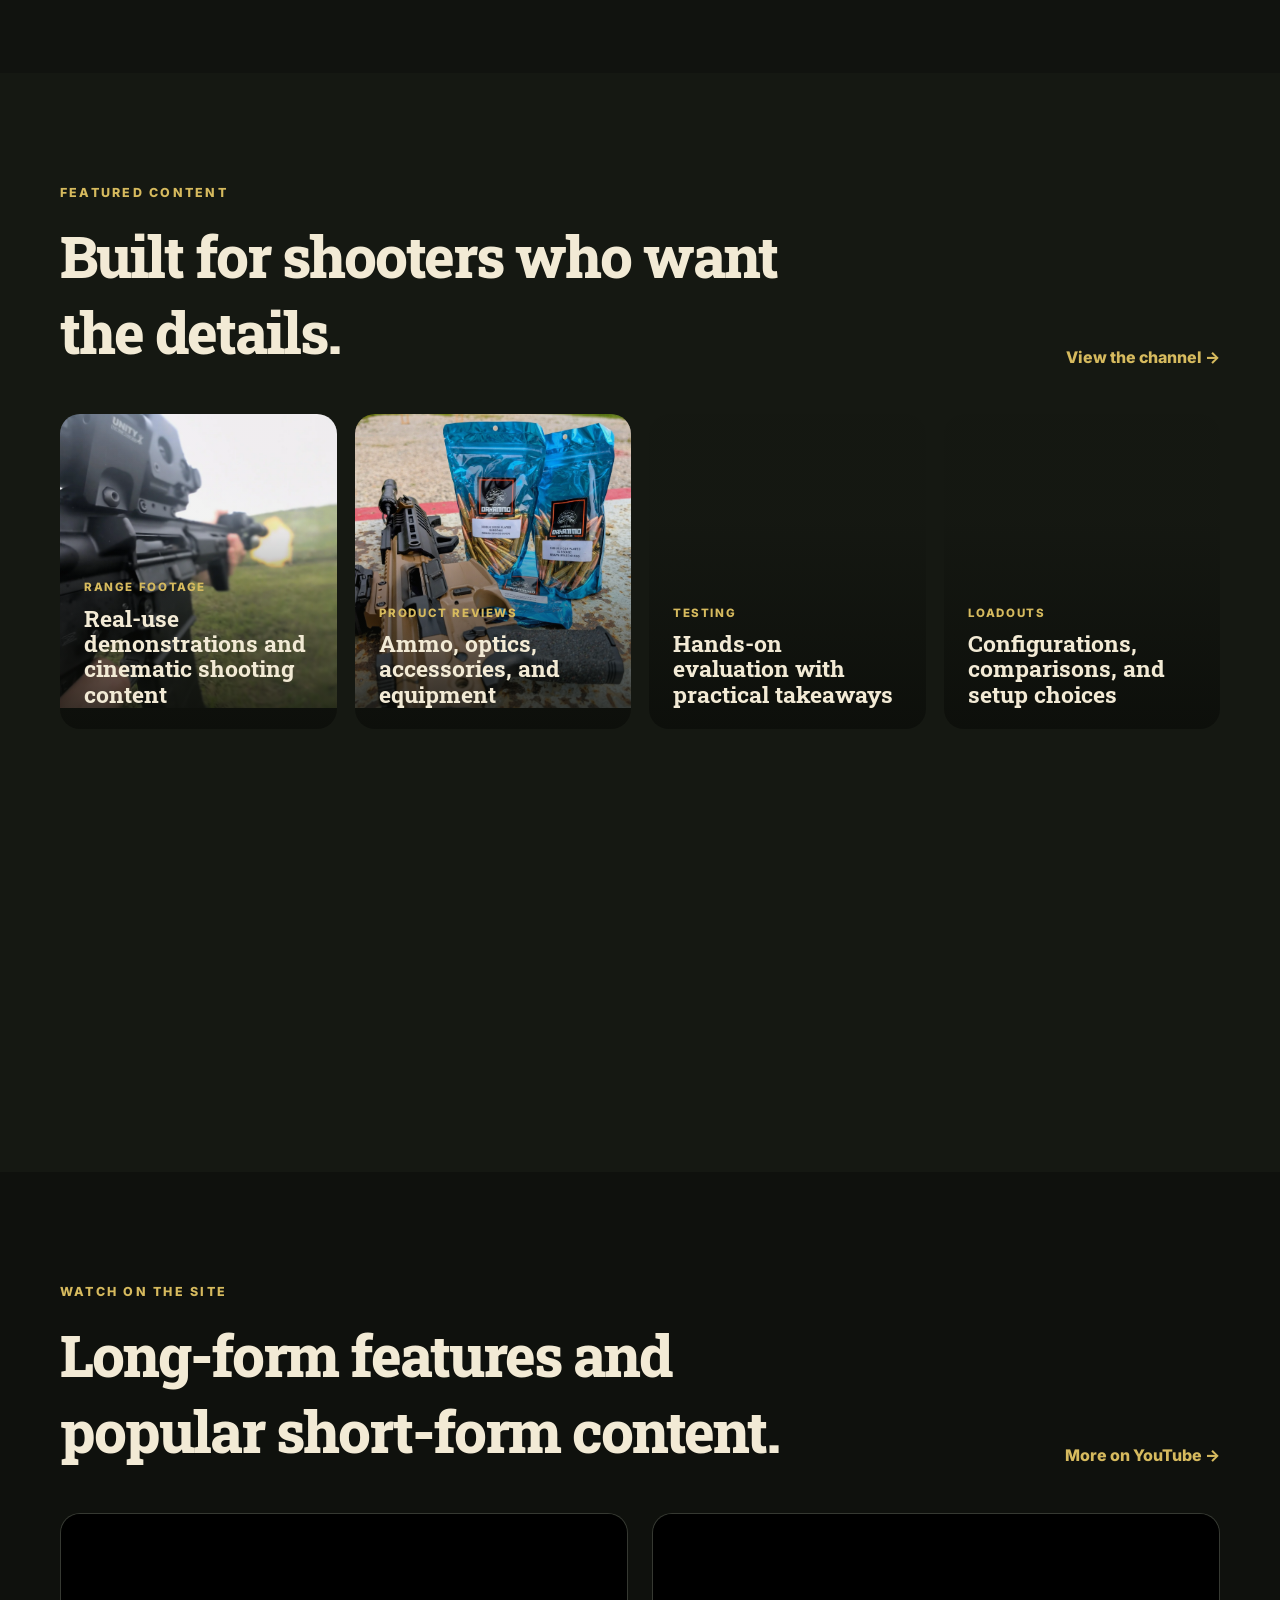
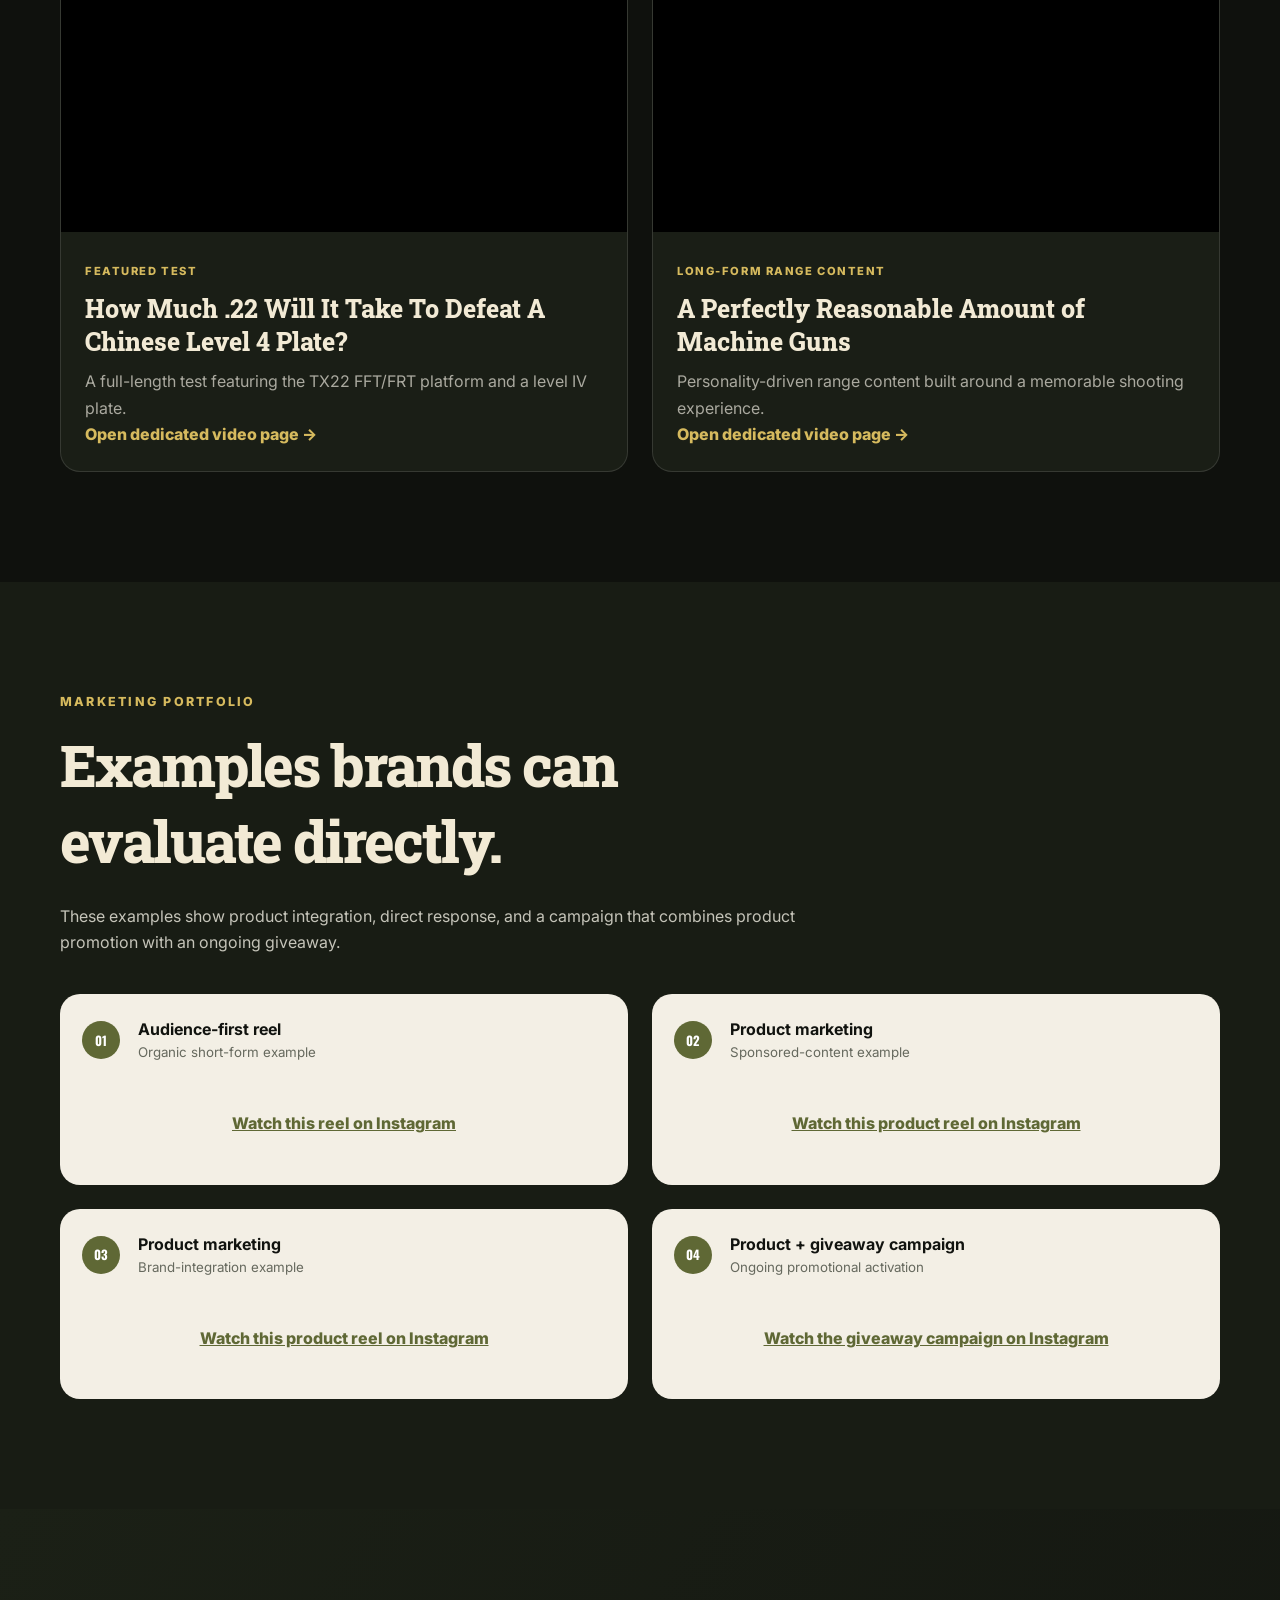
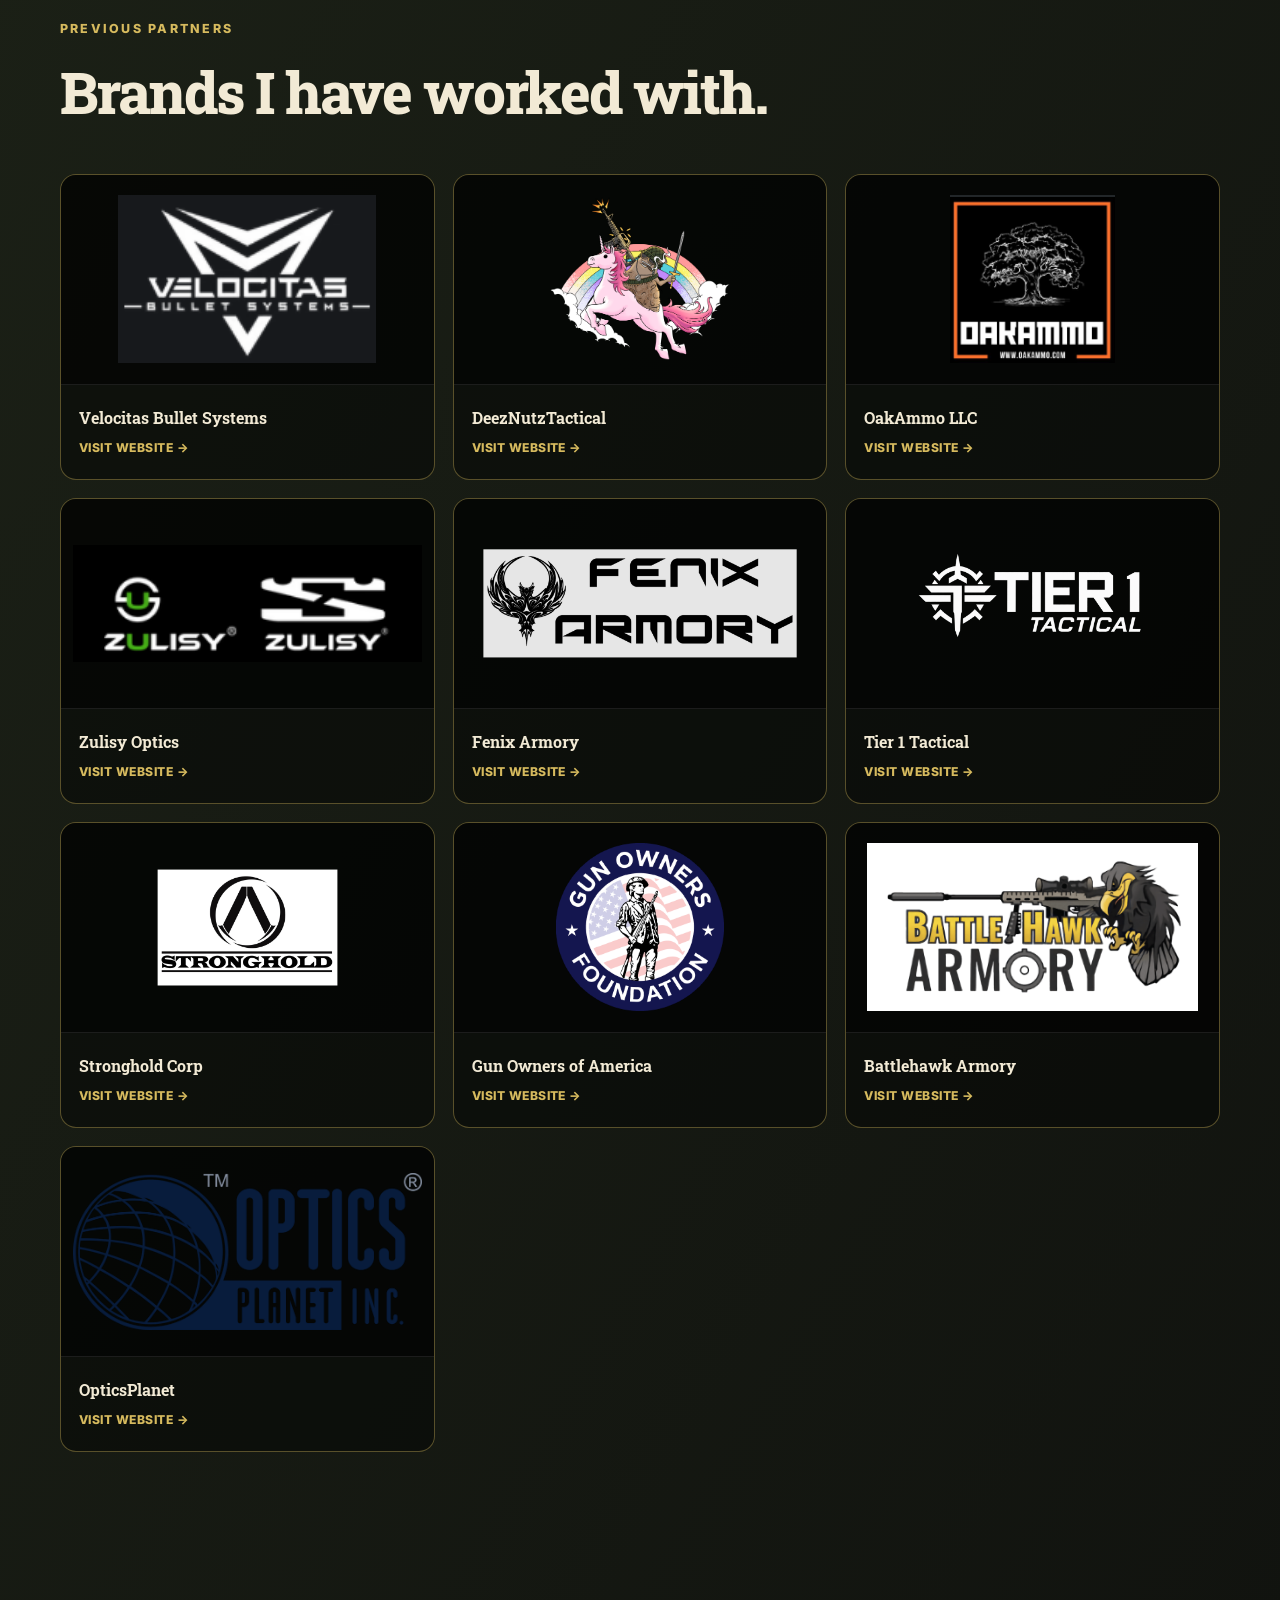
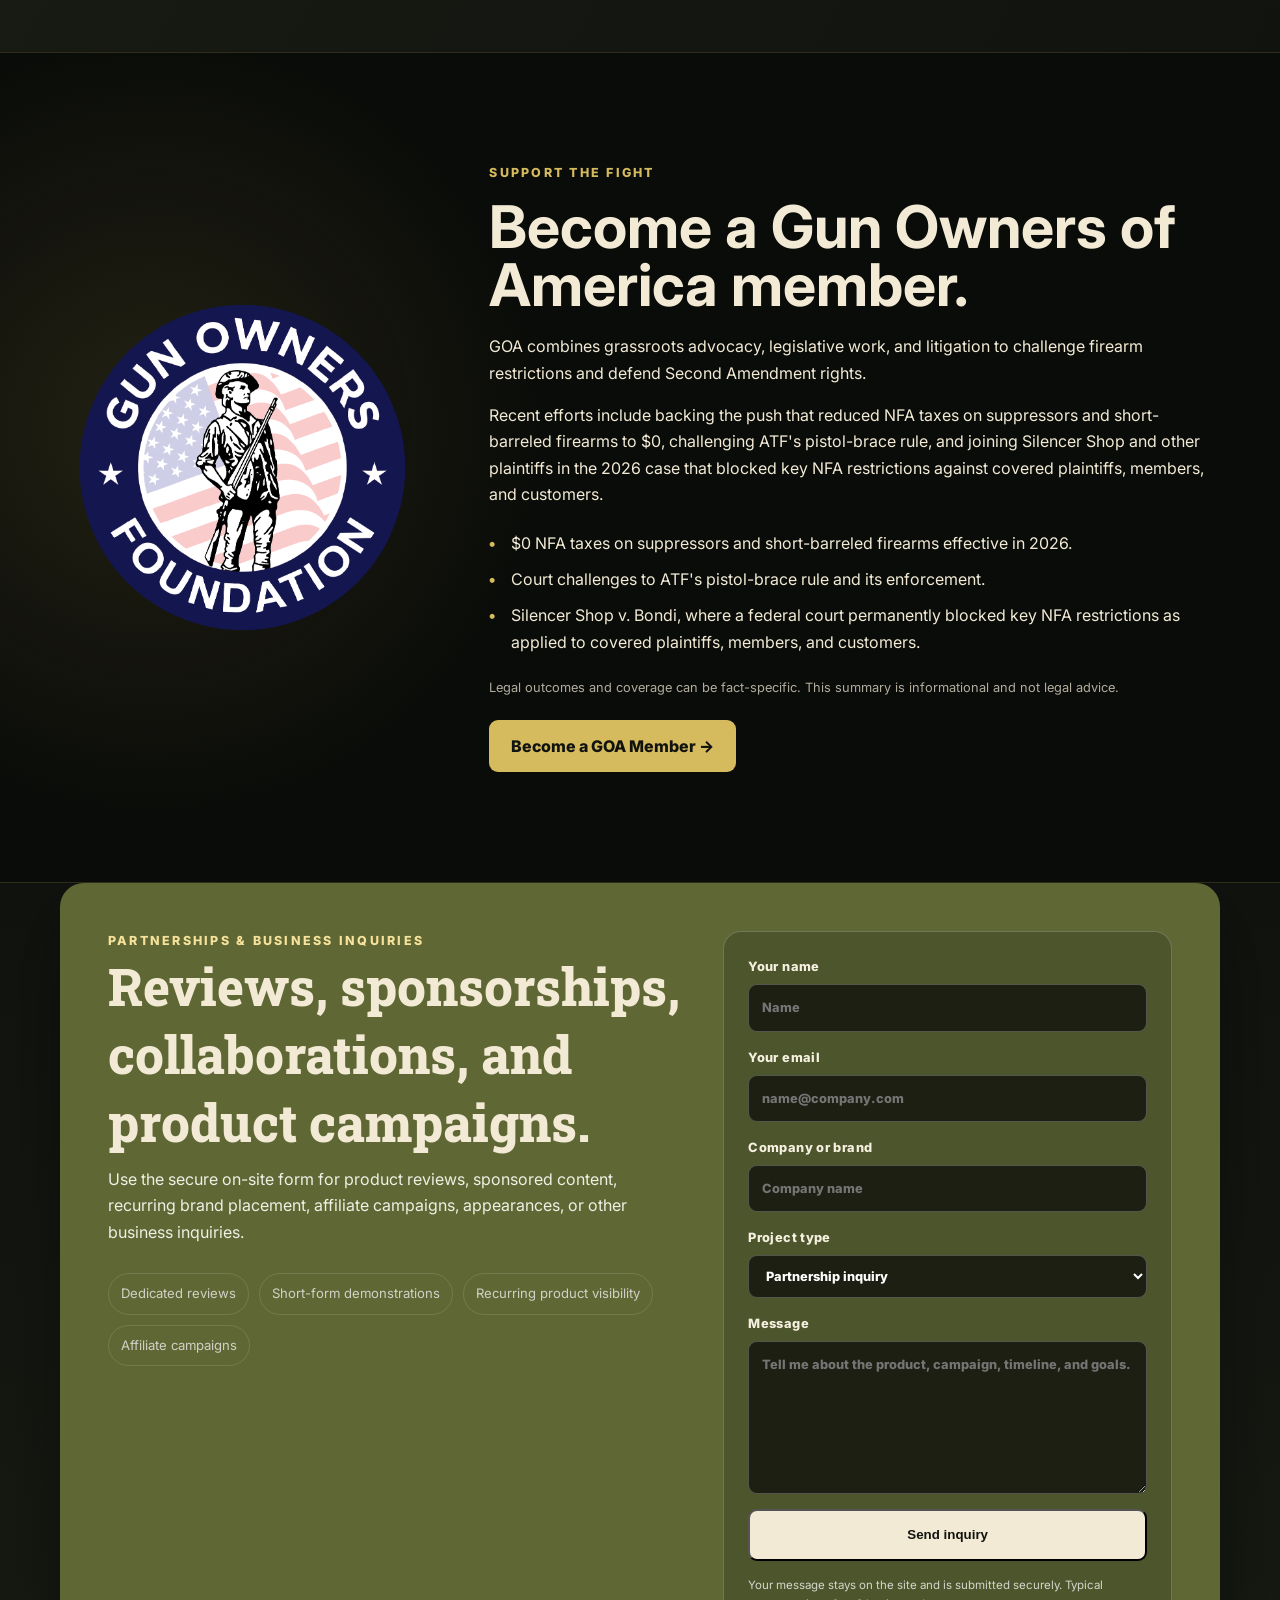
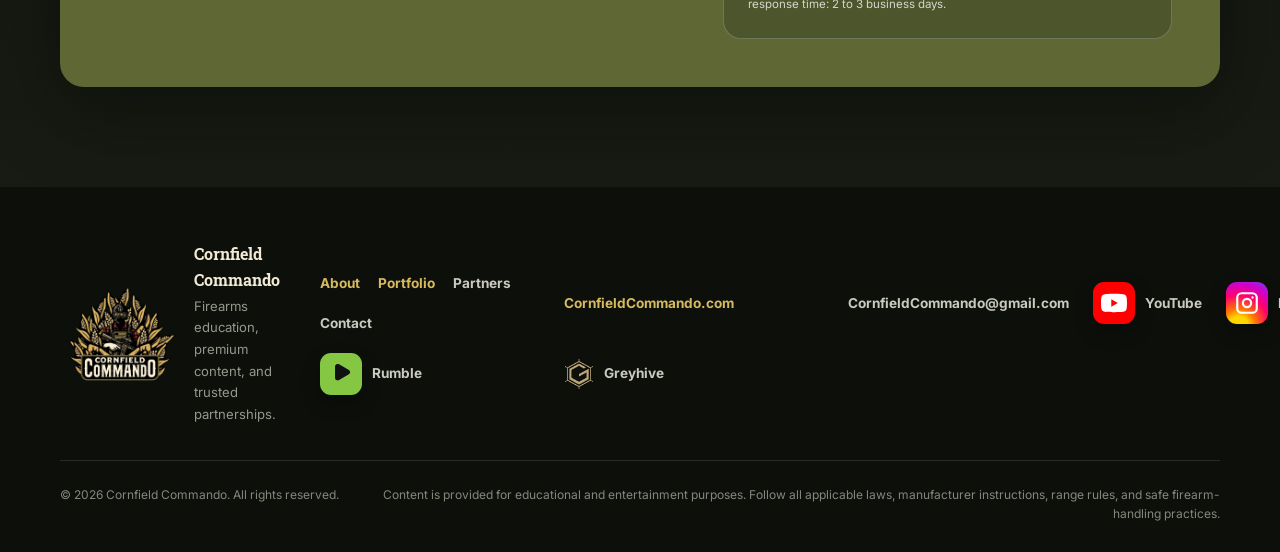
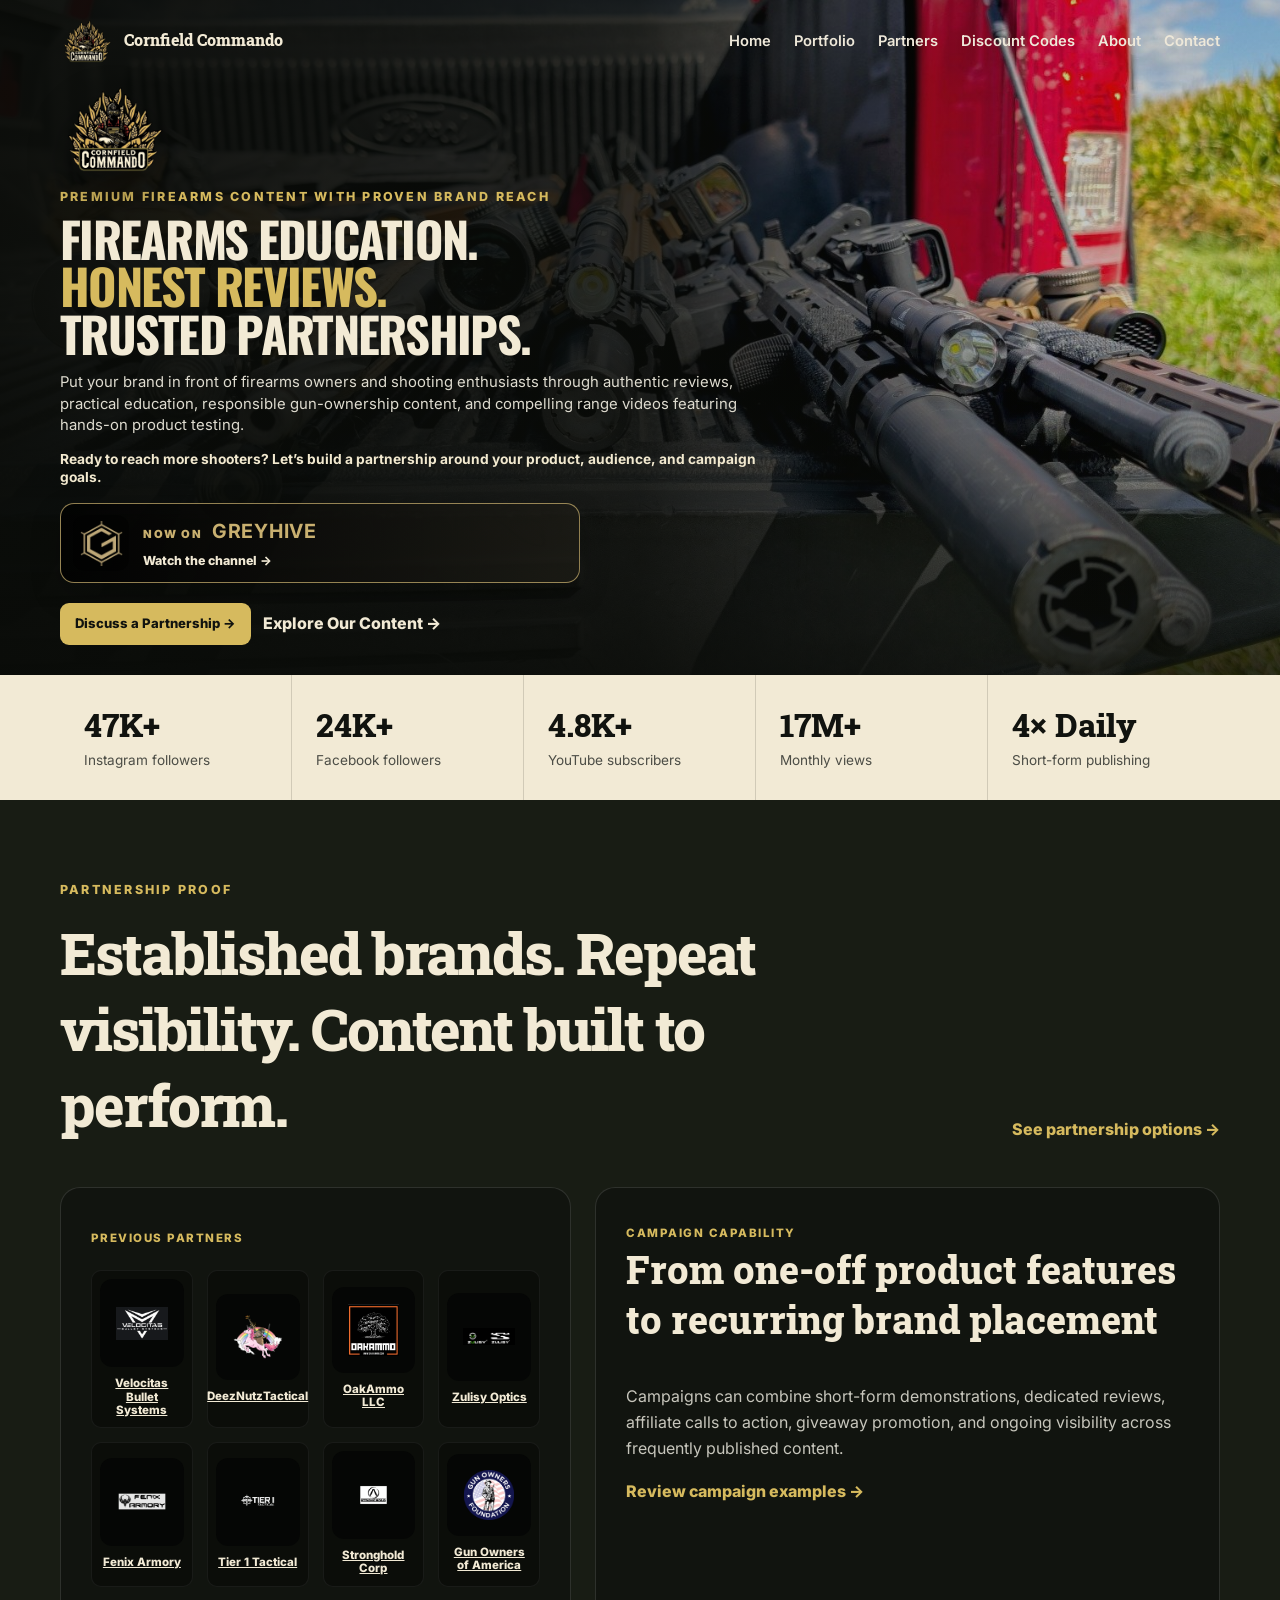
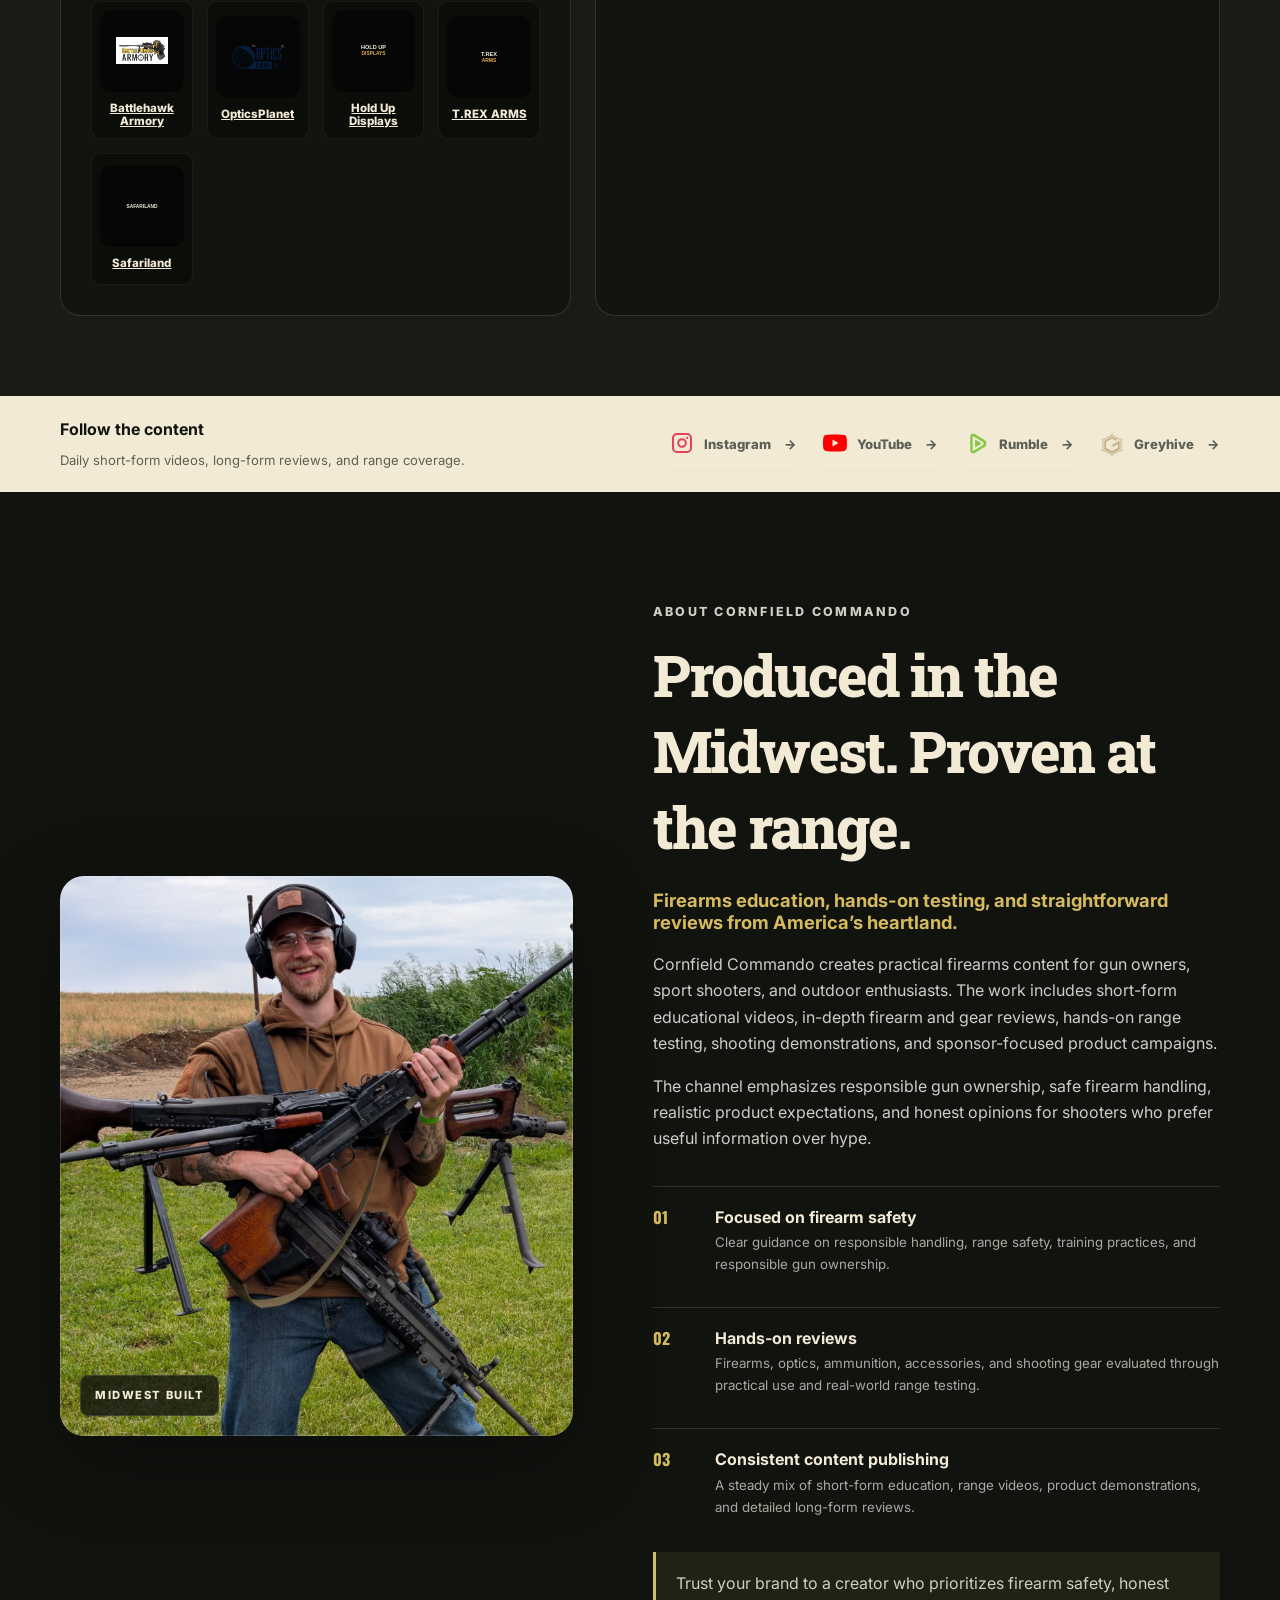
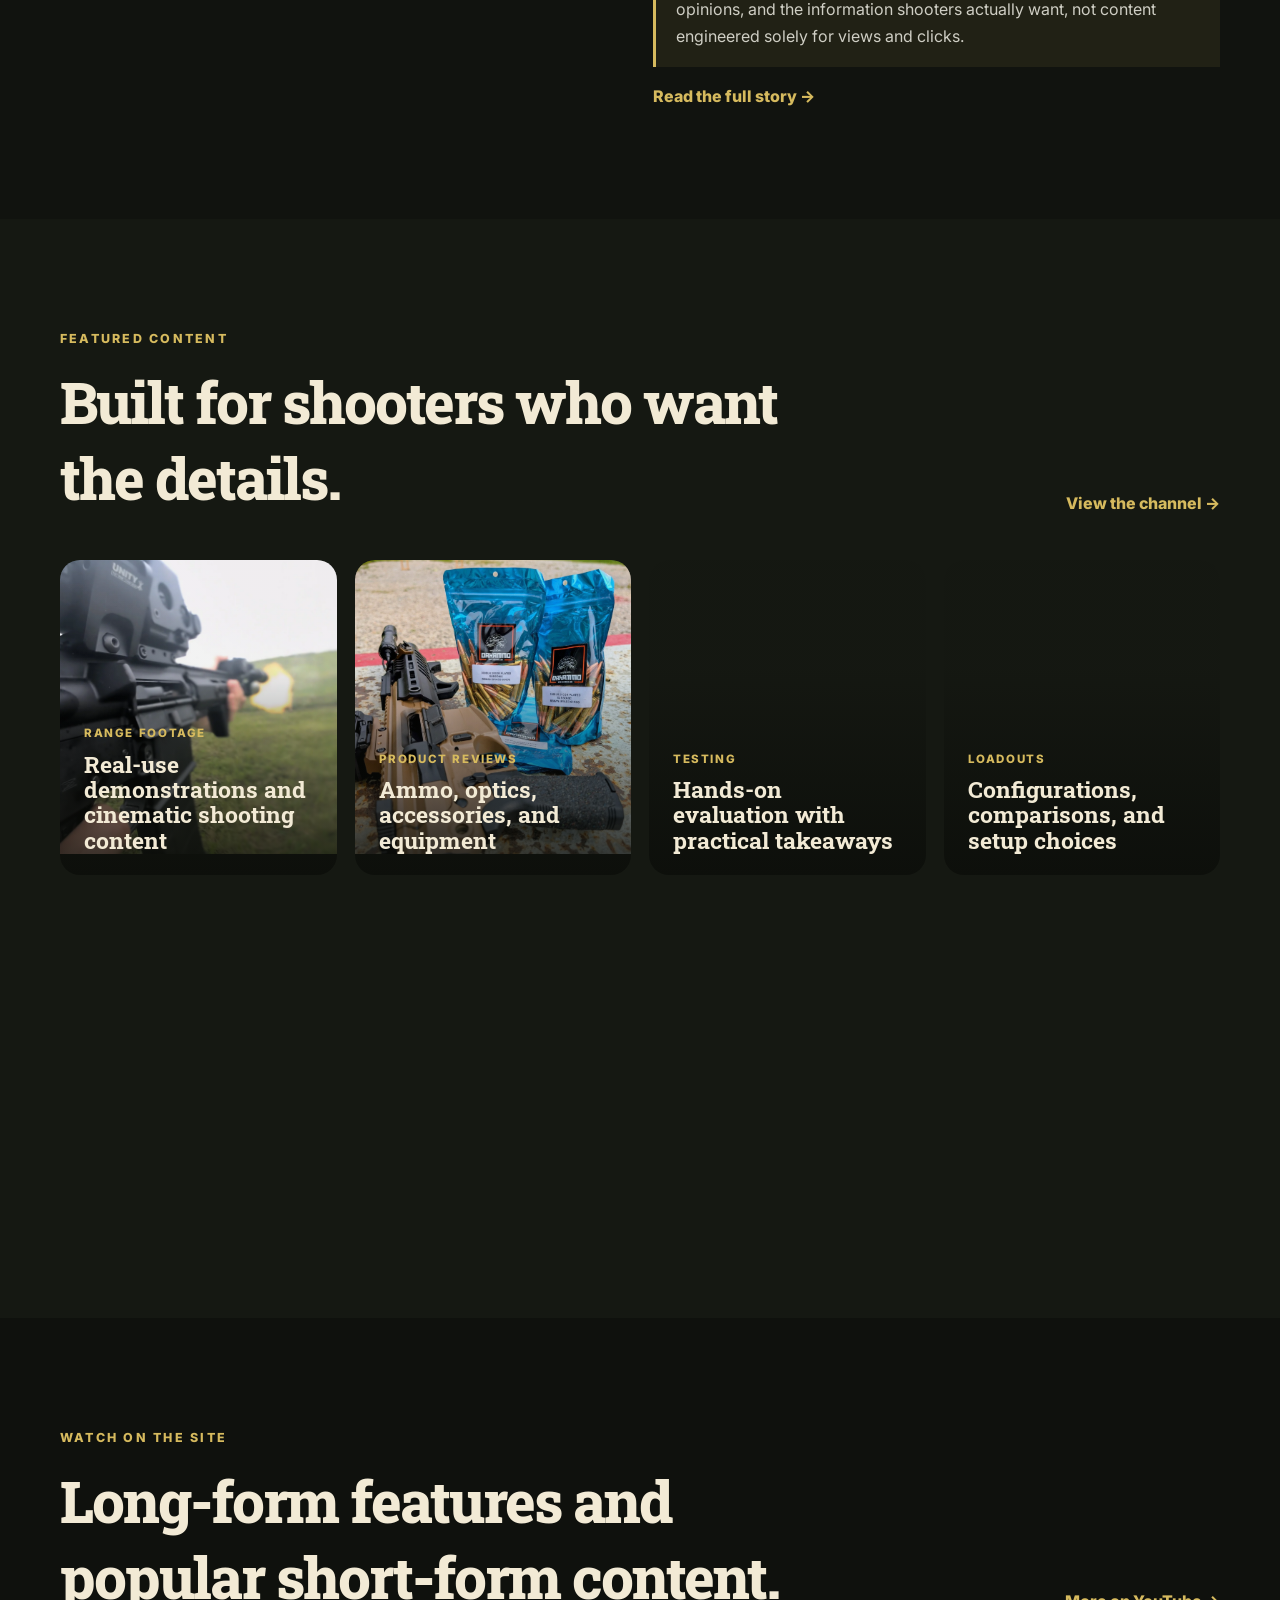
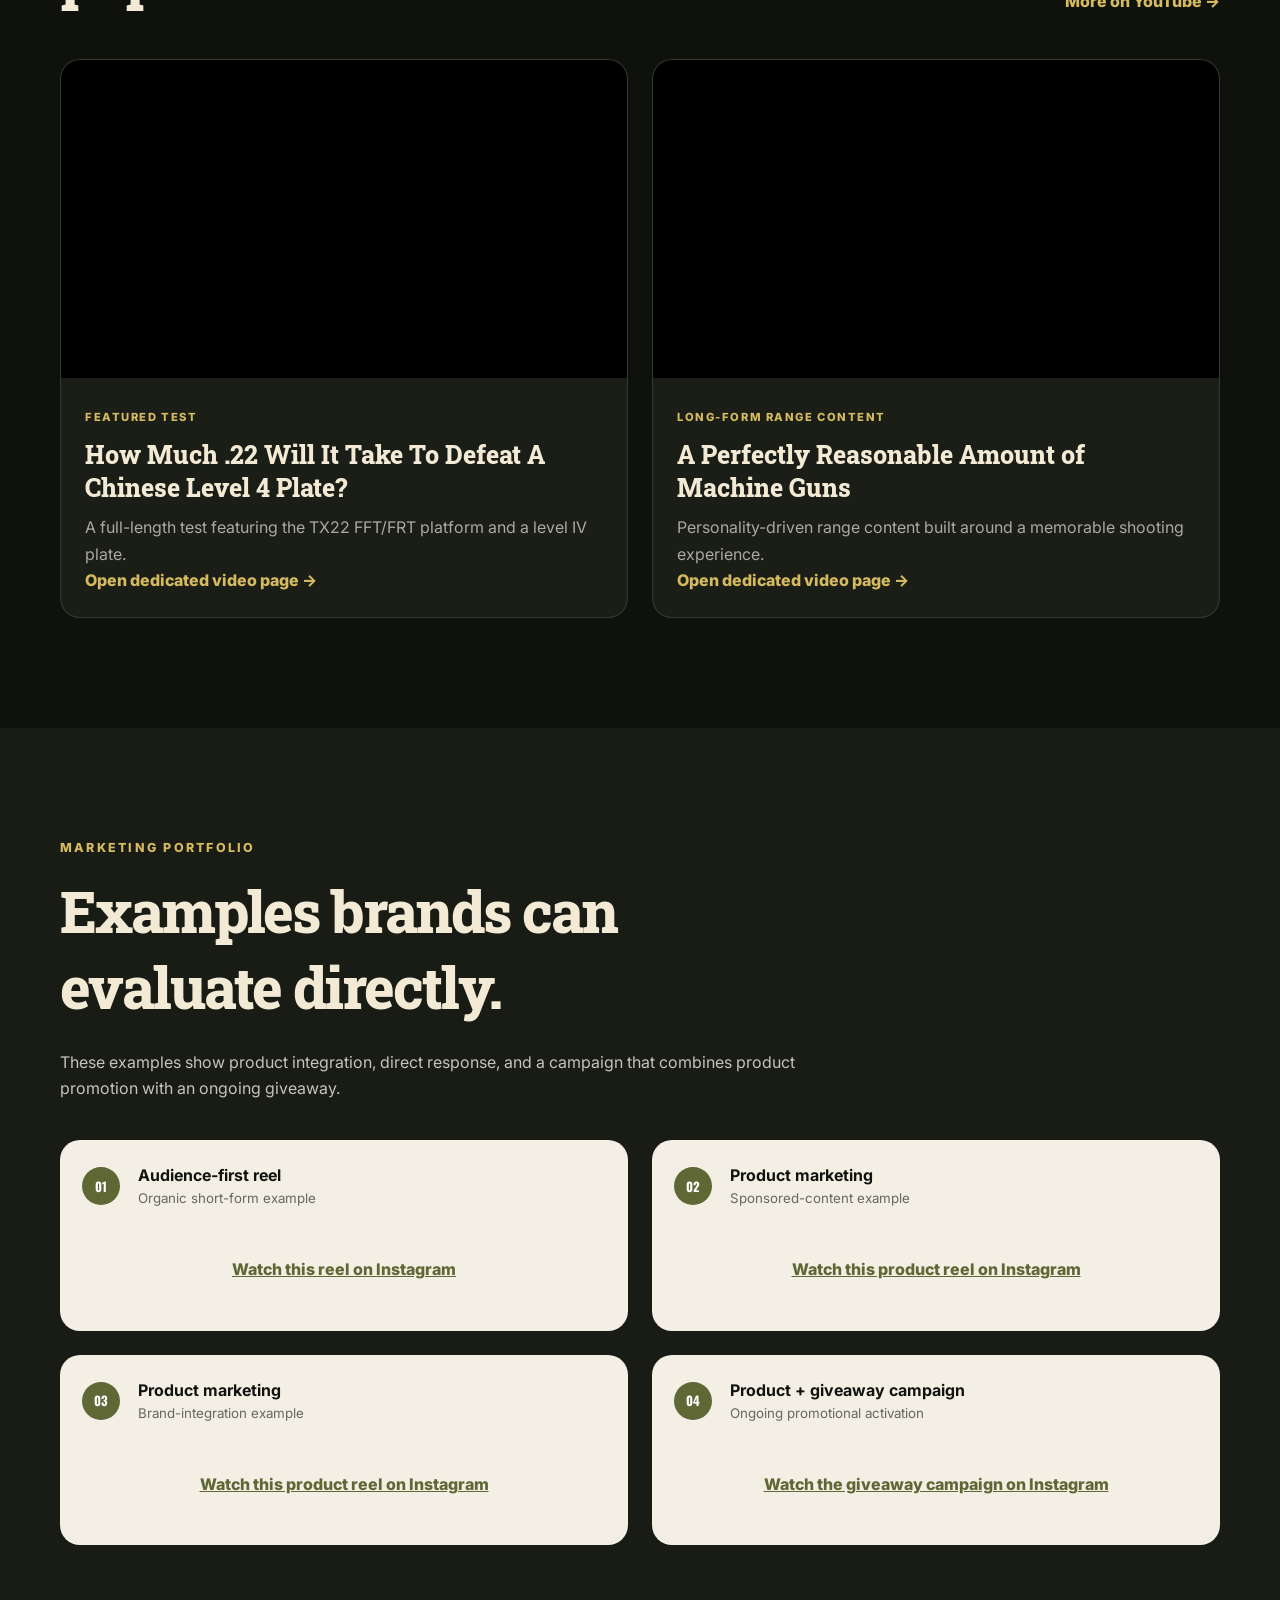
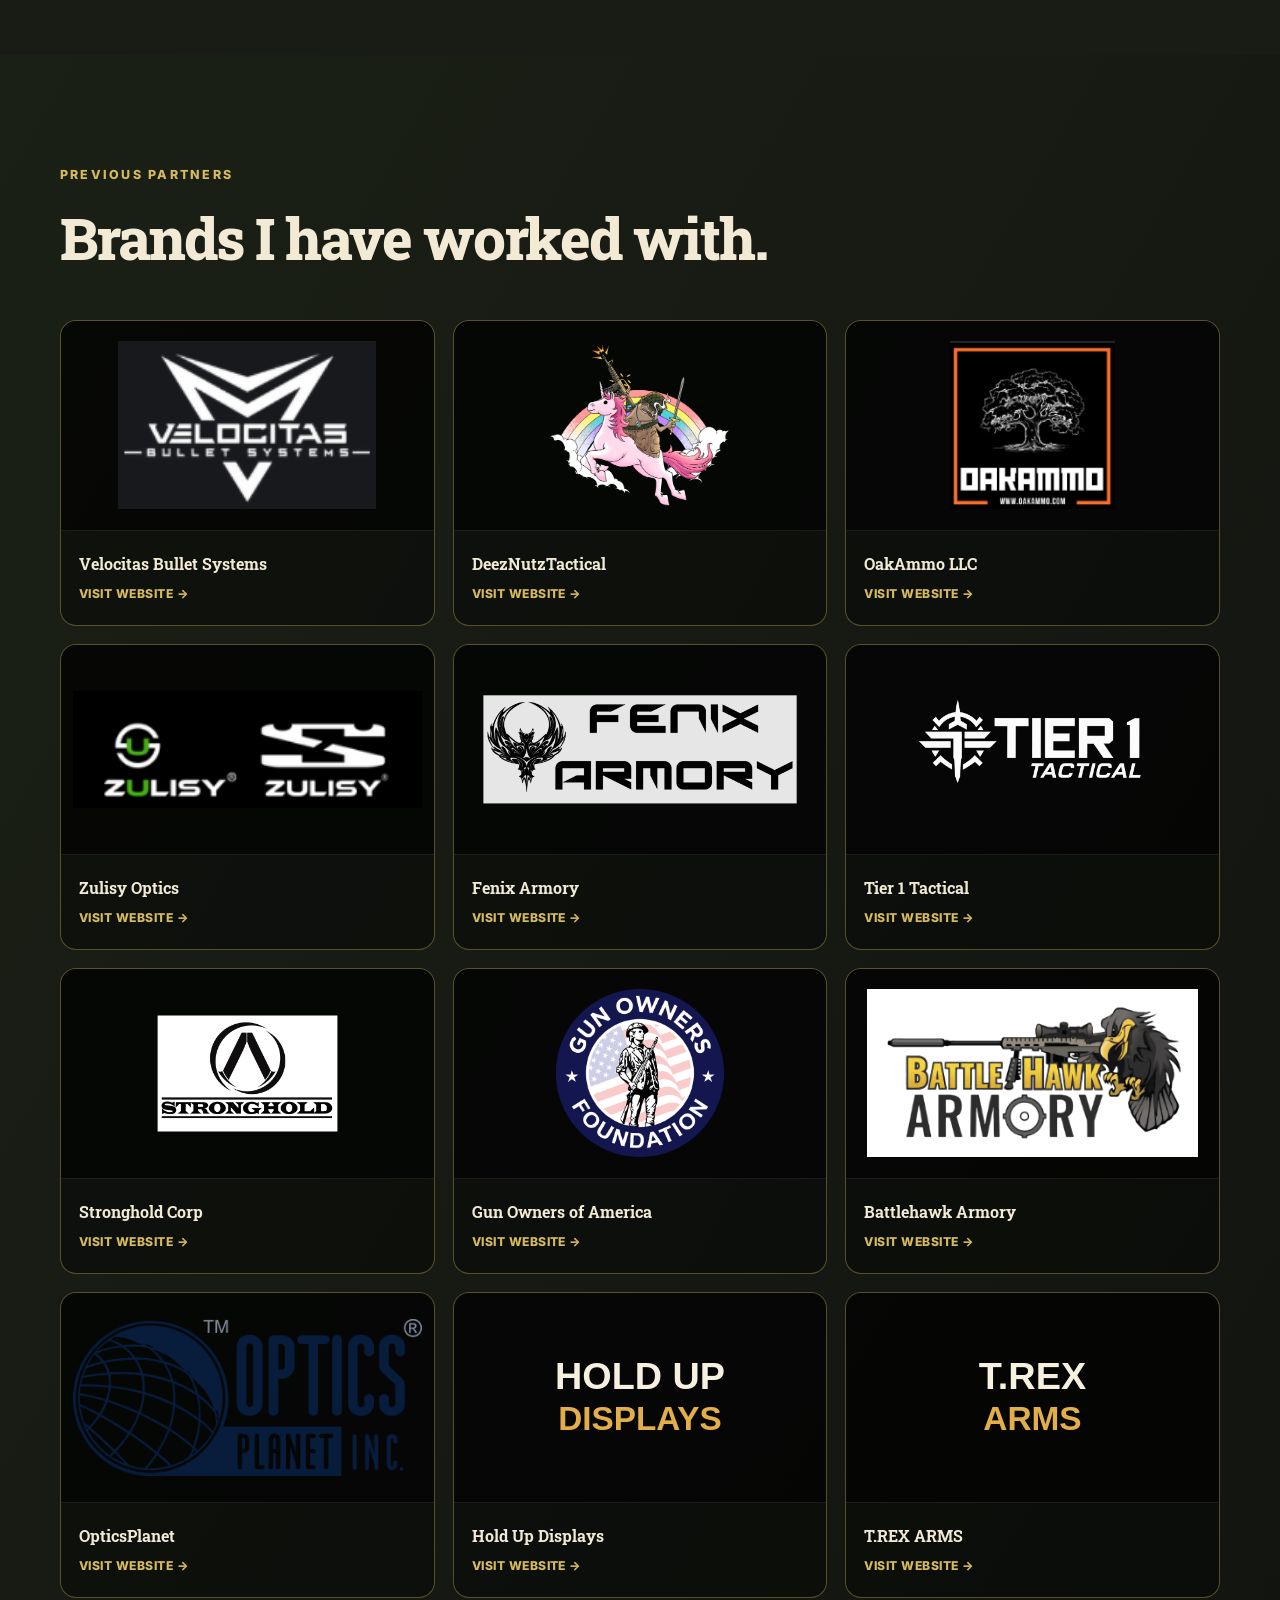
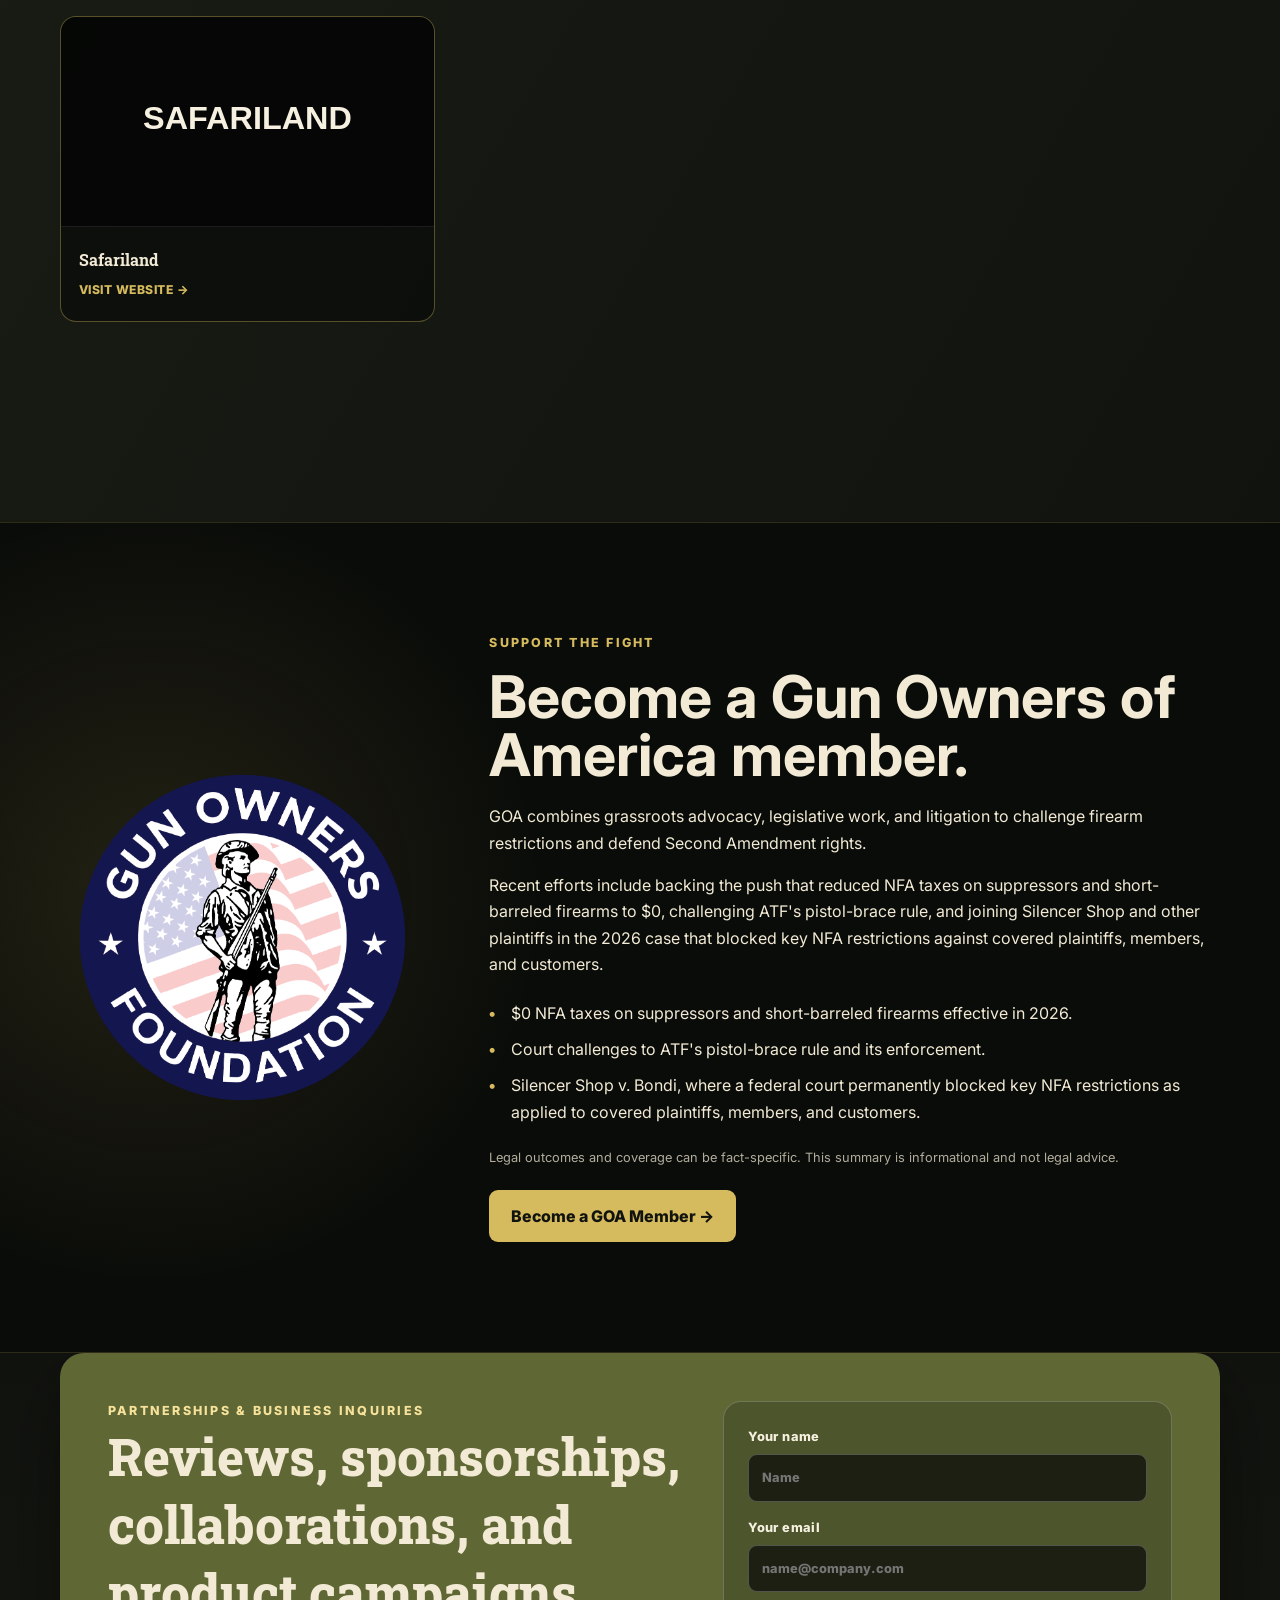
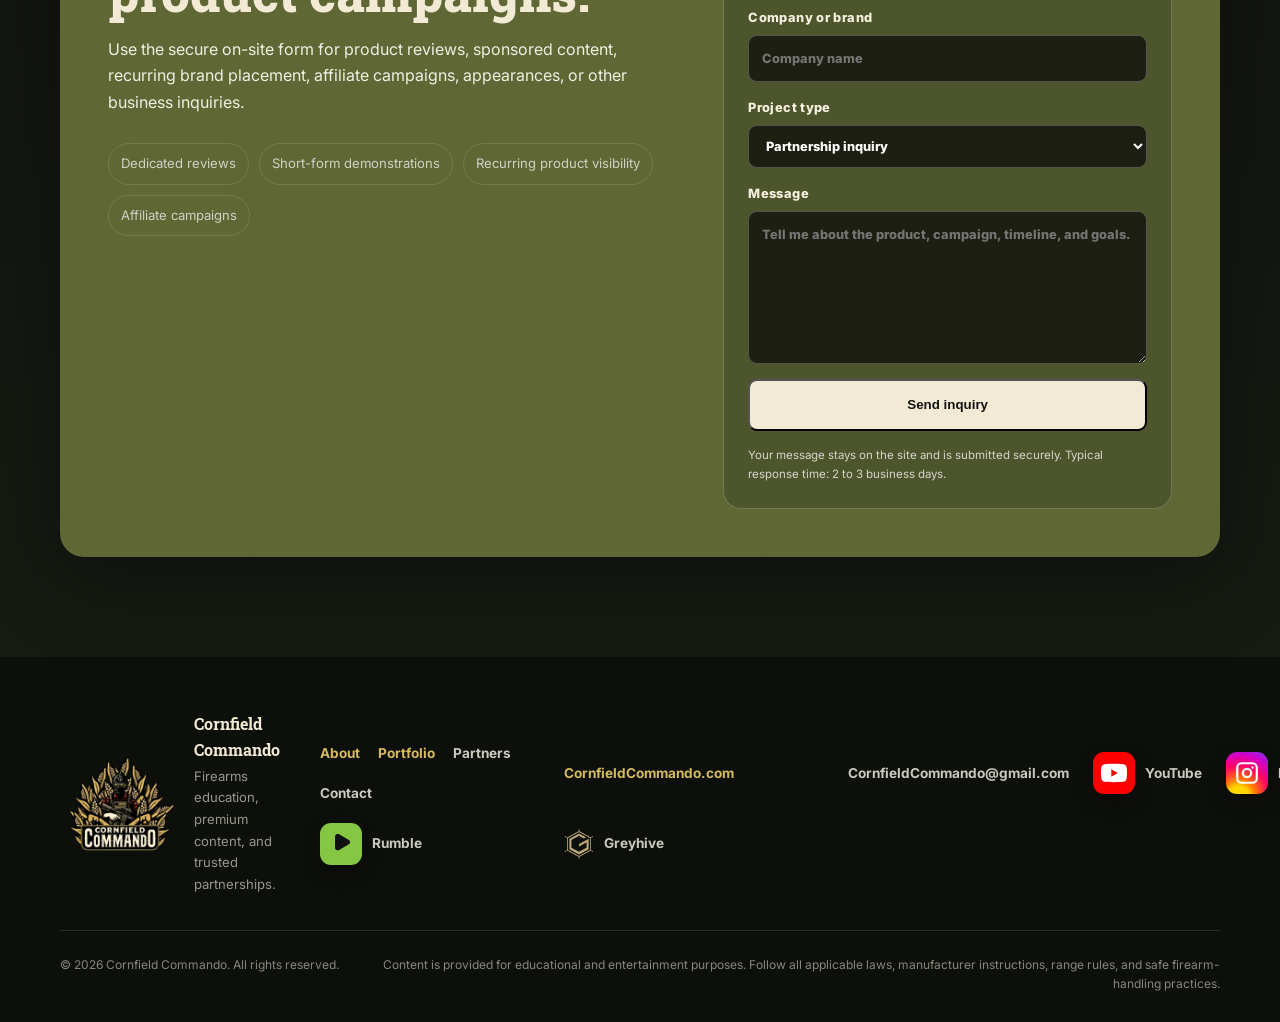
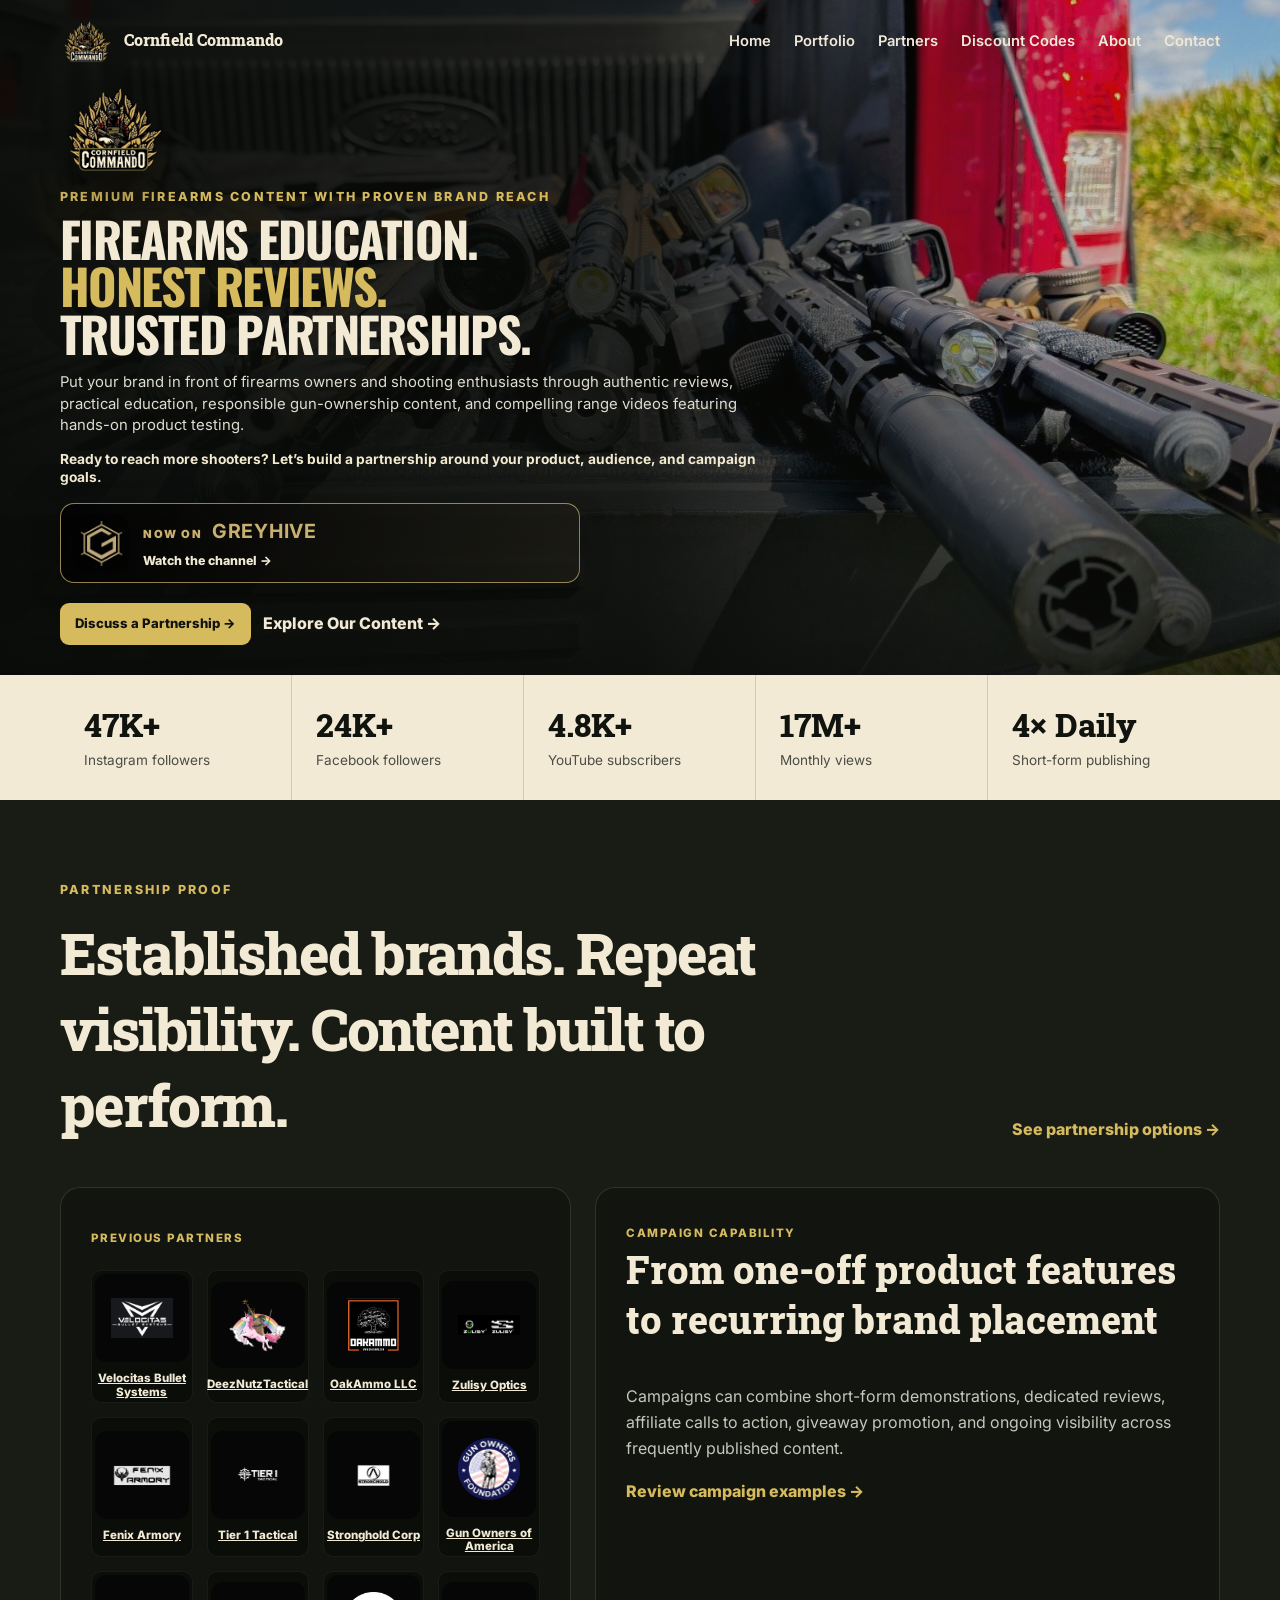
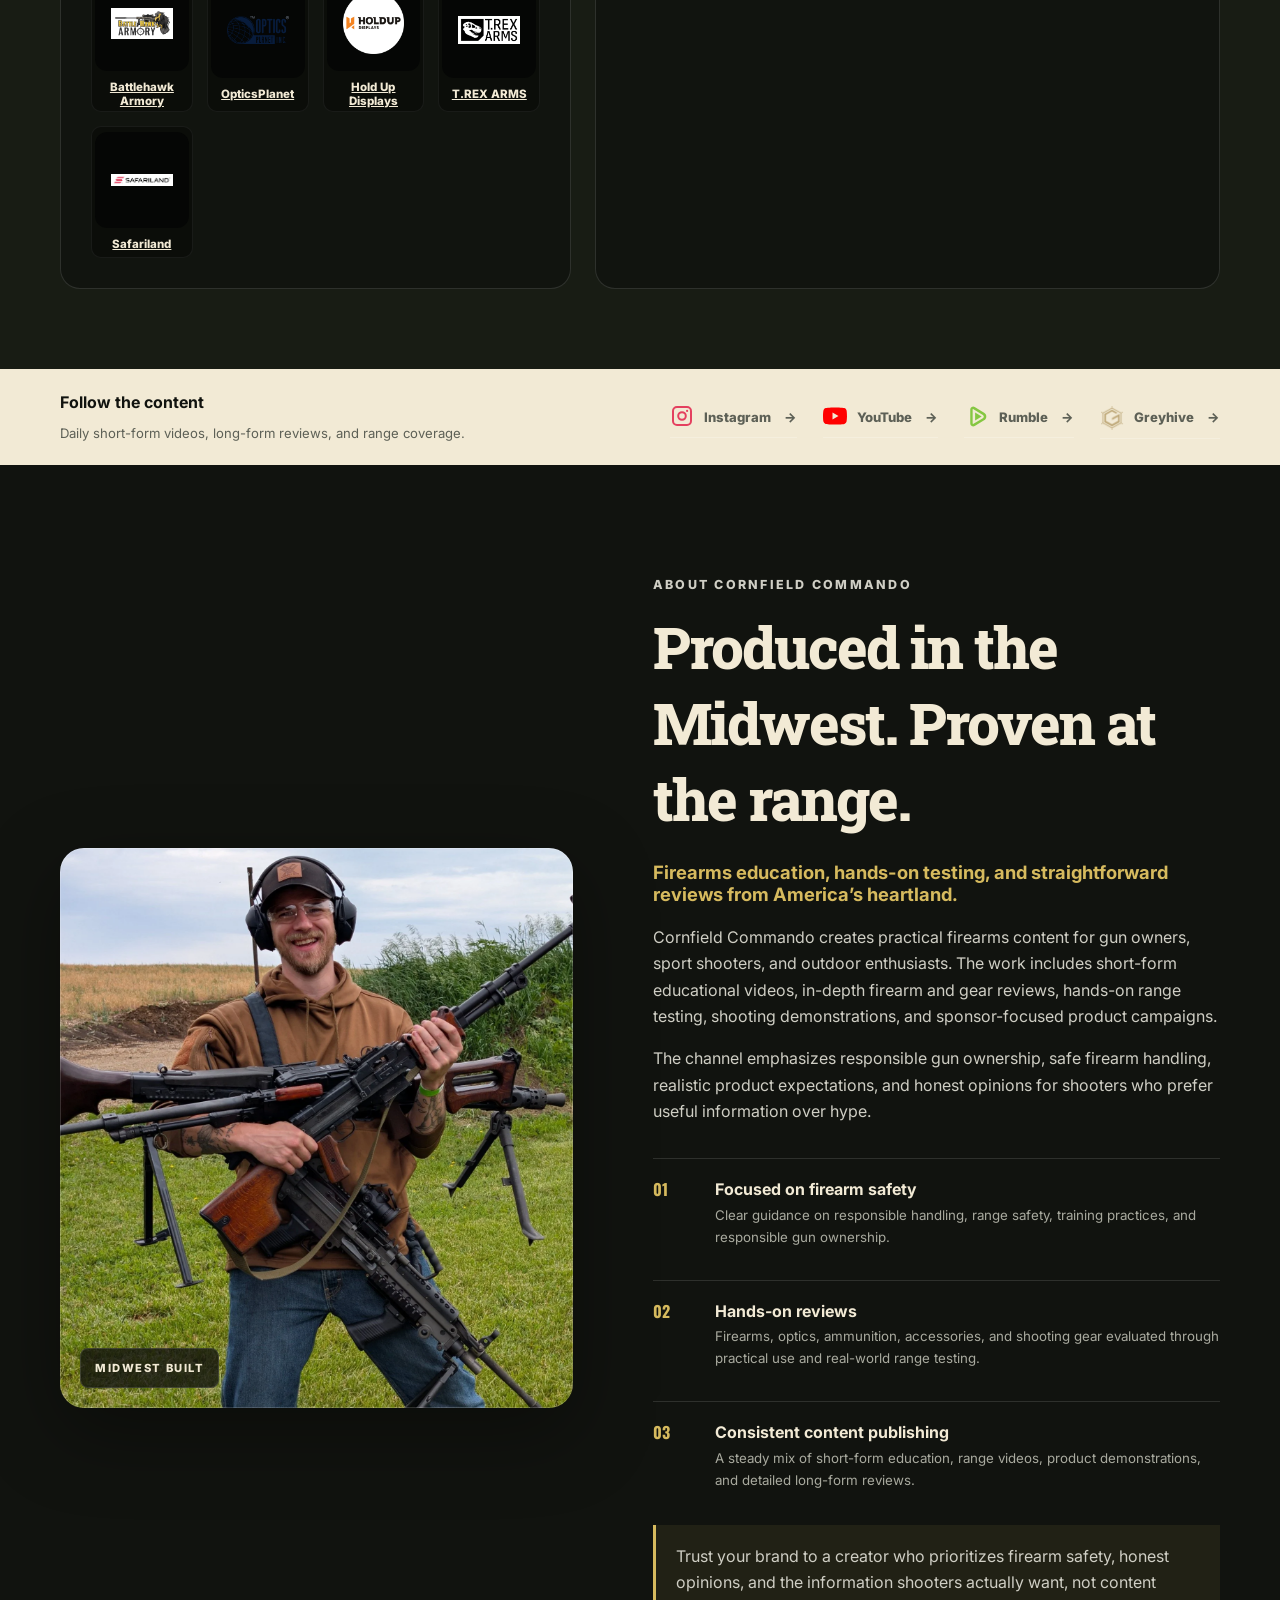
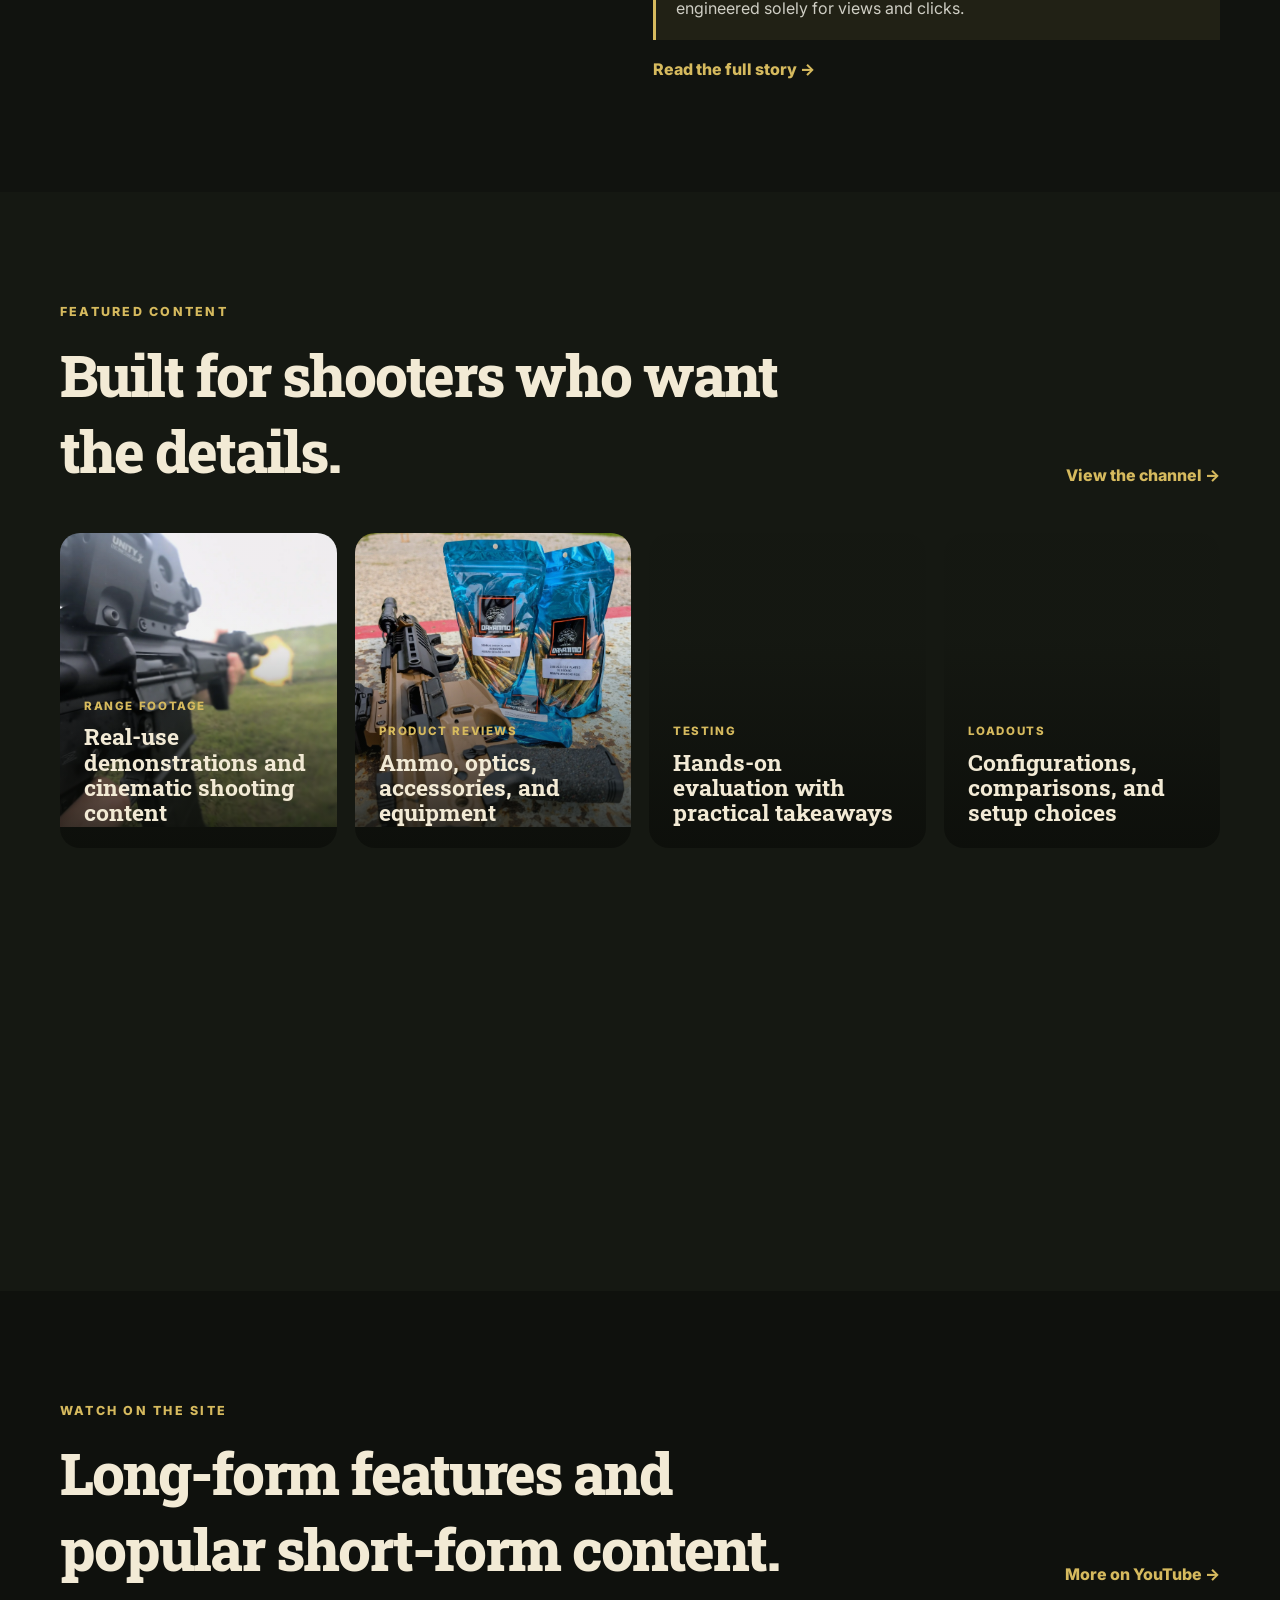
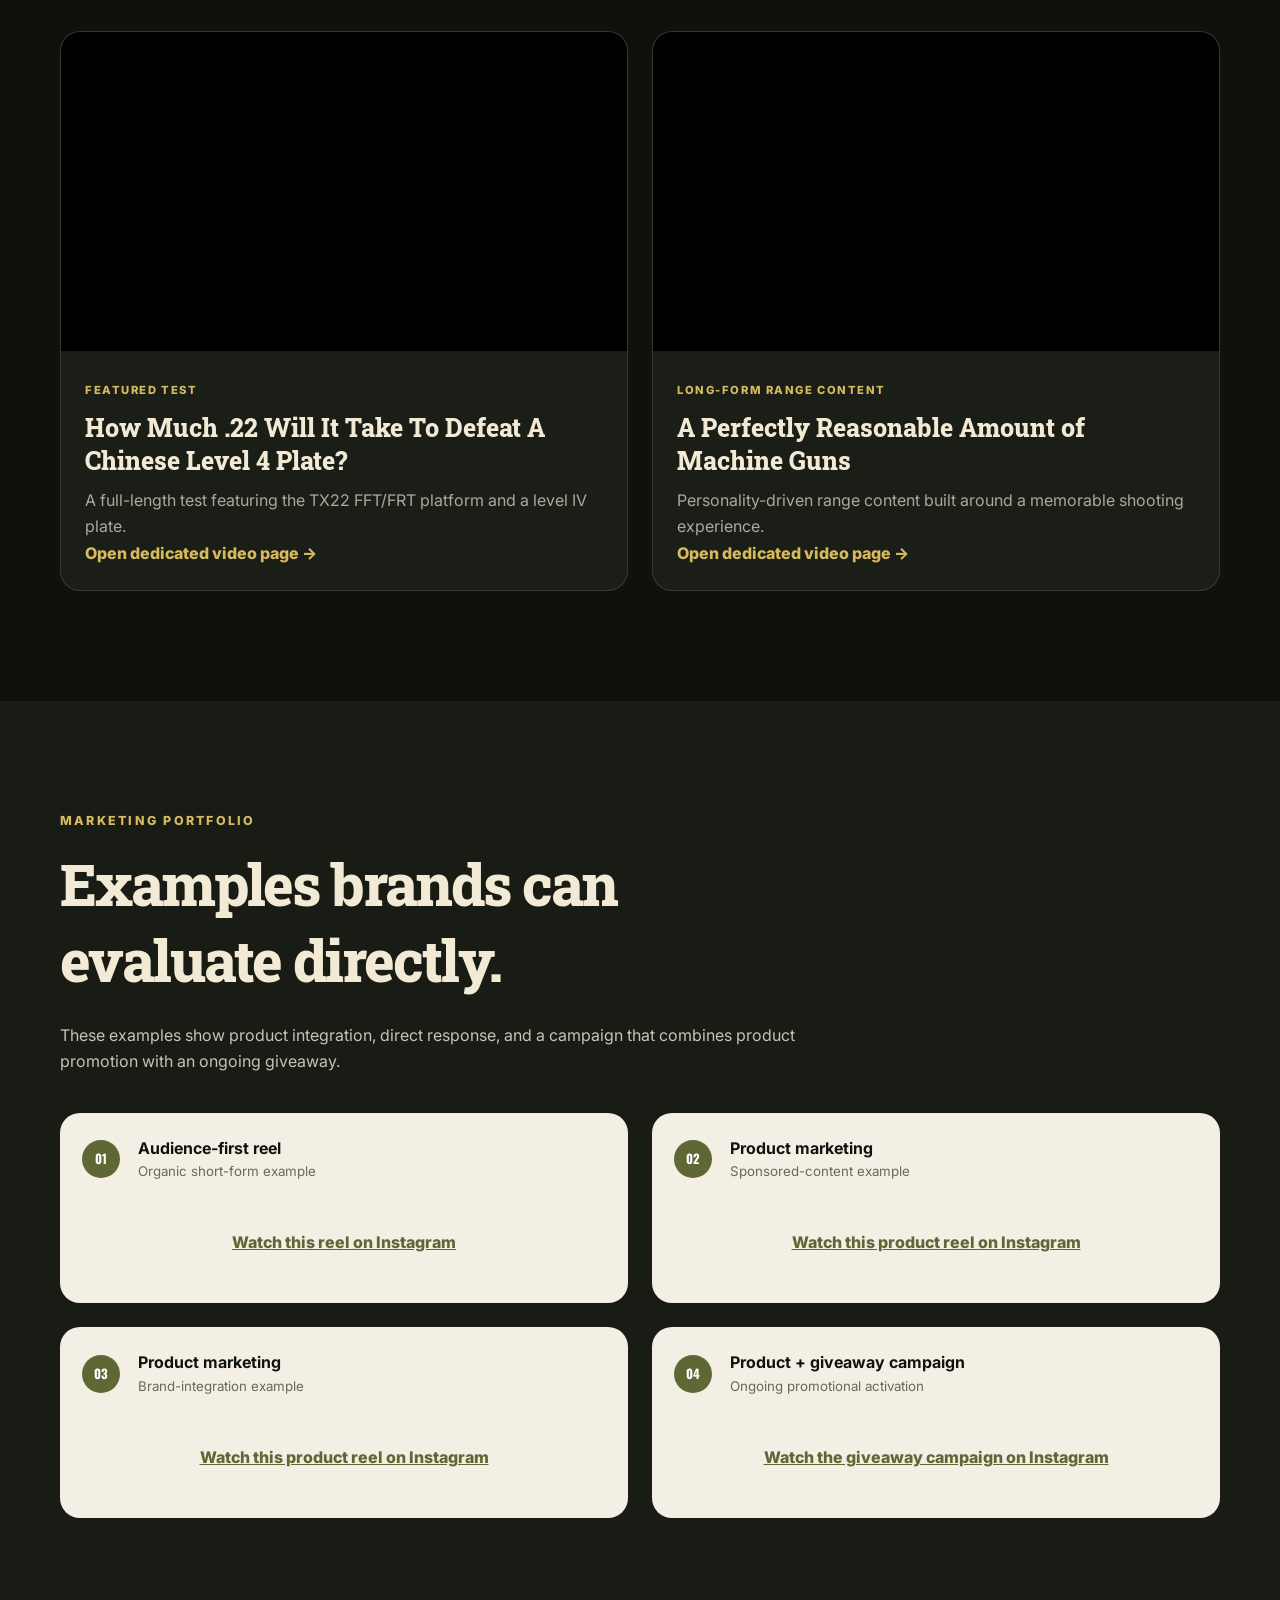
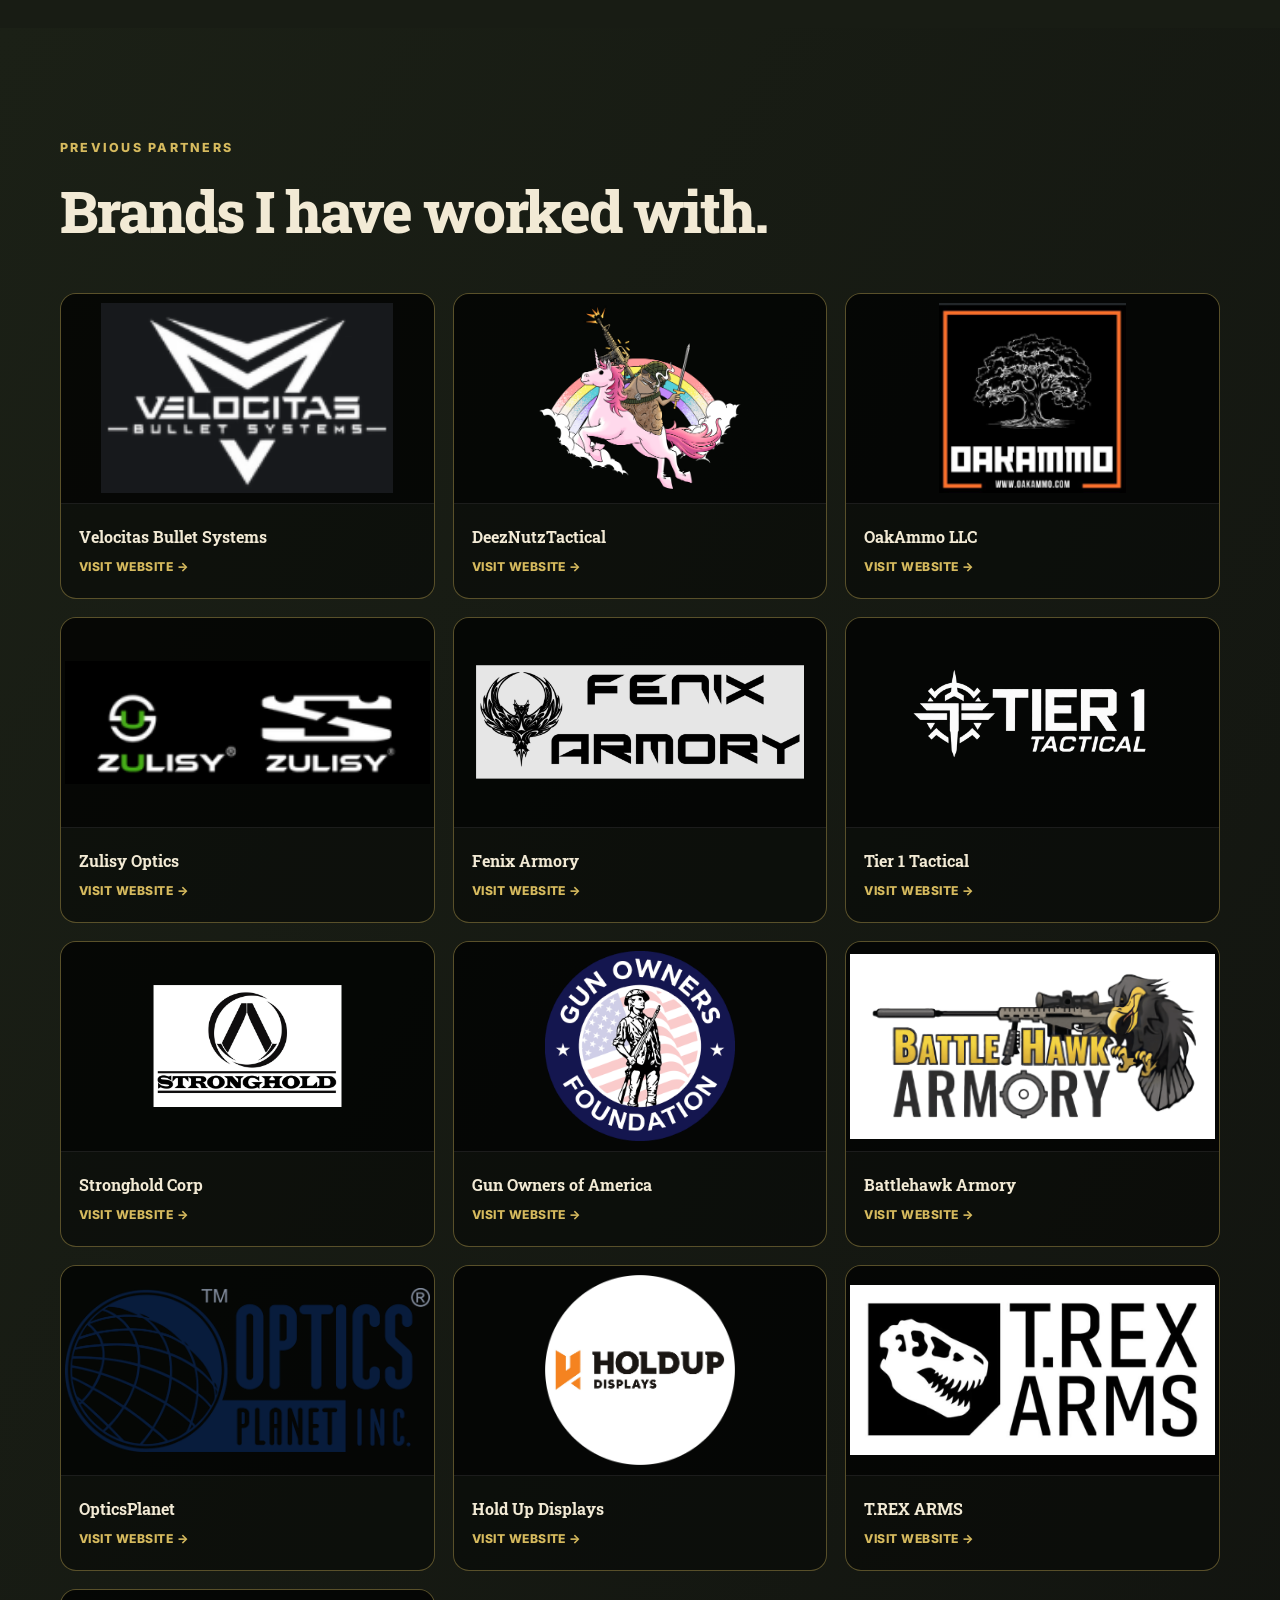
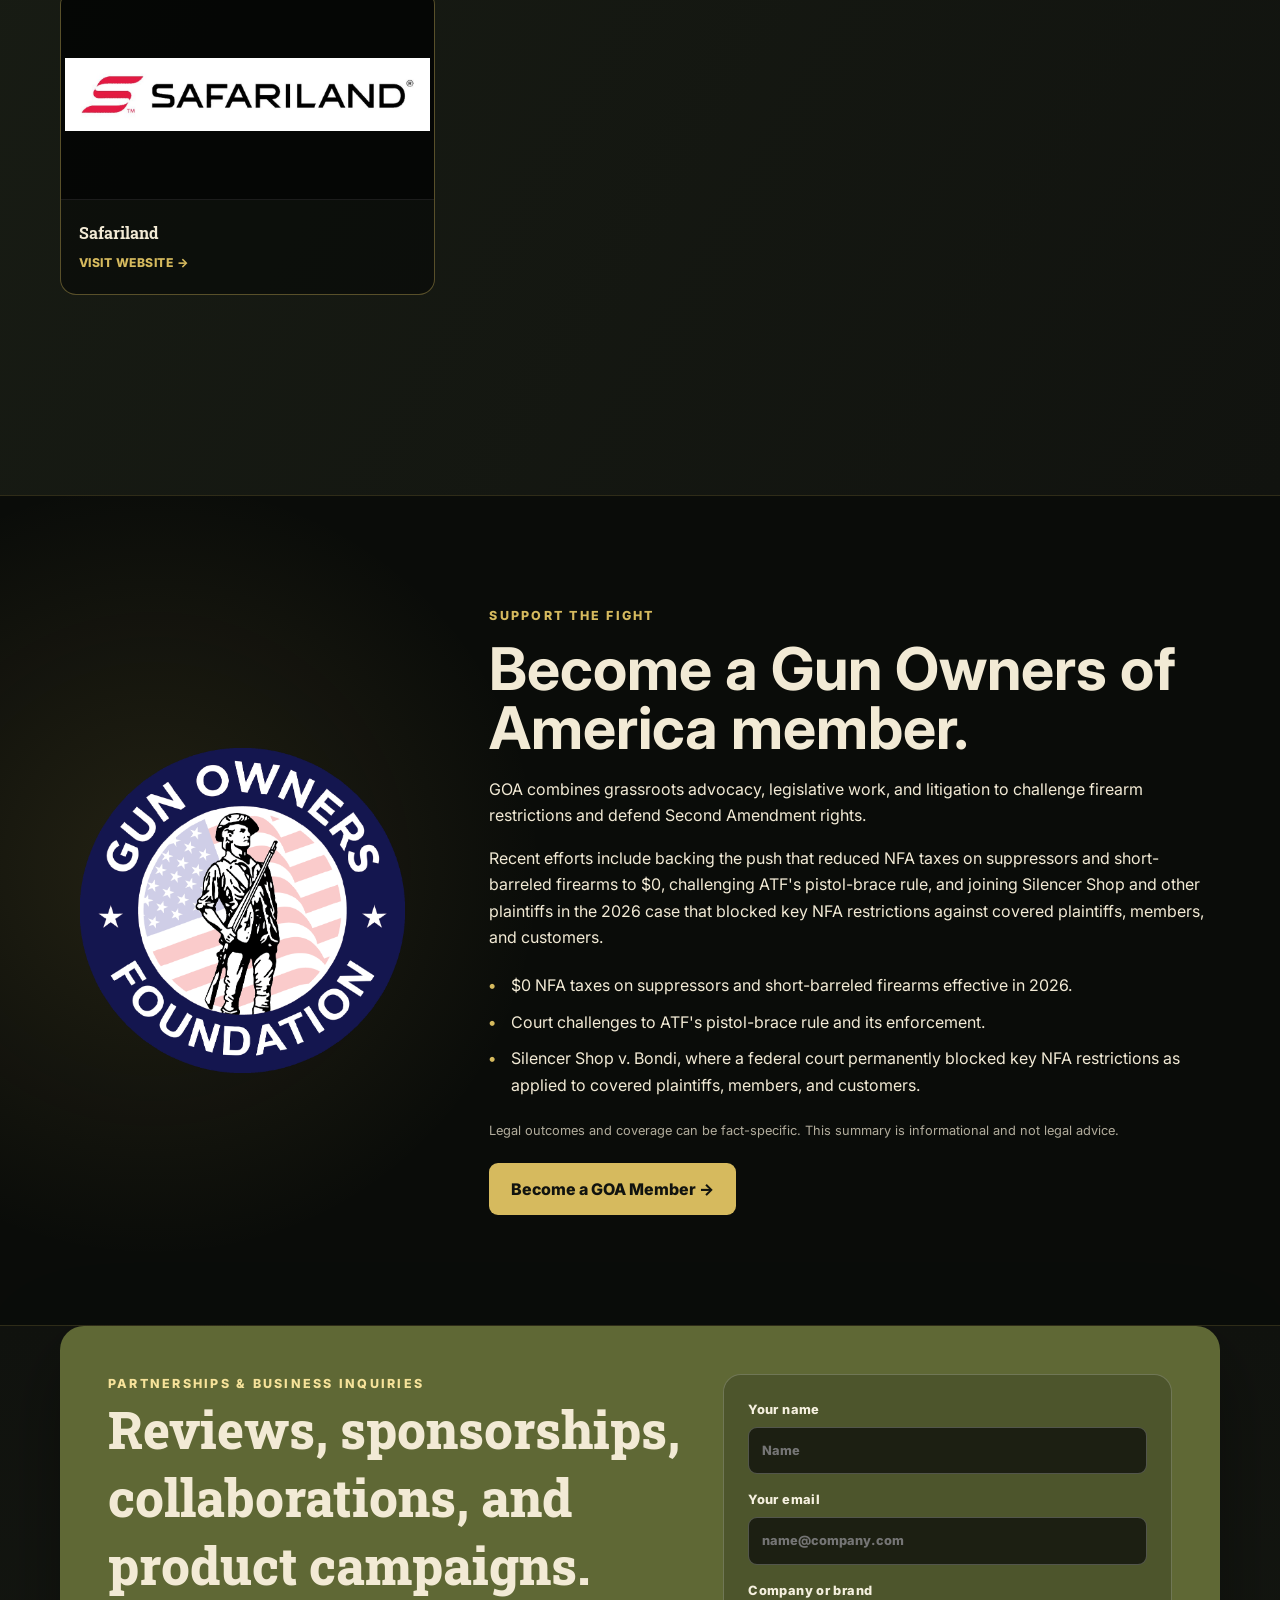
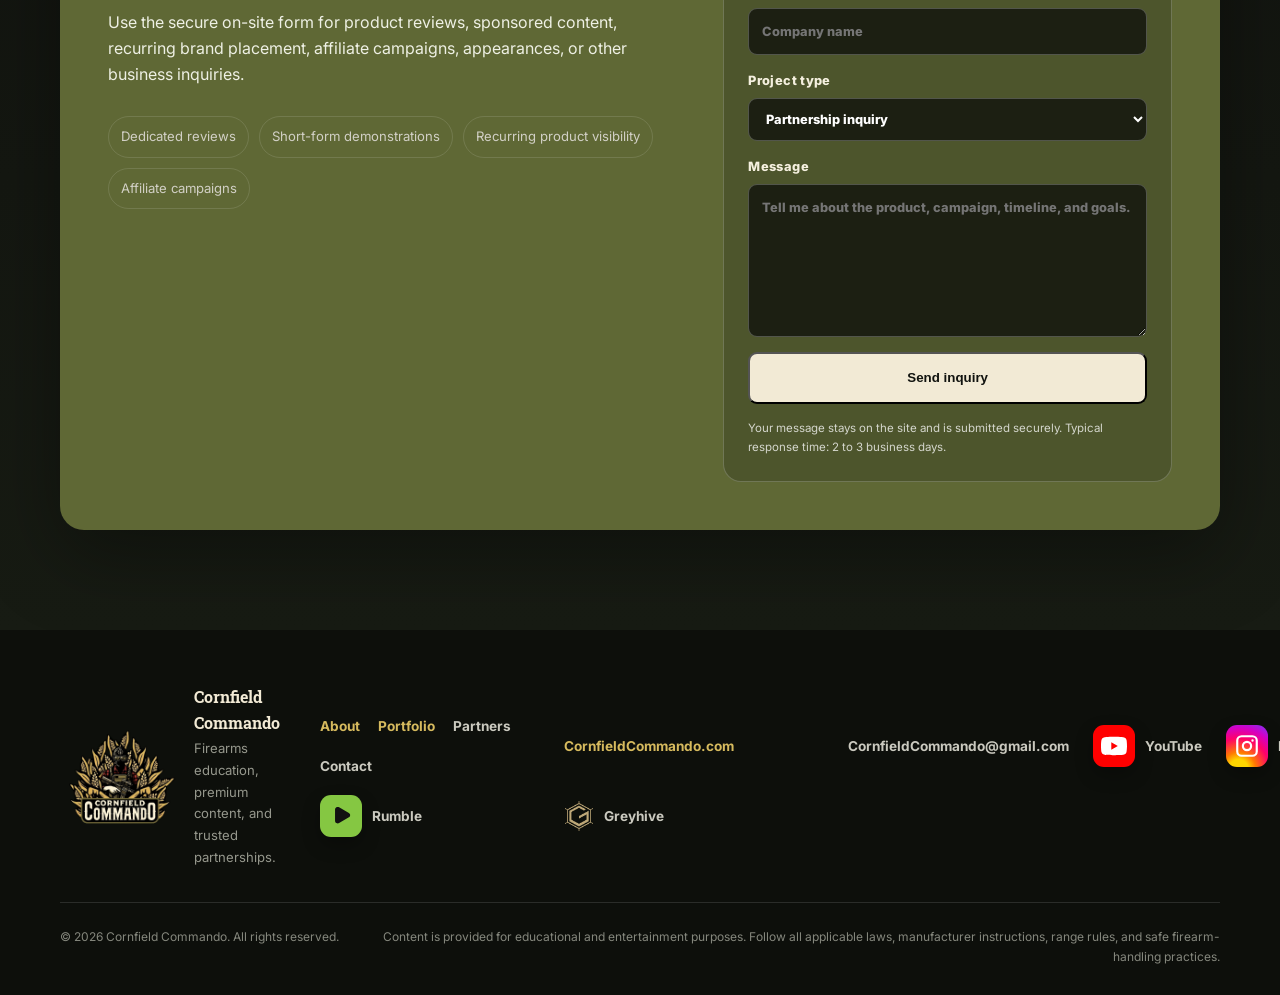
